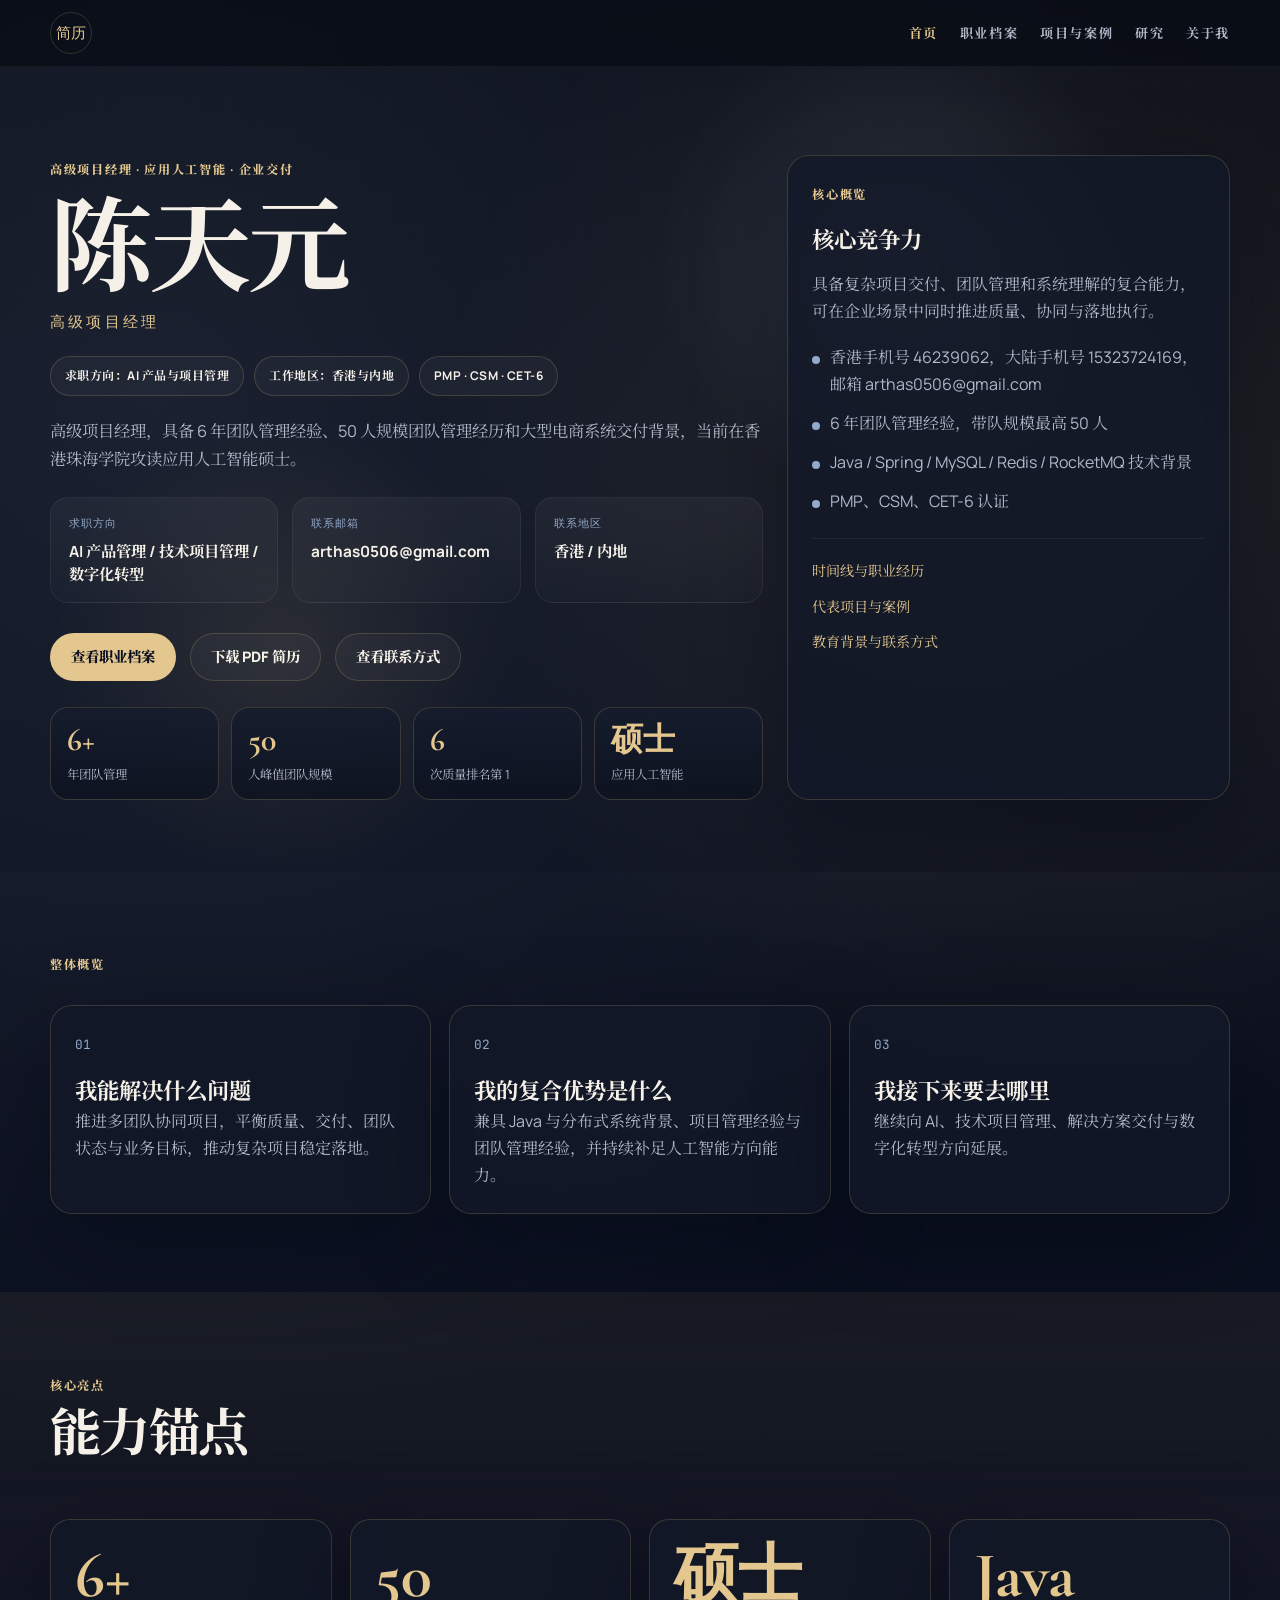
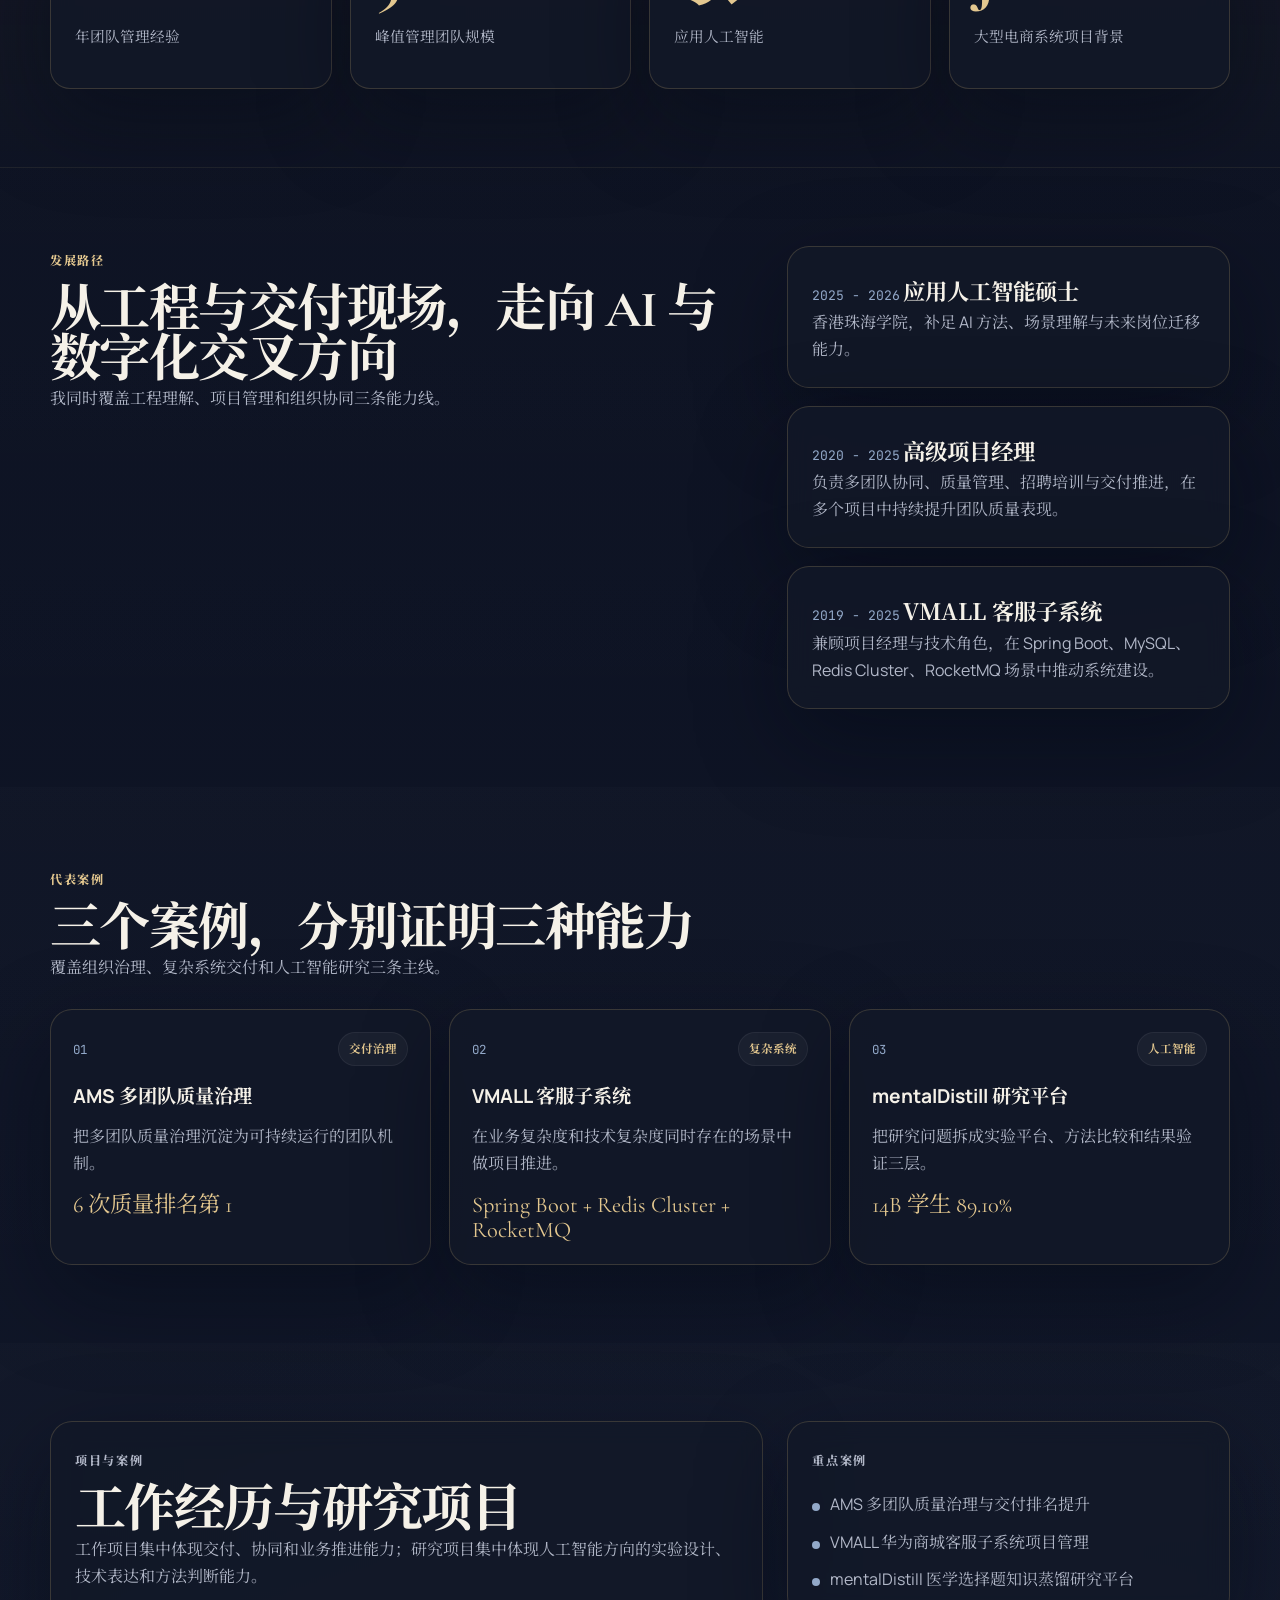
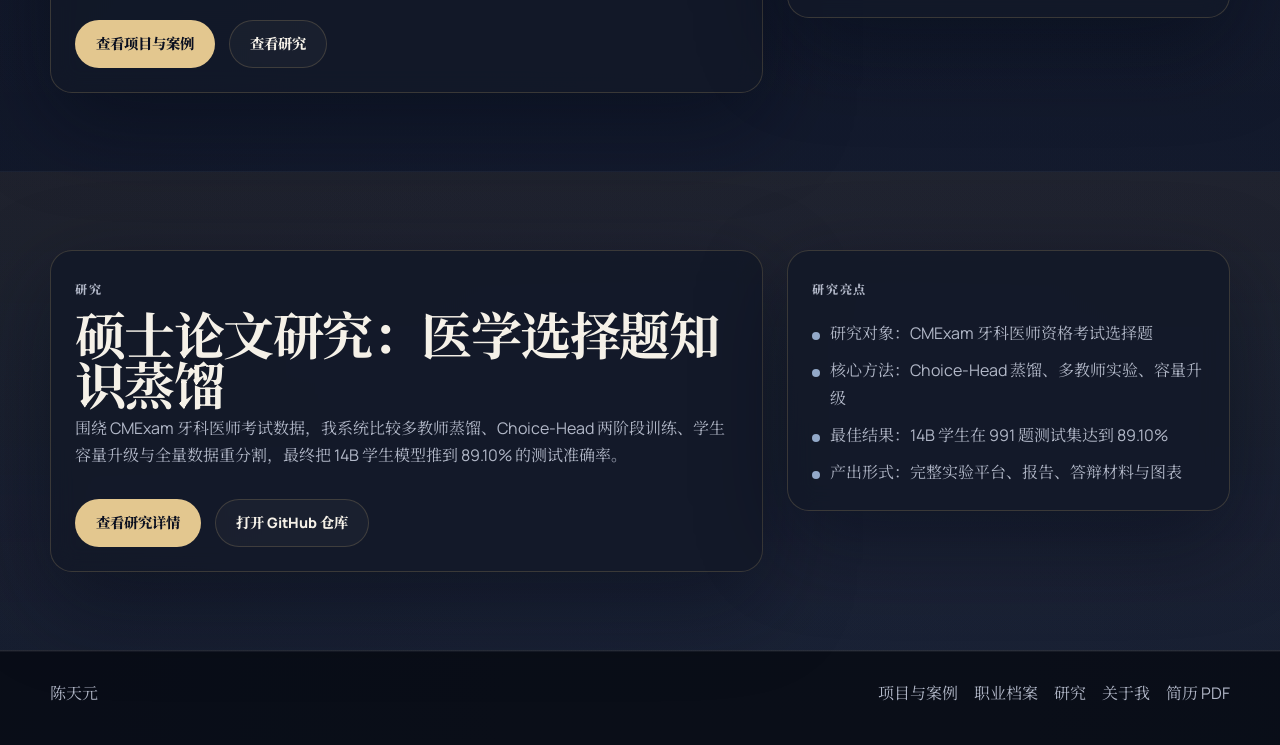
==== index.html @ 34932e67 "Add mobile improvements and website QR code" ====
<!DOCTYPE html>
<html lang="zh-CN">

<head>
  <meta charset="UTF-8">
  <meta name="viewport" content="width=device-width, initial-scale=1.0">
  <title>陈天元 | 高级项目经理</title>
  <meta name="description" content="陈天元个人网站：高级项目经理，6年团队管理经验，Java 与分布式系统背景，应用人工智能硕士。">
  <meta property="og:title" content="陈天元 | 高级项目经理">
  <meta property="og:description" content="6年团队管理经验，50人规模交付管理，Java 与电商系统背景，应用人工智能硕士。">
  <meta property="og:type" content="website">
  <meta name="twitter:title" content="陈天元 | 高级项目经理">
  <meta name="twitter:description" content="高级项目经理，6年团队管理经验，应用人工智能硕士，关注 AI、复杂项目交付与数字化转型。">
  <meta name="twitter:card" content="summary_large_image">
  <link rel="preconnect" href="https://fonts.googleapis.com">
  <link rel="preconnect" href="https://fonts.gstatic.com" crossorigin>
  <link href="https://fonts.googleapis.com/css2?family=Cormorant+Garamond:wght@500;600;700&family=Manrope:wght@400;500;600;700;800&family=Noto+Serif+SC:wght@400;500;600;700&family=JetBrains+Mono:wght@400;600&display=swap" rel="stylesheet">
  <link rel="stylesheet" href="css/site.css">
</head>

<body data-page="home">
  <nav class="site-nav">
    <div class="shell nav-shell">
      <a class="brand" href="index.html">简历</a>
      <div class="nav-links">
        <a href="index.html" data-nav="home">首页</a>
        <a href="career.html" data-nav="career">职业档案</a>
        <a href="projects.html" data-nav="projects">项目与案例</a>
        <a href="research.html" data-nav="research">研究</a>
        <a href="about.html" data-nav="about">关于我</a>
      </div>
    </div>
  </nav>

  <header class="hero-panel hero-home">
    <div class="hero-noise"></div>
    <div class="shell hero-grid">
      <div class="hero-copy reveal">
        <p class="eyebrow">高级项目经理 · 应用人工智能 · 企业交付</p>
        <div class="name-lockup">
          <h1>陈天元</h1>
          <p class="hero-roman">高级项目经理</p>
        </div>
        <div class="signal-row">
          <span class="signal-pill">求职方向：AI 产品与项目管理</span>
          <span class="signal-pill">工作地区：香港与内地</span>
          <span class="signal-pill">PMP · CSM · CET-6</span>
        </div>
        <p class="lead">高级项目经理，具备 6 年团队管理经验、50 人规模团队管理经历和大型电商系统交付背景，当前在香港珠海学院攻读应用人工智能硕士。</p>
        <div class="hero-quickfacts">
          <div class="quickfact">
            <span class="quickfact-label">求职方向</span>
            <strong>AI 产品管理 / 技术项目管理 / 数字化转型</strong>
          </div>
          <div class="quickfact">
            <span class="quickfact-label">联系邮箱</span>
            <strong>arthas0506@gmail.com</strong>
          </div>
          <div class="quickfact">
            <span class="quickfact-label">联系地区</span>
            <strong>香港 / 内地</strong>
          </div>
        </div>
        <div class="cta-row">
          <a class="button button-primary" href="career.html">查看职业档案</a>
          <a class="button button-secondary" href="陈天元pm.pdf" download>下载 PDF 简历</a>
          <a class="button button-secondary" href="about.html">查看联系方式</a>
        </div>
        <div class="hero-statbar">
          <article class="stat-chip">
            <strong>6+</strong>
            <span>年团队管理</span>
          </article>
          <article class="stat-chip">
            <strong>50</strong>
            <span>人峰值团队规模</span>
          </article>
          <article class="stat-chip">
            <strong>6</strong>
            <span>次质量排名第 1</span>
          </article>
          <article class="stat-chip">
            <strong>硕士</strong>
            <span>应用人工智能</span>
          </article>
        </div>
      </div>
      <div class="hero-card reveal">
        <p class="card-kicker">核心概览</p>
        <h2>核心竞争力</h2>
        <p class="hero-card-text">具备复杂项目交付、团队管理和系统理解的复合能力，可在企业场景中同时推进质量、协同与落地执行。</p>
        <ul class="fact-list">
          <li>香港手机号 46239062，大陆手机号 15323724169，邮箱 arthas0506@gmail.com</li>
          <li>6 年团队管理经验，带队规模最高 50 人</li>
          <li>Java / Spring / MySQL / Redis / RocketMQ 技术背景</li>
          <li>PMP、CSM、CET-6 认证</li>
        </ul>
        <div class="hero-mini-links">
          <a href="career.html">时间线与职业经历</a>
          <a href="projects.html">代表项目与案例</a>
          <a href="about.html">教育背景与联系方式</a>
        </div>
      </div>
    </div>
  </header>

  <main>
    <section class="section-block section-plain">
      <div class="shell">
        <div class="section-head reveal">
          <p class="eyebrow">整体概览</p>
        </div>
        <div class="feature-grid">
          <article class="feature-card reveal">
            <span class="index-tag">01</span>
            <h3>我能解决什么问题</h3>
            <p>推进多团队协同项目，平衡质量、交付、团队状态与业务目标，推动复杂项目稳定落地。</p>
          </article>
          <article class="feature-card reveal">
            <span class="index-tag">02</span>
            <h3>我的复合优势是什么</h3>
            <p>兼具 Java 与分布式系统背景、项目管理经验与团队管理经验，并持续补足人工智能方向能力。</p>
          </article>
          <article class="feature-card reveal">
            <span class="index-tag">03</span>
            <h3>我接下来要去哪里</h3>
            <p>继续向 AI、技术项目管理、解决方案交付与数字化转型方向延展。</p>
          </article>
        </div>
      </div>
    </section>

    <section class="section-block section-accent">
      <div class="shell metrics-wrap">
        <div class="section-head reveal">
          <p class="eyebrow">核心亮点</p>
          <h2>能力锚点</h2>
        </div>
        <div class="metric-grid">
          <article class="metric-card reveal">
            <strong>6+</strong>
            <span>年团队管理经验</span>
          </article>
          <article class="metric-card reveal">
            <strong>50</strong>
            <span>峰值管理团队规模</span>
          </article>
          <article class="metric-card reveal">
            <strong>硕士</strong>
            <span>应用人工智能</span>
          </article>
          <article class="metric-card reveal">
            <strong>Java</strong>
            <span>大型电商系统项目背景</span>
          </article>
        </div>
      </div>
    </section>

    <section class="section-block section-plain">
      <div class="shell two-column">
        <div class="timeline-preview reveal">
          <p class="eyebrow">发展路径</p>
          <h2>从工程与交付现场，走向 AI 与数字化交叉方向</h2>
          <p class="section-text">我同时覆盖工程理解、项目管理和组织协同三条能力线。</p>
        </div>
        <div class="stack reveal">
          <div class="stack-item">
            <span>2025 - 2026</span>
            <strong>应用人工智能硕士</strong>
            <p>香港珠海学院，补足 AI 方法、场景理解与未来岗位迁移能力。</p>
          </div>
          <div class="stack-item">
            <span>2020 - 2025</span>
            <strong>高级项目经理</strong>
            <p>负责多团队协同、质量管理、招聘培训与交付推进，在多个项目中持续提升团队质量表现。</p>
          </div>
          <div class="stack-item">
            <span>2019 - 2025</span>
            <strong>VMALL 客服子系统</strong>
            <p>兼顾项目经理与技术角色，在 Spring Boot、MySQL、Redis Cluster、RocketMQ 场景中推动系统建设。</p>
          </div>
        </div>
      </div>
    </section>

    <section class="section-block section-plain">
      <div class="shell">
        <div class="section-head reveal">
          <p class="eyebrow">代表案例</p>
          <h2>三个案例，分别证明三种能力</h2>
          <p class="section-text">覆盖组织治理、复杂系统交付和人工智能研究三条主线。</p>
        </div>
        <div class="case-strip-grid">
          <article class="case-strip reveal">
            <div class="case-strip-head">
              <span class="case-strip-num">01</span>
              <span class="case-strip-tag">交付治理</span>
            </div>
            <h3>AMS 多团队质量治理</h3>
            <p>把多团队质量治理沉淀为可持续运行的团队机制。</p>
            <div class="case-strip-metric">6 次质量排名第 1</div>
          </article>
          <article class="case-strip reveal">
            <div class="case-strip-head">
              <span class="case-strip-num">02</span>
              <span class="case-strip-tag">复杂系统</span>
            </div>
            <h3>VMALL 客服子系统</h3>
            <p>在业务复杂度和技术复杂度同时存在的场景中做项目推进。</p>
            <div class="case-strip-metric">Spring Boot + Redis Cluster + RocketMQ</div>
          </article>
          <article class="case-strip reveal">
            <div class="case-strip-head">
              <span class="case-strip-num">03</span>
              <span class="case-strip-tag">人工智能</span>
            </div>
            <h3>mentalDistill 研究平台</h3>
            <p>把研究问题拆成实验平台、方法比较和结果验证三层。</p>
            <div class="case-strip-metric">14B 学生 89.10%</div>
          </article>
        </div>
      </div>
    </section>

    <section class="section-block section-plain">
      <div class="shell highlight-row projects-teaser">
        <article class="feature-card reveal">
          <p class="card-kicker">项目与案例</p>
          <h2>工作经历与研究项目</h2>
          <p>工作项目集中体现交付、协同和业务推进能力；研究项目集中体现人工智能方向的实验设计、技术表达和方法判断能力。</p>
          <div class="cta-row">
            <a class="button button-primary" href="projects.html">查看项目与案例</a>
            <a class="button button-secondary" href="research.html">查看研究</a>
          </div>
        </article>
        <article class="feature-card reveal compact-card">
          <p class="card-kicker">重点案例</p>
          <ul class="fact-list compact">
            <li>AMS 多团队质量治理与交付排名提升</li>
            <li>VMALL 华为商城客服子系统项目管理</li>
            <li>mentalDistill 医学选择题知识蒸馏研究平台</li>
          </ul>
        </article>
      </div>
    </section>

    <section class="section-block section-accent">
      <div class="shell highlight-row research-teaser">
        <article class="feature-card reveal">
          <p class="card-kicker">研究</p>
          <h2>硕士论文研究：医学选择题知识蒸馏</h2>
          <p>围绕 CMExam 牙科医师考试数据，我系统比较多教师蒸馏、Choice-Head 两阶段训练、学生容量升级与全量数据重分割，最终把 14B 学生模型推到 89.10% 的测试准确率。</p>
          <div class="cta-row">
            <a class="button button-primary" href="research.html">查看研究详情</a>
            <a class="button button-secondary" href="https://github.com/arthaschan/mentalDistill" target="_blank" rel="noopener">打开 GitHub 仓库</a>
          </div>
        </article>
        <article class="feature-card reveal compact-card">
          <p class="card-kicker">研究亮点</p>
          <ul class="fact-list compact">
            <li>研究对象：CMExam 牙科医师资格考试选择题</li>
            <li>核心方法：Choice-Head 蒸馏、多教师实验、容量升级</li>
            <li>最佳结果：14B 学生在 991 题测试集达到 89.10%</li>
            <li>产出形式：完整实验平台、报告、答辩材料与图表</li>
          </ul>
        </article>
      </div>
    </section>
  </main>

  <footer class="site-footer">
    <div class="shell footer-shell">
      <p>陈天元</p>
      <div class="footer-links">
        <a href="projects.html">项目与案例</a>
        <a href="career.html">职业档案</a>
        <a href="research.html">研究</a>
        <a href="about.html">关于我</a>
        <a href="陈天元pm.pdf">简历 PDF</a>
      </div>
    </div>
  </footer>

  <div class="mobile-quickbar" aria-label="移动端快捷操作">
    <a href="index.html">首页</a>
    <a href="projects.html">项目</a>
    <a href="about.html">联系</a>
    <a class="mobile-quickbar-primary" href="陈天元pm.pdf" download>简历</a>
  </div>

  <script src="js/site.js"></script>
</body>

</html>
---- css/site.css ----
:root {
  --bg: #0b1020;
  --bg-soft: #151d31;
  --panel: rgba(18, 24, 40, 0.84);
  --panel-strong: rgba(11, 16, 28, 0.96);
  --line: rgba(214, 186, 123, 0.2);
  --line-strong: rgba(214, 186, 123, 0.34);
  --text: #f5f1e8;
  --muted: #b2b8c8;
  --gold: #c8a96b;
  --gold-soft: #e3c78f;
  --aqua: #93a9c9;
  --shadow: 0 30px 90px rgba(2, 6, 18, 0.42);
  --max: 1180px;
  --radius: 22px;
}

* {
  box-sizing: border-box;
  margin: 0;
  padding: 0;
}

html {
  scroll-behavior: smooth;
}

body {
  min-height: 100vh;
  font-family: "Manrope", "Noto Serif SC", sans-serif;
  color: var(--text);
  background:
    radial-gradient(circle at 12% 10%, rgba(147, 169, 201, 0.12), transparent 28%),
    radial-gradient(circle at 85% 12%, rgba(214, 186, 123, 0.12), transparent 18%),
    radial-gradient(circle at 60% 100%, rgba(35, 47, 78, 0.24), transparent 28%),
    linear-gradient(180deg, #090d18, #0b1020 36%, #131a2c 100%);
  line-height: 1.7;
  -webkit-font-smoothing: antialiased;
  overflow-x: hidden;
}

.mobile-quickbar {
  display: none;
}

a {
  color: inherit;
  text-decoration: none;
}

img {
  display: block;
  max-width: 100%;
}

::selection {
  color: var(--bg);
  background: var(--gold-soft);
}

.shell {
  width: min(var(--max), calc(100% - 40px));
  margin: 0 auto;
}

.site-nav {
  position: sticky;
  top: 0;
  z-index: 20;
  backdrop-filter: blur(18px);
  background: rgba(8, 12, 22, 0.76);
  border-bottom: 1px solid rgba(255, 255, 255, 0.04);
}

.nav-shell {
  display: flex;
  align-items: center;
  justify-content: space-between;
  gap: 20px;
  min-height: 66px;
}

.brand {
  display: inline-flex;
  align-items: center;
  justify-content: center;
  width: 42px;
  height: 42px;
  border-radius: 50%;
  border: 1px solid var(--line);
  font-family: "JetBrains Mono", monospace;
  font-size: 0.92rem;
  color: var(--gold-soft);
}

.nav-links {
  display: flex;
  align-items: center;
  gap: 22px;
  flex-wrap: wrap;
}

.nav-links a {
  color: var(--muted);
  font-size: 0.82rem;
  letter-spacing: 0.12em;
  text-transform: uppercase;
  font-weight: 700;
}

.nav-links a:hover,
.nav-links a.is-active {
  color: var(--gold-soft);
}

.hero-panel,
.page-banner {
  position: relative;
  overflow: hidden;
}

.hero-home {
  padding: 88px 0 72px;
}

.hero-home::before,
.career-banner::before,
.about-banner::before {
  content: "";
  position: absolute;
  inset: 0;
  pointer-events: none;
}

.hero-home::before {
  background:
    radial-gradient(circle at 70% 24%, rgba(147, 169, 201, 0.16), transparent 22%),
    radial-gradient(circle at 22% 72%, rgba(214, 186, 123, 0.1), transparent 20%);
}

.career-banner,
.about-banner {
  padding: 88px 0 48px;
}

.career-banner::before {
  background: linear-gradient(180deg, rgba(214, 186, 123, 0.08), transparent 52%);
}

.projects-banner::before {
  background: linear-gradient(180deg, rgba(214, 186, 123, 0.1), transparent 52%);
}

.research-banner::before {
  background: linear-gradient(180deg, rgba(147, 169, 201, 0.12), transparent 52%);
}

.about-banner::before {
  background: linear-gradient(180deg, rgba(147, 169, 201, 0.1), transparent 52%);
}

.hero-noise {
  position: absolute;
  inset: 0;
  background-image: linear-gradient(rgba(255, 255, 255, 0.02) 1px, transparent 1px), linear-gradient(90deg, rgba(255, 255, 255, 0.02) 1px, transparent 1px);
  background-size: 32px 32px;
  mask-image: linear-gradient(180deg, rgba(0, 0, 0, 0.45), transparent 88%);
  pointer-events: none;
}

.hero-grid,
.two-column,
.highlight-row,
.intro-grid,
.contact-layout {
  display: grid;
  gap: 24px;
}

.hero-grid,
.two-column,
.highlight-row,
.intro-grid {
  grid-template-columns: minmax(0, 1.45fr) minmax(300px, 0.9fr);
}

.hero-copy,
.section-head,
.timeline-preview {
  position: relative;
  z-index: 1;
}

.eyebrow,
.card-kicker,
.time-range,
.contact-label {
  display: inline-block;
  color: var(--gold-soft);
  font-size: 0.76rem;
  letter-spacing: 0.14em;
  text-transform: uppercase;
  font-weight: 800;
}

.hero-copy h1,
.page-banner h1,
.section-head h2,
.timeline-preview h2,
.feature-card h2 {
  font-family: "Cormorant Garamond", "Noto Serif SC", serif;
  line-height: 0.98;
  letter-spacing: -0.03em;
}

.hero-copy h1 {
  margin-top: 18px;
  font-size: clamp(3.5rem, 8vw, 6.8rem);
  max-width: 820px;
}

.name-lockup {
  display: flex;
  flex-direction: column;
  gap: 8px;
}

.hero-roman {
  color: var(--gold-soft);
  font-family: "JetBrains Mono", monospace;
  font-size: 0.92rem;
  letter-spacing: 0.22em;
  text-transform: uppercase;
}

.signal-row {
  display: flex;
  flex-wrap: wrap;
  gap: 10px;
  margin-top: 22px;
}

.signal-pill {
  padding: 9px 14px;
  border-radius: 999px;
  border: 1px solid var(--line);
  background: rgba(255, 255, 255, 0.035);
  color: var(--text);
  font-size: 0.75rem;
  letter-spacing: 0.04em;
  font-weight: 700;
}

.page-banner h1,
.section-head h2,
.timeline-preview h2,
.feature-card h2 {
  margin-top: 12px;
  font-size: clamp(2.5rem, 4vw, 4.2rem);
}

.lead,
.section-text,
.feature-card p,
.stack-item p,
.timeline-card p,
.matrix-card p,
.edu-card p,
.contact-card strong,
.site-footer p {
  color: var(--muted);
}

.lead {
  margin-top: 22px;
  max-width: 760px;
  font-size: 1.02rem;
}

.hero-quickfacts {
  display: grid;
  grid-template-columns: repeat(3, minmax(0, 1fr));
  gap: 14px;
  margin-top: 24px;
}

.quickfact {
  padding: 16px 18px;
  border: 1px solid rgba(255, 255, 255, 0.06);
  border-radius: 18px;
  background: linear-gradient(180deg, rgba(255, 255, 255, 0.045), rgba(255, 255, 255, 0.015));
}

.quickfact-label {
  display: block;
  color: var(--aqua);
  font-family: "JetBrains Mono", monospace;
  font-size: 0.7rem;
  letter-spacing: 0.08em;
  text-transform: uppercase;
}

.quickfact strong {
  display: block;
  margin-top: 8px;
  color: var(--text);
  font-size: 0.96rem;
  line-height: 1.45;
}

.narrow {
  max-width: 720px;
}

.cta-row {
  display: flex;
  flex-wrap: wrap;
  gap: 14px;
  margin-top: 30px;
}

.hero-statbar {
  display: grid;
  grid-template-columns: repeat(4, minmax(0, 1fr));
  gap: 12px;
  margin-top: 26px;
}

.button {
  display: inline-flex;
  align-items: center;
  justify-content: center;
  min-height: 48px;
  padding: 0 20px;
  border-radius: 999px;
  border: 1px solid transparent;
  font-size: 0.9rem;
  font-weight: 800;
  transition: transform 0.2s ease, border-color 0.2s ease, background 0.2s ease;
}

.button:hover {
  transform: translateY(-2px);
}

.button-primary {
  color: var(--bg);
  background: var(--gold-soft);
}

.button-secondary {
  color: var(--text);
  background: rgba(255, 255, 255, 0.03);
  border-color: var(--line);
}

.hero-card,
.feature-card,
.metric-card,
.timeline-card,
.matrix-card,
.edu-card,
.contact-card,
.stack-item {
  border: 1px solid var(--line);
  background: var(--panel);
  box-shadow: var(--shadow);
  backdrop-filter: blur(12px);
}

.hero-card,
.feature-card,
.timeline-card,
.matrix-card,
.edu-card,
.stack-item {
  border-radius: var(--radius);
  padding: 24px;
}

.hero-card h2,
.feature-card h3,
.timeline-card h3,
.matrix-card h3,
.edu-card h3,
.stack-item strong {
  margin-top: 12px;
  font-size: 1.4rem;
  color: var(--text);
  font-family: "Noto Serif SC", serif;
}

.hero-card-text {
  margin-top: 14px;
  color: var(--muted);
}

.stat-chip {
  padding: 16px 16px 14px;
  border-radius: 18px;
  border: 1px solid var(--line);
  background: linear-gradient(180deg, rgba(21, 28, 45, 0.9), rgba(13, 18, 31, 0.8));
}

.stat-chip strong {
  display: block;
  color: var(--gold-soft);
  font-family: "Cormorant Garamond", serif;
  font-size: 2rem;
  line-height: 1;
}

.stat-chip span {
  display: block;
  margin-top: 8px;
  color: var(--muted);
  font-size: 0.78rem;
}

.fact-list {
  list-style: none;
  margin-top: 18px;
}

.fact-list li {
  position: relative;
  padding-left: 18px;
  color: var(--muted);
}

.fact-list li + li {
  margin-top: 12px;
}

.fact-list li::before {
  content: "";
  position: absolute;
  left: 0;
  top: 12px;
  width: 8px;
  height: 8px;
  border-radius: 50%;
  background: var(--aqua);
}

.hero-mini-links {
  display: flex;
  flex-direction: column;
  gap: 12px;
  margin-top: 22px;
  padding-top: 20px;
  border-top: 1px solid rgba(255, 255, 255, 0.06);
}

.hero-mini-links a {
  color: var(--gold-soft);
  font-size: 0.88rem;
}

.hero-mini-links a:hover {
  color: var(--text);
}

.section-block {
  padding: 78px 0;
}

.section-tight-top {
  padding-top: 24px;
}

.section-tight-bottom {
  padding-bottom: 24px;
}

.section-plain {
  background: linear-gradient(180deg, rgba(255, 255, 255, 0.012), rgba(255, 255, 255, 0));
}

.section-accent {
  background:
    linear-gradient(180deg, rgba(214, 186, 123, 0.07), rgba(255, 255, 255, 0.01)),
    linear-gradient(180deg, rgba(0, 0, 0, 0.08), rgba(0, 0, 0, 0));
  border-top: 1px solid rgba(255, 255, 255, 0.03);
  border-bottom: 1px solid rgba(255, 255, 255, 0.03);
}

.section-head {
  margin-bottom: 28px;
}

.feature-grid,
.metric-grid,
.matrix-grid,
.contact-grid,
.edu-list {
  display: grid;
  gap: 18px;
}

.feature-grid,
.metric-grid,
.matrix-grid {
  grid-template-columns: repeat(3, minmax(0, 1fr));
}

.edu-list,
.contact-grid {
  grid-template-columns: repeat(2, minmax(0, 1fr));
}

.metrics-wrap {
  display: grid;
  gap: 30px;
}

.metric-grid {
  grid-template-columns: repeat(4, minmax(0, 1fr));
}

.metric-card {
  min-height: 170px;
  border-radius: 20px;
  padding: 24px;
}

.metric-card strong {
  display: block;
  color: var(--gold-soft);
  font-family: "Cormorant Garamond", serif;
  font-size: clamp(2.4rem, 5vw, 4rem);
  line-height: 1;
}

.metric-card span {
  display: block;
  margin-top: 16px;
  color: var(--muted);
  font-size: 0.92rem;
}

.index-tag,
.time-range,
.timeline-meta,
.stack-item span,
.edu-card span {
  font-family: "JetBrains Mono", monospace;
}

.index-tag {
  color: var(--aqua);
  font-size: 0.8rem;
}

.two-column {
  align-items: start;
}

.stack {
  display: grid;
  gap: 18px;
}

.stack-item span,
.timeline-meta,
.edu-card p,
.contact-label {
  color: var(--aqua);
  font-size: 0.82rem;
}

.highlight-row {
  align-items: stretch;
}

.compact-card {
  align-self: start;
}

.fact-list.compact li + li {
  margin-top: 10px;
}

.timeline-list {
  display: grid;
  gap: 18px;
}

.timeline-card {
  position: relative;
  padding-left: 28px;
}

.timeline-card::before {
  content: "";
  position: absolute;
  left: 12px;
  top: 30px;
  width: 8px;
  height: 8px;
  border-radius: 50%;
  background: var(--gold-soft);
  box-shadow: 0 0 0 6px rgba(214, 186, 123, 0.12);
}

.timeline-card p,
.matrix-card p,
.edu-card p {
  margin-top: 10px;
}

.contact-layout {
  grid-template-columns: minmax(0, 0.95fr) minmax(0, 1.05fr);
  align-items: start;
}

.contact-card {
  border-radius: 18px;
  padding: 20px;
}

.contact-card strong {
  display: block;
  margin-top: 10px;
  font-size: 1rem;
  color: var(--text);
}

.site-footer {
  padding: 28px 0 38px;
  border-top: 1px solid rgba(255, 255, 255, 0.05);
  background: rgba(8, 11, 20, 0.84);
}

.footer-shell {
  display: flex;
  justify-content: space-between;
  gap: 20px;
  flex-wrap: wrap;
  align-items: center;
}

.footer-links {
  display: flex;
  flex-wrap: wrap;
  gap: 16px;
}

.footer-links a {
  color: var(--muted);
}

.footer-links a:hover {
  color: var(--gold-soft);
}

.research-figure-grid {
  display: grid;
  grid-template-columns: repeat(2, minmax(0, 1fr));
  gap: 18px;
}

.project-list {
  display: grid;
  gap: 18px;
}

.project-card {
  border: 1px solid var(--line);
  border-radius: 24px;
  padding: 26px;
  background: var(--panel);
  box-shadow: var(--shadow);
}

.project-head {
  display: flex;
  justify-content: space-between;
  gap: 16px;
  align-items: end;
  margin-bottom: 20px;
}

.project-head h2 {
  margin-top: 10px;
  font-size: clamp(1.8rem, 3vw, 3rem);
  line-height: 1.05;
  font-family: "Cormorant Garamond", "Noto Serif SC", serif;
}

.project-summary {
  margin-top: 12px;
  max-width: 58ch;
  color: var(--muted);
}

.project-meta {
  color: var(--aqua);
  font-family: "JetBrains Mono", monospace;
  font-size: 0.78rem;
  text-align: right;
}

.project-tags {
  display: flex;
  flex-wrap: wrap;
  gap: 10px;
  margin-bottom: 16px;
}

.project-tags span {
  padding: 8px 12px;
  border-radius: 999px;
  border: 1px solid var(--line);
  background: rgba(255, 255, 255, 0.03);
  color: var(--text);
  font-size: 0.74rem;
  font-weight: 700;
}

.project-role-tags {
  display: flex;
  flex-wrap: wrap;
  gap: 10px;
}

.project-role-tags span {
  padding: 8px 12px;
  border-radius: 999px;
  border: 1px solid rgba(147, 169, 201, 0.24);
  background: rgba(147, 169, 201, 0.08);
  color: var(--aqua);
  font-size: 0.76rem;
  font-weight: 700;
}

.project-roleline {
  display: grid;
  grid-template-columns: auto 1fr;
  gap: 12px;
  align-items: center;
  margin-bottom: 16px;
  padding: 12px 14px;
  border-radius: 16px;
  border: 1px solid rgba(255, 255, 255, 0.06);
  background: linear-gradient(180deg, rgba(255, 255, 255, 0.045), rgba(255, 255, 255, 0.02));
}

.project-roleline span {
  color: var(--gold-soft);
  font-family: "JetBrains Mono", monospace;
  font-size: 0.72rem;
  letter-spacing: 0.08em;
  text-transform: uppercase;
}

.project-roleline p {
  color: var(--muted);
}

.case-strip-grid,
.career-proof-grid {
  display: grid;
  grid-template-columns: repeat(3, minmax(0, 1fr));
  gap: 18px;
}

.case-strip,
.proof-card {
  border: 1px solid var(--line);
  border-radius: 22px;
  padding: 22px;
  background: var(--panel);
  box-shadow: var(--shadow);
}

.case-strip-head {
  display: flex;
  align-items: center;
  justify-content: space-between;
  gap: 10px;
  margin-bottom: 14px;
}

.case-strip-num,
.proof-label {
  color: var(--aqua);
  font-family: "JetBrains Mono", monospace;
  font-size: 0.78rem;
}

.case-strip-tag {
  padding: 6px 10px;
  border-radius: 999px;
  border: 1px solid rgba(255, 255, 255, 0.06);
  background: rgba(255, 255, 255, 0.04);
  color: var(--gold-soft);
  font-size: 0.72rem;
  font-weight: 700;
}

.case-strip h3,
.proof-card h3 {
  font-size: 1.2rem;
  color: var(--text);
}

.case-strip p,
.proof-card p {
  margin-top: 10px;
  color: var(--muted);
}

.case-strip-metric,
.proof-metric {
  margin-top: 16px;
  color: var(--gold-soft);
  font-family: "Cormorant Garamond", "Noto Serif SC", serif;
  font-size: 1.4rem;
  line-height: 1.1;
}

.project-grid {
  display: grid;
  grid-template-columns: repeat(2, minmax(0, 1fr));
  gap: 14px;
}

.project-block {
  padding: 16px 18px;
  border-radius: 18px;
  border: 1px solid rgba(255, 255, 255, 0.06);
  background: linear-gradient(180deg, rgba(255, 255, 255, 0.04), rgba(255, 255, 255, 0.018));
}

.project-block span {
  display: block;
  color: var(--gold-soft);
  font-family: "JetBrains Mono", monospace;
  font-size: 0.72rem;
  letter-spacing: 0.08em;
  text-transform: uppercase;
}

.project-block p {
  margin-top: 8px;
  color: var(--muted);
}

.project-actions {
  margin-top: 20px;
}

.figure-frame {
  border: 1px solid var(--line);
  border-radius: 22px;
  overflow: hidden;
  background: var(--panel);
  box-shadow: var(--shadow);
}

.figure-frame img {
  width: 100%;
  height: auto;
}

.figure-frame figcaption {
  padding: 16px 18px 18px;
  color: var(--muted);
  font-size: 0.88rem;
}

.reveal {
  opacity: 0;
  transform: translateY(20px);
  transition: opacity 0.7s ease, transform 0.7s ease;
}

.reveal.is-visible {
  opacity: 1;
  transform: translateY(0);
}

@media (max-width: 980px) {
  .hero-grid,
  .two-column,
  .highlight-row,
  .intro-grid,
  .contact-layout,
  .feature-grid,
  .matrix-grid,
  .metric-grid,
  .edu-list,
  .contact-grid {
    grid-template-columns: 1fr;
  }

  .hero-copy h1 {
    max-width: 100%;
  }

  .hero-quickfacts,
  .hero-statbar,
  .research-figure-grid,
  .project-grid,
  .case-strip-grid,
  .career-proof-grid {
    grid-template-columns: 1fr 1fr;
  }
}

@media (max-width: 720px) {
  body {
    padding-bottom: calc(96px + env(safe-area-inset-bottom, 0px));
  }

  .shell {
    width: min(var(--max), calc(100% - 28px));
  }

  .nav-shell {
    min-height: 58px;
    align-items: flex-start;
    flex-direction: column;
    justify-content: center;
    padding: 12px 0;
  }

  .nav-links {
    gap: 12px;
    flex-wrap: nowrap;
    width: 100%;
    overflow-x: auto;
    padding-bottom: 2px;
    scrollbar-width: none;
  }

  .nav-links::-webkit-scrollbar {
    display: none;
  }

  .nav-links a {
    font-size: 0.74rem;
    white-space: nowrap;
    padding: 6px 0 10px;
  }

  .hero-home,
  .projects-banner,
  .career-banner,
  .research-banner,
  .about-banner {
    padding-top: 52px;
  }

  .hero-home {
    padding-bottom: 40px;
  }

  .hero-grid,
  .highlight-row,
  .two-column,
  .intro-grid,
  .contact-layout {
    gap: 18px;
  }

  .hero-copy h1,
  .page-banner h1,
  .section-head h2,
  .timeline-preview h2,
  .feature-card h2,
  .project-head h2 {
    line-height: 1.04;
  }

  .hero-copy h1 {
    font-size: clamp(2.8rem, 13vw, 4.4rem);
    margin-top: 14px;
  }

  .lead {
    margin-top: 18px;
    font-size: 0.98rem;
  }

  .signal-row {
    margin-top: 18px;
    gap: 8px;
  }

  .section-block {
    padding: 58px 0;
  }

  .hero-card,
  .feature-card,
  .timeline-card,
  .matrix-card,
  .edu-card,
  .stack-item,
  .metric-card,
  .contact-card,
  .project-card {
    padding: 20px;
  }

  .project-head {
    flex-direction: column;
    align-items: start;
  }

  .project-meta {
    text-align: left;
  }

  .signal-row,
  .project-tags,
  .project-role-tags,
  .footer-links {
    gap: 8px;
  }

  .quickfact,
  .project-block,
  .figure-frame figcaption,
  .case-strip,
  .proof-card {
    padding-left: 16px;
    padding-right: 16px;
  }

  .hero-statbar {
    gap: 10px;
  }

  .stat-chip {
    padding: 14px 14px 12px;
  }

  .stat-chip strong,
  .case-strip-metric,
  .proof-metric {
    font-size: 1.25rem;
  }

  .cta-row {
    flex-direction: column;
  }

  .hero-quickfacts,
  .hero-statbar,
  .research-figure-grid,
  .project-grid,
  .case-strip-grid,
  .career-proof-grid {
    grid-template-columns: 1fr;
  }

  .project-roleline {
    grid-template-columns: 1fr;
    gap: 8px;
  }

  .button {
    width: 100%;
    min-height: 52px;
  }

  .mobile-quickbar {
    position: fixed;
    left: 14px;
    right: 14px;
    bottom: calc(12px + env(safe-area-inset-bottom, 0px));
    z-index: 40;
    display: grid;
    grid-template-columns: repeat(4, minmax(0, 1fr));
    gap: 8px;
    padding: 10px;
    border: 1px solid rgba(214, 186, 123, 0.22);
    border-radius: 18px;
    background: rgba(8, 12, 22, 0.92);
    backdrop-filter: blur(18px);
    box-shadow: 0 20px 40px rgba(0, 0, 0, 0.28);
  }

  .mobile-quickbar a {
    display: inline-flex;
    align-items: center;
    justify-content: center;
    min-height: 44px;
    padding: 0 10px;
    border-radius: 12px;
    border: 1px solid rgba(255, 255, 255, 0.06);
    background: rgba(255, 255, 255, 0.035);
    color: var(--text);
    font-size: 0.78rem;
    font-weight: 800;
    letter-spacing: 0.02em;
  }

  .mobile-quickbar a.mobile-quickbar-primary {
    background: var(--gold-soft);
    color: var(--bg);
    border-color: transparent;
  }
}

@media (max-width: 520px) {
  .shell {
    width: min(var(--max), calc(100% - 22px));
  }

  .hero-home,
  .projects-banner,
  .career-banner,
  .research-banner,
  .about-banner {
    padding-top: 58px;
  }

  .eyebrow,
  .card-kicker,
  .time-range,
  .contact-label {
    font-size: 0.68rem;
    letter-spacing: 0.12em;
  }

  .lead {
    font-size: 0.94rem;
  }

  .signal-pill,
  .project-tags span,
  .project-role-tags span,
  .case-strip-tag {
    font-size: 0.68rem;
  }

  .signal-pill {
    width: 100%;
    justify-content: center;
    text-align: center;
  }

  .hero-roman {
    font-size: 0.82rem;
    letter-spacing: 0.16em;
  }

  .hero-quickfacts {
    margin-top: 20px;
  }

  .hero-statbar {
    grid-template-columns: repeat(2, minmax(0, 1fr));
  }

  .metric-card {
    min-height: 150px;
  }

  .metric-card strong {
    font-size: 2rem;
  }

  .metric-card span,
  .project-summary,
  .figure-frame figcaption {
    font-size: 0.82rem;
  }

  .hero-card,
  .feature-card,
  .timeline-card,
  .matrix-card,
  .edu-card,
  .stack-item,
  .metric-card,
  .contact-card,
  .project-card,
  .case-strip,
  .proof-card {
    border-radius: 18px;
  }

  .mobile-quickbar {
    left: 10px;
    right: 10px;
    bottom: calc(10px + env(safe-area-inset-bottom, 0px));
    gap: 6px;
    padding: 8px;
  }

  .mobile-quickbar a {
    min-height: 42px;
    font-size: 0.72rem;
    padding: 0 8px;
  }
}
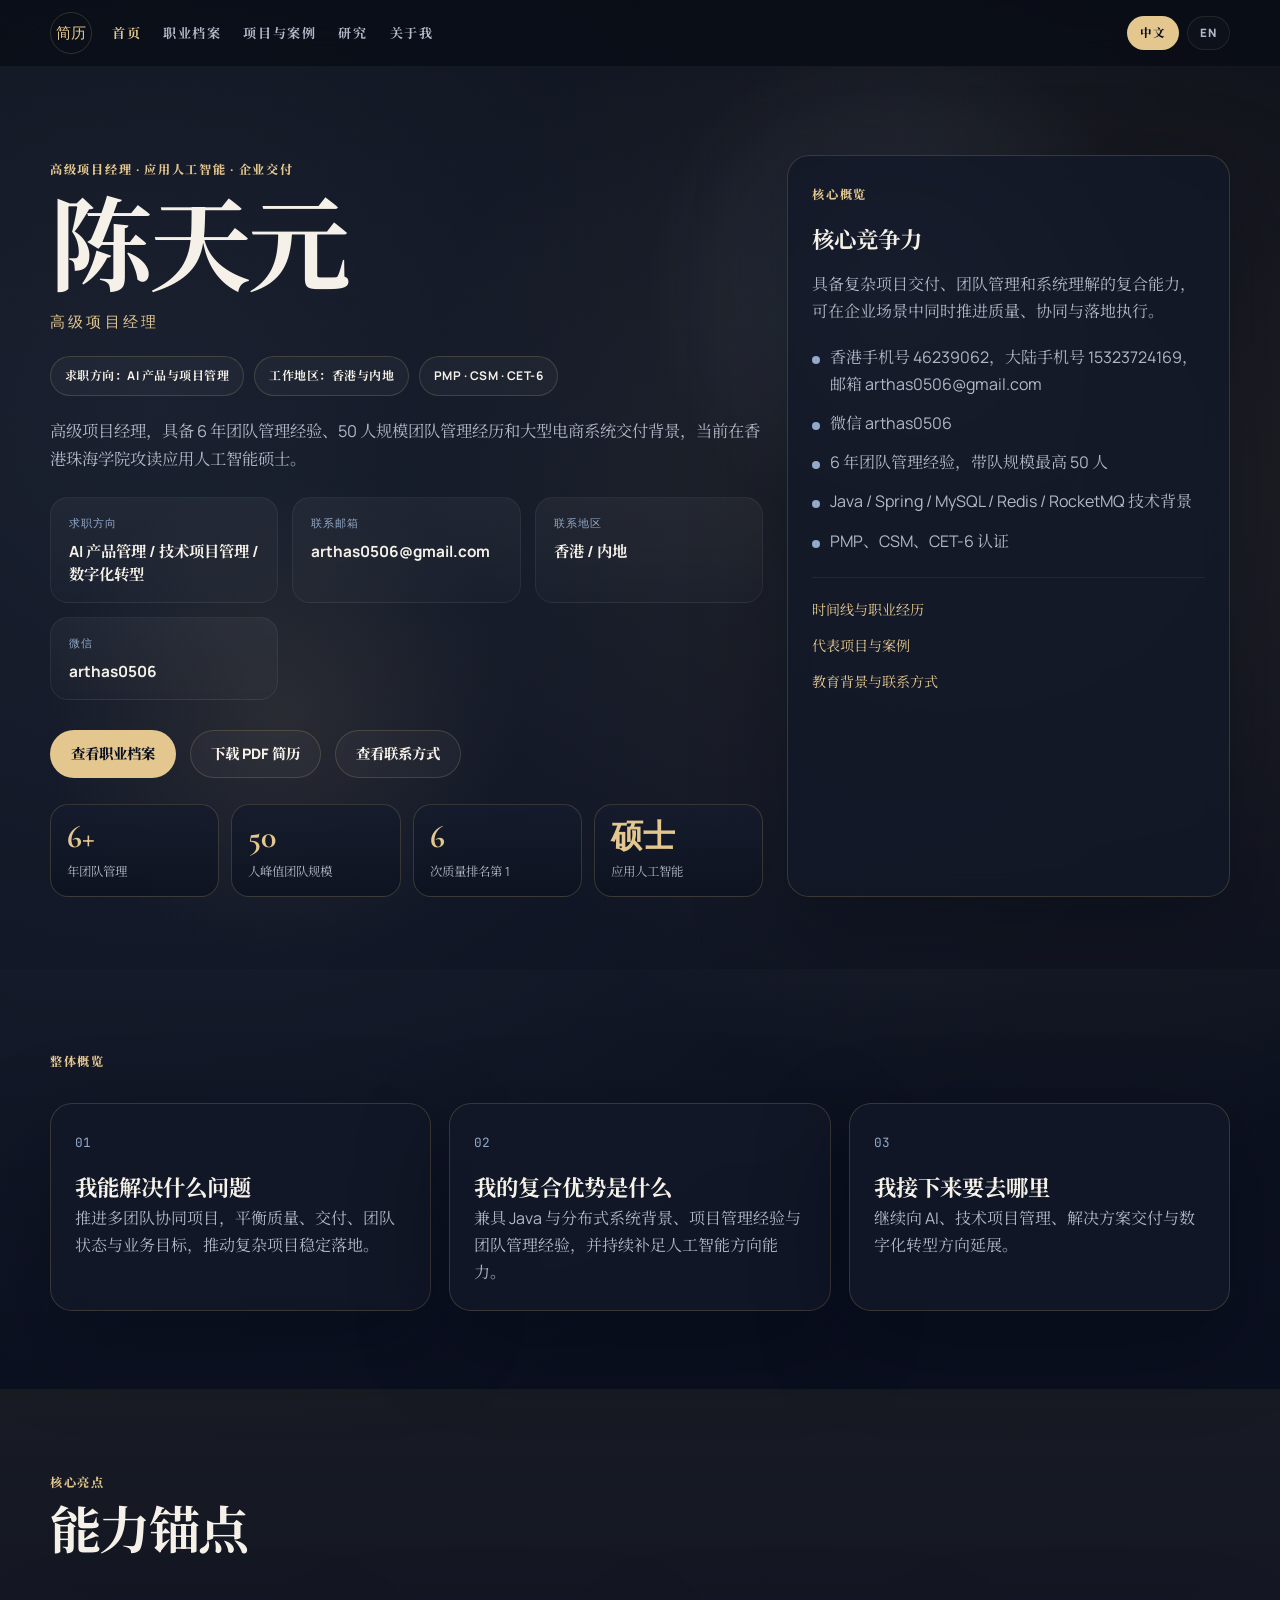
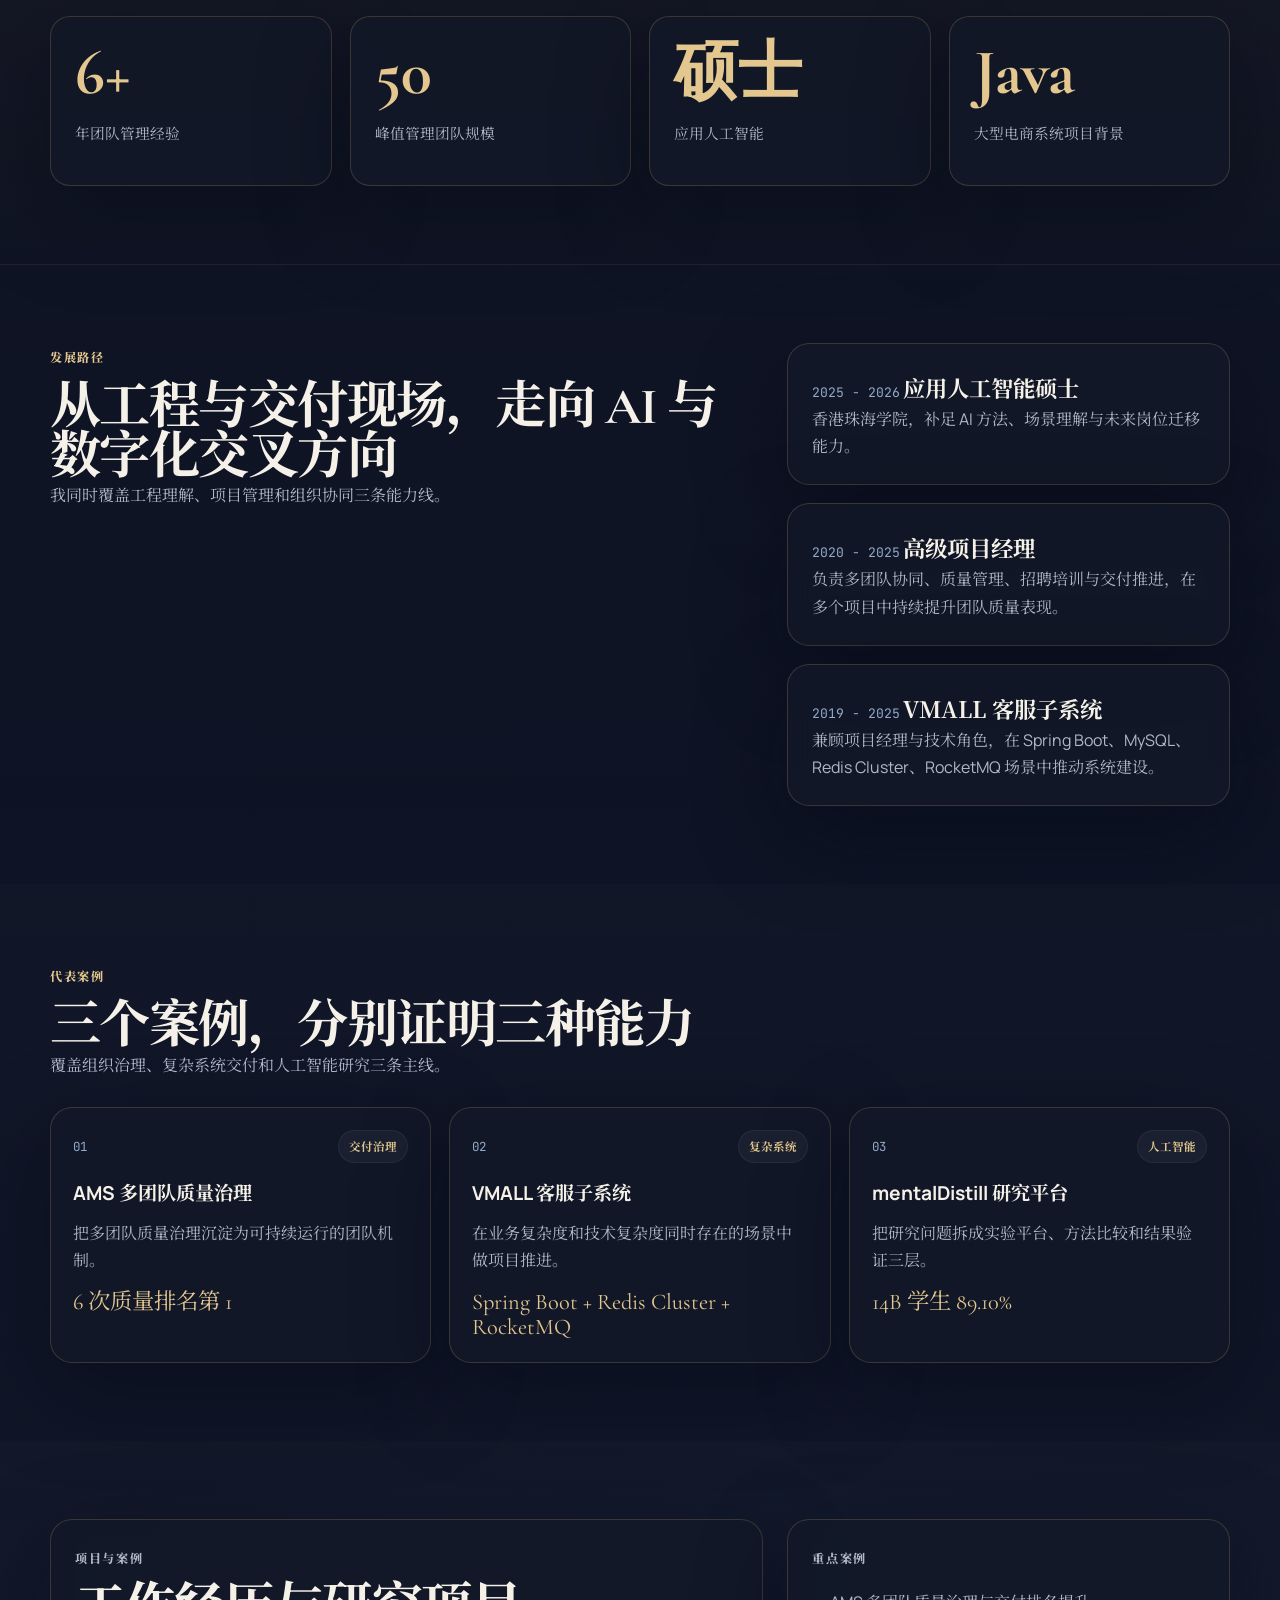
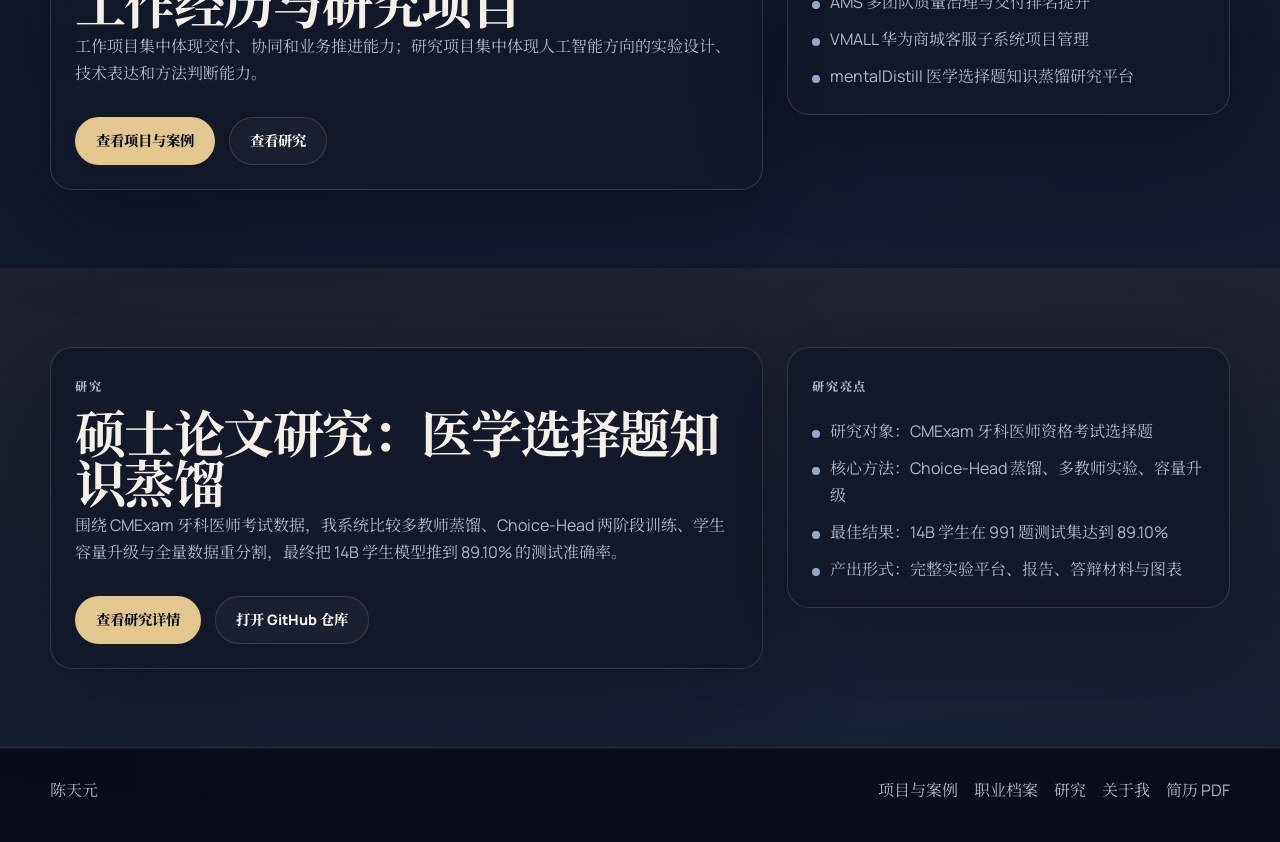
==== commit f14e079b: "Add WeChat contact and English site" ====
--- a/index.html
+++ b/index.html
@@ -29,6 +29,10 @@
         <a href="research.html" data-nav="research">研究</a>
         <a href="about.html" data-nav="about">关于我</a>
       </div>
+      <div class="lang-switch" aria-label="语言切换">
+        <a class="is-current" href="index.html">中文</a>
+        <a href="en/index.html">EN</a>
+      </div>
     </div>
   </nav>
 
@@ -60,6 +64,10 @@
             <span class="quickfact-label">联系地区</span>
             <strong>香港 / 内地</strong>
           </div>
+          <div class="quickfact">
+            <span class="quickfact-label">微信</span>
+            <strong>arthas0506</strong>
+          </div>
         </div>
         <div class="cta-row">
           <a class="button button-primary" href="career.html">查看职业档案</a>
@@ -91,6 +99,7 @@
         <p class="hero-card-text">具备复杂项目交付、团队管理和系统理解的复合能力，可在企业场景中同时推进质量、协同与落地执行。</p>
         <ul class="fact-list">
           <li>香港手机号 46239062，大陆手机号 15323724169，邮箱 arthas0506@gmail.com</li>
+          <li>微信 arthas0506</li>
           <li>6 年团队管理经验，带队规模最高 50 人</li>
           <li>Java / Spring / MySQL / Redis / RocketMQ 技术背景</li>
           <li>PMP、CSM、CET-6 认证</li>
--- a/css/site.css
+++ b/css/site.css
@@ -100,6 +100,34 @@
   flex-wrap: wrap;
 }
 
+.lang-switch {
+  display: inline-flex;
+  align-items: center;
+  gap: 8px;
+  margin-left: auto;
+}
+
+.lang-switch a {
+  display: inline-flex;
+  align-items: center;
+  justify-content: center;
+  min-height: 34px;
+  padding: 0 12px;
+  border-radius: 999px;
+  border: 1px solid rgba(255, 255, 255, 0.08);
+  background: rgba(255, 255, 255, 0.02);
+  color: var(--muted);
+  font-size: 0.72rem;
+  font-weight: 800;
+  letter-spacing: 0.08em;
+}
+
+.lang-switch a.is-current {
+  color: var(--bg);
+  background: var(--gold-soft);
+  border-color: transparent;
+}
+
 .nav-links a {
   color: var(--muted);
   font-size: 0.82rem;
@@ -943,6 +971,18 @@
     font-size: 0.74rem;
     white-space: nowrap;
     padding: 6px 0 10px;
+  }
+
+  .lang-switch {
+    width: 100%;
+    justify-content: flex-end;
+    margin-left: 0;
+  }
+
+  .lang-switch a {
+    min-height: 32px;
+    padding: 0 10px;
+    font-size: 0.68rem;
   }
 
   .hero-home,
@@ -1149,6 +1189,10 @@
     letter-spacing: 0.16em;
   }
 
+  .lang-switch {
+    gap: 6px;
+  }
+
   .hero-quickfacts {
     margin-top: 20px;
   }
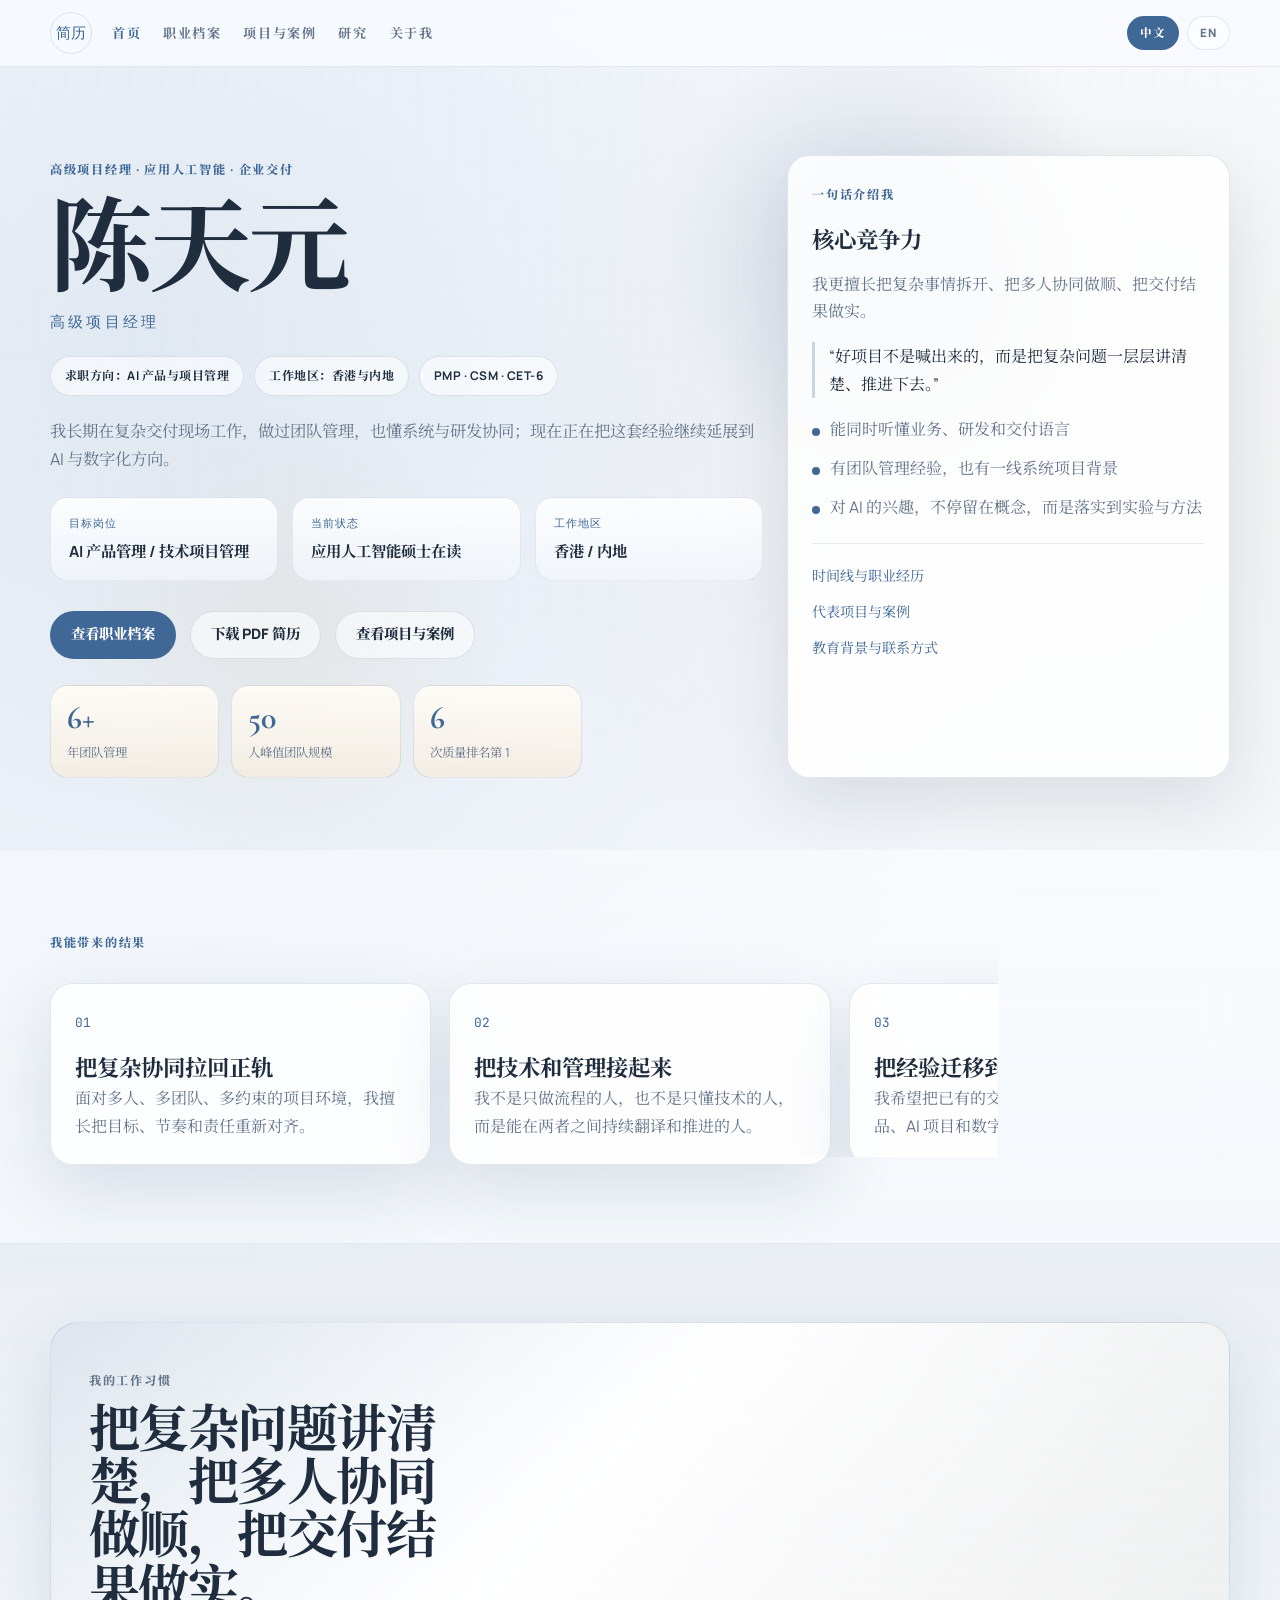
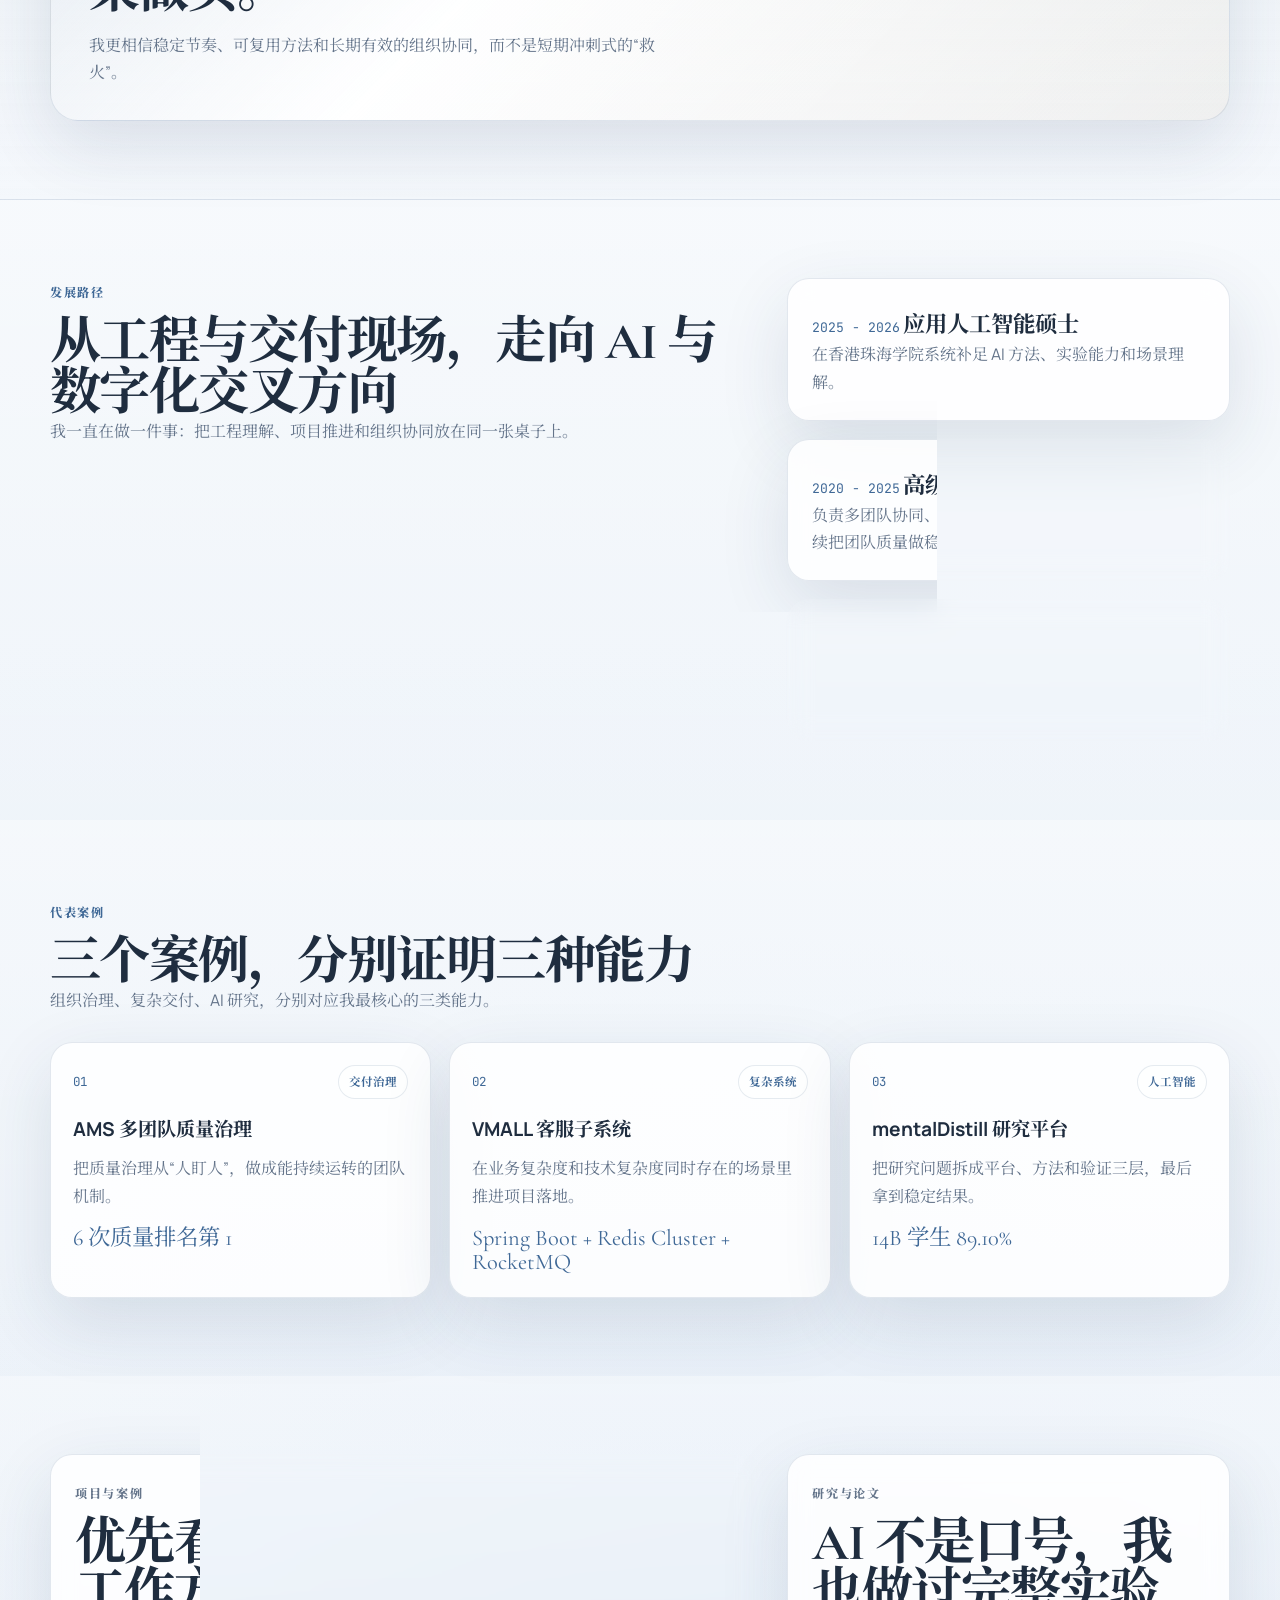
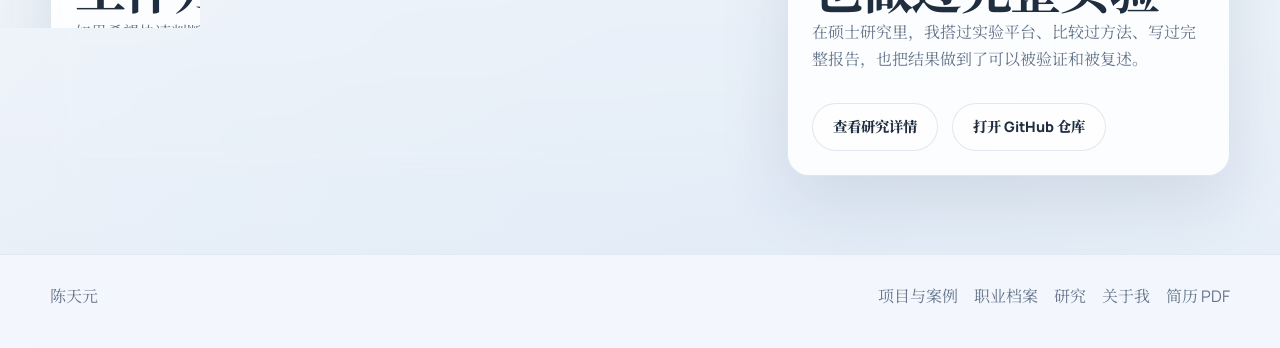
==== commit e1cc0fe5: "Refine homepage layout and switch to blue white theme" ====
--- a/index.html
+++ b/index.html
@@ -50,29 +50,25 @@
           <span class="signal-pill">工作地区：香港与内地</span>
           <span class="signal-pill">PMP · CSM · CET-6</span>
         </div>
-        <p class="lead">高级项目经理，具备 6 年团队管理经验、50 人规模团队管理经历和大型电商系统交付背景，当前在香港珠海学院攻读应用人工智能硕士。</p>
+        <p class="lead">我长期在复杂交付现场工作，做过团队管理，也懂系统与研发协同；现在正在把这套经验继续延展到 AI 与数字化方向。</p>
         <div class="hero-quickfacts">
           <div class="quickfact">
-            <span class="quickfact-label">求职方向</span>
-            <strong>AI 产品管理 / 技术项目管理 / 数字化转型</strong>
+            <span class="quickfact-label">目标岗位</span>
+            <strong>AI 产品管理 / 技术项目管理</strong>
           </div>
           <div class="quickfact">
-            <span class="quickfact-label">联系邮箱</span>
-            <strong>arthas0506@gmail.com</strong>
+            <span class="quickfact-label">当前状态</span>
+            <strong>应用人工智能硕士在读</strong>
           </div>
           <div class="quickfact">
-            <span class="quickfact-label">联系地区</span>
+            <span class="quickfact-label">工作地区</span>
             <strong>香港 / 内地</strong>
-          </div>
-          <div class="quickfact">
-            <span class="quickfact-label">微信</span>
-            <strong>arthas0506</strong>
           </div>
         </div>
         <div class="cta-row">
           <a class="button button-primary" href="career.html">查看职业档案</a>
           <a class="button button-secondary" href="陈天元pm.pdf" download>下载 PDF 简历</a>
-          <a class="button button-secondary" href="about.html">查看联系方式</a>
+          <a class="button button-secondary" href="projects.html">查看项目与案例</a>
         </div>
         <div class="hero-statbar">
           <article class="stat-chip">
@@ -87,22 +83,17 @@
             <strong>6</strong>
             <span>次质量排名第 1</span>
           </article>
-          <article class="stat-chip">
-            <strong>硕士</strong>
-            <span>应用人工智能</span>
-          </article>
         </div>
       </div>
       <div class="hero-card reveal">
-        <p class="card-kicker">核心概览</p>
+        <p class="card-kicker">一句话介绍我</p>
         <h2>核心竞争力</h2>
-        <p class="hero-card-text">具备复杂项目交付、团队管理和系统理解的复合能力，可在企业场景中同时推进质量、协同与落地执行。</p>
+        <p class="hero-card-text">我更擅长把复杂事情拆开、把多人协同做顺、把交付结果做实。</p>
+        <p class="hero-quote">“好项目不是喊出来的，而是把复杂问题一层层讲清楚、推进下去。”</p>
         <ul class="fact-list">
-          <li>香港手机号 46239062，大陆手机号 15323724169，邮箱 arthas0506@gmail.com</li>
-          <li>微信 arthas0506</li>
-          <li>6 年团队管理经验，带队规模最高 50 人</li>
-          <li>Java / Spring / MySQL / Redis / RocketMQ 技术背景</li>
-          <li>PMP、CSM、CET-6 认证</li>
+          <li>能同时听懂业务、研发和交付语言</li>
+          <li>有团队管理经验，也有一线系统项目背景</li>
+          <li>对 AI 的兴趣，不停留在概念，而是落实到实验与方法</li>
         </ul>
         <div class="hero-mini-links">
           <a href="career.html">时间线与职业经历</a>
@@ -117,51 +108,34 @@
     <section class="section-block section-plain">
       <div class="shell">
         <div class="section-head reveal">
-          <p class="eyebrow">整体概览</p>
+          <p class="eyebrow">我能带来的结果</p>
         </div>
         <div class="feature-grid">
           <article class="feature-card reveal">
             <span class="index-tag">01</span>
-            <h3>我能解决什么问题</h3>
-            <p>推进多团队协同项目，平衡质量、交付、团队状态与业务目标，推动复杂项目稳定落地。</p>
+            <h3>把复杂协同拉回正轨</h3>
+            <p>面对多人、多团队、多约束的项目环境，我擅长把目标、节奏和责任重新对齐。</p>
           </article>
           <article class="feature-card reveal">
             <span class="index-tag">02</span>
-            <h3>我的复合优势是什么</h3>
-            <p>兼具 Java 与分布式系统背景、项目管理经验与团队管理经验，并持续补足人工智能方向能力。</p>
+            <h3>把技术和管理接起来</h3>
+            <p>我不是只做流程的人，也不是只懂技术的人，而是能在两者之间持续翻译和推进的人。</p>
           </article>
           <article class="feature-card reveal">
             <span class="index-tag">03</span>
-            <h3>我接下来要去哪里</h3>
-            <p>继续向 AI、技术项目管理、解决方案交付与数字化转型方向延展。</p>
+            <h3>把经验迁移到 AI 场景</h3>
+            <p>我希望把已有的交付与系统经验，延展到 AI 产品、AI 项目和数字化转型场景里。</p>
           </article>
         </div>
       </div>
     </section>
 
     <section class="section-block section-accent">
-      <div class="shell metrics-wrap">
-        <div class="section-head reveal">
-          <p class="eyebrow">核心亮点</p>
-          <h2>能力锚点</h2>
-        </div>
-        <div class="metric-grid">
-          <article class="metric-card reveal">
-            <strong>6+</strong>
-            <span>年团队管理经验</span>
-          </article>
-          <article class="metric-card reveal">
-            <strong>50</strong>
-            <span>峰值管理团队规模</span>
-          </article>
-          <article class="metric-card reveal">
-            <strong>硕士</strong>
-            <span>应用人工智能</span>
-          </article>
-          <article class="metric-card reveal">
-            <strong>Java</strong>
-            <span>大型电商系统项目背景</span>
-          </article>
+      <div class="shell">
+        <div class="quote-band reveal">
+          <p class="eyebrow">我的工作习惯</p>
+          <h2>把复杂问题讲清楚，把多人协同做顺，把交付结果做实。</h2>
+          <p>我更相信稳定节奏、可复用方法和长期有效的组织协同，而不是短期冲刺式的“救火”。</p>
         </div>
       </div>
     </section>
@@ -171,23 +145,23 @@
         <div class="timeline-preview reveal">
           <p class="eyebrow">发展路径</p>
           <h2>从工程与交付现场，走向 AI 与数字化交叉方向</h2>
-          <p class="section-text">我同时覆盖工程理解、项目管理和组织协同三条能力线。</p>
+          <p class="section-text">我一直在做一件事：把工程理解、项目推进和组织协同放在同一张桌子上。</p>
         </div>
         <div class="stack reveal">
           <div class="stack-item">
             <span>2025 - 2026</span>
             <strong>应用人工智能硕士</strong>
-            <p>香港珠海学院，补足 AI 方法、场景理解与未来岗位迁移能力。</p>
+            <p>在香港珠海学院系统补足 AI 方法、实验能力和场景理解。</p>
           </div>
           <div class="stack-item">
             <span>2020 - 2025</span>
             <strong>高级项目经理</strong>
-            <p>负责多团队协同、质量管理、招聘培训与交付推进，在多个项目中持续提升团队质量表现。</p>
+            <p>负责多团队协同、质量管理、招聘培训和交付推进，持续把团队质量做稳。</p>
           </div>
           <div class="stack-item">
             <span>2019 - 2025</span>
             <strong>VMALL 客服子系统</strong>
-            <p>兼顾项目经理与技术角色，在 Spring Boot、MySQL、Redis Cluster、RocketMQ 场景中推动系统建设。</p>
+            <p>兼顾项目经理与技术角色，在复杂业务和技术约束下推动系统建设。</p>
           </div>
         </div>
       </div>
@@ -198,7 +172,7 @@
         <div class="section-head reveal">
           <p class="eyebrow">代表案例</p>
           <h2>三个案例，分别证明三种能力</h2>
-          <p class="section-text">覆盖组织治理、复杂系统交付和人工智能研究三条主线。</p>
+          <p class="section-text">组织治理、复杂交付、AI 研究，分别对应我最核心的三类能力。</p>
         </div>
         <div class="case-strip-grid">
           <article class="case-strip reveal">
@@ -207,7 +181,7 @@
               <span class="case-strip-tag">交付治理</span>
             </div>
             <h3>AMS 多团队质量治理</h3>
-            <p>把多团队质量治理沉淀为可持续运行的团队机制。</p>
+            <p>把质量治理从“人盯人”，做成能持续运转的团队机制。</p>
             <div class="case-strip-metric">6 次质量排名第 1</div>
           </article>
           <article class="case-strip reveal">
@@ -216,7 +190,7 @@
               <span class="case-strip-tag">复杂系统</span>
             </div>
             <h3>VMALL 客服子系统</h3>
-            <p>在业务复杂度和技术复杂度同时存在的场景中做项目推进。</p>
+            <p>在业务复杂度和技术复杂度同时存在的场景里推进项目落地。</p>
             <div class="case-strip-metric">Spring Boot + Redis Cluster + RocketMQ</div>
           </article>
           <article class="case-strip reveal">
@@ -225,7 +199,7 @@
               <span class="case-strip-tag">人工智能</span>
             </div>
             <h3>mentalDistill 研究平台</h3>
-            <p>把研究问题拆成实验平台、方法比较和结果验证三层。</p>
+            <p>把研究问题拆成平台、方法和验证三层，最后拿到稳定结果。</p>
             <div class="case-strip-metric">14B 学生 89.10%</div>
           </article>
         </div>
@@ -233,46 +207,23 @@
     </section>
 
     <section class="section-block section-plain">
-      <div class="shell highlight-row projects-teaser">
+      <div class="shell highlight-row">
         <article class="feature-card reveal">
           <p class="card-kicker">项目与案例</p>
-          <h2>工作经历与研究项目</h2>
-          <p>工作项目集中体现交付、协同和业务推进能力；研究项目集中体现人工智能方向的实验设计、技术表达和方法判断能力。</p>
+          <h2>优先看项目，能最快理解我的工作方式</h2>
+          <p>如果希望快速判断我是否匹配岗位，看项目页就够了：那里最集中地展示了我如何处理复杂协同、技术项目和交付结果。</p>
           <div class="cta-row">
             <a class="button button-primary" href="projects.html">查看项目与案例</a>
-            <a class="button button-secondary" href="research.html">查看研究</a>
           </div>
         </article>
-        <article class="feature-card reveal compact-card">
-          <p class="card-kicker">重点案例</p>
-          <ul class="fact-list compact">
-            <li>AMS 多团队质量治理与交付排名提升</li>
-            <li>VMALL 华为商城客服子系统项目管理</li>
-            <li>mentalDistill 医学选择题知识蒸馏研究平台</li>
-          </ul>
-        </article>
-      </div>
-    </section>
-
-    <section class="section-block section-accent">
-      <div class="shell highlight-row research-teaser">
         <article class="feature-card reveal">
-          <p class="card-kicker">研究</p>
-          <h2>硕士论文研究：医学选择题知识蒸馏</h2>
-          <p>围绕 CMExam 牙科医师考试数据，我系统比较多教师蒸馏、Choice-Head 两阶段训练、学生容量升级与全量数据重分割，最终把 14B 学生模型推到 89.10% 的测试准确率。</p>
+          <p class="card-kicker">研究与论文</p>
+          <h2>AI 不是口号，我也做过完整实验</h2>
+          <p>在硕士研究里，我搭过实验平台、比较过方法、写过完整报告，也把结果做到了可以被验证和被复述。</p>
           <div class="cta-row">
-            <a class="button button-primary" href="research.html">查看研究详情</a>
+            <a class="button button-secondary" href="research.html">查看研究详情</a>
             <a class="button button-secondary" href="https://github.com/arthaschan/mentalDistill" target="_blank" rel="noopener">打开 GitHub 仓库</a>
           </div>
-        </article>
-        <article class="feature-card reveal compact-card">
-          <p class="card-kicker">研究亮点</p>
-          <ul class="fact-list compact">
-            <li>研究对象：CMExam 牙科医师资格考试选择题</li>
-            <li>核心方法：Choice-Head 蒸馏、多教师实验、容量升级</li>
-            <li>最佳结果：14B 学生在 991 题测试集达到 89.10%</li>
-            <li>产出形式：完整实验平台、报告、答辩材料与图表</li>
-          </ul>
         </article>
       </div>
     </section>
--- a/css/site.css
+++ b/css/site.css
@@ -1,16 +1,16 @@
 :root {
-  --bg: #0b1020;
-  --bg-soft: #151d31;
-  --panel: rgba(18, 24, 40, 0.84);
-  --panel-strong: rgba(11, 16, 28, 0.96);
-  --line: rgba(214, 186, 123, 0.2);
-  --line-strong: rgba(214, 186, 123, 0.34);
-  --text: #f5f1e8;
-  --muted: #b2b8c8;
-  --gold: #c8a96b;
-  --gold-soft: #e3c78f;
-  --aqua: #93a9c9;
-  --shadow: 0 30px 90px rgba(2, 6, 18, 0.42);
+  --bg: #f3f7fb;
+  --bg-soft: #e8eff7;
+  --panel: rgba(255, 255, 255, 0.84);
+  --panel-strong: rgba(255, 255, 255, 0.96);
+  --line: rgba(81, 111, 152, 0.16);
+  --line-strong: rgba(81, 111, 152, 0.28);
+  --text: #1f2d3f;
+  --muted: #64748a;
+  --gold: #c4a46f;
+  --gold-soft: #d1b27d;
+  --aqua: #3f6896;
+  --shadow: 0 24px 70px rgba(37, 61, 94, 0.12);
   --max: 1180px;
   --radius: 22px;
 }
@@ -30,10 +30,10 @@
   font-family: "Manrope", "Noto Serif SC", sans-serif;
   color: var(--text);
   background:
-    radial-gradient(circle at 12% 10%, rgba(147, 169, 201, 0.12), transparent 28%),
-    radial-gradient(circle at 85% 12%, rgba(214, 186, 123, 0.12), transparent 18%),
-    radial-gradient(circle at 60% 100%, rgba(35, 47, 78, 0.24), transparent 28%),
-    linear-gradient(180deg, #090d18, #0b1020 36%, #131a2c 100%);
+    radial-gradient(circle at 12% 10%, rgba(63, 104, 150, 0.12), transparent 28%),
+    radial-gradient(circle at 85% 12%, rgba(196, 164, 111, 0.1), transparent 18%),
+    radial-gradient(circle at 60% 100%, rgba(203, 221, 242, 0.34), transparent 28%),
+    linear-gradient(180deg, #f8fbff, #f3f7fb 36%, #e9f0f8 100%);
   line-height: 1.7;
   -webkit-font-smoothing: antialiased;
   overflow-x: hidden;
@@ -54,8 +54,8 @@
 }
 
 ::selection {
-  color: var(--bg);
-  background: var(--gold-soft);
+  color: #fffaf1;
+  background: var(--gold);
 }
 
 .shell {
@@ -68,8 +68,8 @@
   top: 0;
   z-index: 20;
   backdrop-filter: blur(18px);
-  background: rgba(8, 12, 22, 0.76);
-  border-bottom: 1px solid rgba(255, 255, 255, 0.04);
+  background: rgba(248, 251, 255, 0.84);
+  border-bottom: 1px solid rgba(81, 111, 152, 0.12);
 }
 
 .nav-shell {
@@ -90,7 +90,7 @@
   border: 1px solid var(--line);
   font-family: "JetBrains Mono", monospace;
   font-size: 0.92rem;
-  color: var(--gold-soft);
+  color: var(--aqua);
 }
 
 .nav-links {
@@ -114,8 +114,8 @@
   min-height: 34px;
   padding: 0 12px;
   border-radius: 999px;
-  border: 1px solid rgba(255, 255, 255, 0.08);
-  background: rgba(255, 255, 255, 0.02);
+  border: 1px solid rgba(81, 111, 152, 0.14);
+  background: rgba(255, 255, 255, 0.5);
   color: var(--muted);
   font-size: 0.72rem;
   font-weight: 800;
@@ -123,8 +123,8 @@
 }
 
 .lang-switch a.is-current {
-  color: var(--bg);
-  background: var(--gold-soft);
+  color: #ffffff;
+  background: var(--aqua);
   border-color: transparent;
 }
 
@@ -138,7 +138,7 @@
 
 .nav-links a:hover,
 .nav-links a.is-active {
-  color: var(--gold-soft);
+  color: var(--aqua);
 }
 
 .hero-panel,
@@ -162,8 +162,8 @@
 
 .hero-home::before {
   background:
-    radial-gradient(circle at 70% 24%, rgba(147, 169, 201, 0.16), transparent 22%),
-    radial-gradient(circle at 22% 72%, rgba(214, 186, 123, 0.1), transparent 20%);
+    radial-gradient(circle at 70% 24%, rgba(63, 104, 150, 0.16), transparent 22%),
+    radial-gradient(circle at 22% 72%, rgba(196, 164, 111, 0.1), transparent 20%);
 }
 
 .career-banner,
@@ -172,27 +172,27 @@
 }
 
 .career-banner::before {
-  background: linear-gradient(180deg, rgba(214, 186, 123, 0.08), transparent 52%);
+  background: linear-gradient(180deg, rgba(63, 104, 150, 0.1), transparent 52%);
 }
 
 .projects-banner::before {
-  background: linear-gradient(180deg, rgba(214, 186, 123, 0.1), transparent 52%);
+  background: linear-gradient(180deg, rgba(63, 104, 150, 0.1), transparent 52%);
 }
 
 .research-banner::before {
-  background: linear-gradient(180deg, rgba(147, 169, 201, 0.12), transparent 52%);
+  background: linear-gradient(180deg, rgba(63, 104, 150, 0.12), transparent 52%);
 }
 
 .about-banner::before {
-  background: linear-gradient(180deg, rgba(147, 169, 201, 0.1), transparent 52%);
+  background: linear-gradient(180deg, rgba(63, 104, 150, 0.1), transparent 52%);
 }
 
 .hero-noise {
   position: absolute;
   inset: 0;
-  background-image: linear-gradient(rgba(255, 255, 255, 0.02) 1px, transparent 1px), linear-gradient(90deg, rgba(255, 255, 255, 0.02) 1px, transparent 1px);
+  background-image: linear-gradient(rgba(81, 111, 152, 0.05) 1px, transparent 1px), linear-gradient(90deg, rgba(81, 111, 152, 0.05) 1px, transparent 1px);
   background-size: 32px 32px;
-  mask-image: linear-gradient(180deg, rgba(0, 0, 0, 0.45), transparent 88%);
+  mask-image: linear-gradient(180deg, rgba(0, 0, 0, 0.2), transparent 88%);
   pointer-events: none;
 }
 
@@ -224,7 +224,7 @@
 .time-range,
 .contact-label {
   display: inline-block;
-  color: var(--gold-soft);
+  color: var(--aqua);
   font-size: 0.76rem;
   letter-spacing: 0.14em;
   text-transform: uppercase;
@@ -254,7 +254,7 @@
 }
 
 .hero-roman {
-  color: var(--gold-soft);
+  color: var(--aqua);
   font-family: "JetBrains Mono", monospace;
   font-size: 0.92rem;
   letter-spacing: 0.22em;
@@ -272,7 +272,7 @@
   padding: 9px 14px;
   border-radius: 999px;
   border: 1px solid var(--line);
-  background: rgba(255, 255, 255, 0.035);
+  background: rgba(255, 255, 255, 0.58);
   color: var(--text);
   font-size: 0.75rem;
   letter-spacing: 0.04em;
@@ -314,9 +314,9 @@
 
 .quickfact {
   padding: 16px 18px;
-  border: 1px solid rgba(255, 255, 255, 0.06);
+  border: 1px solid rgba(81, 111, 152, 0.12);
   border-radius: 18px;
-  background: linear-gradient(180deg, rgba(255, 255, 255, 0.045), rgba(255, 255, 255, 0.015));
+  background: linear-gradient(180deg, rgba(255, 255, 255, 0.86), rgba(244, 248, 253, 0.66));
 }
 
 .quickfact-label {
@@ -372,13 +372,13 @@
 }
 
 .button-primary {
-  color: var(--bg);
-  background: var(--gold-soft);
+  color: #ffffff;
+  background: var(--aqua);
 }
 
 .button-secondary {
   color: var(--text);
-  background: rgba(255, 255, 255, 0.03);
+  background: rgba(255, 255, 255, 0.56);
   border-color: var(--line);
 }
 
@@ -427,12 +427,12 @@
   padding: 16px 16px 14px;
   border-radius: 18px;
   border: 1px solid var(--line);
-  background: linear-gradient(180deg, rgba(21, 28, 45, 0.9), rgba(13, 18, 31, 0.8));
+  background: linear-gradient(180deg, rgba(255, 252, 246, 0.92), rgba(244, 236, 224, 0.82));
 }
 
 .stat-chip strong {
   display: block;
-  color: var(--gold-soft);
+  color: var(--aqua);
   font-family: "Cormorant Garamond", serif;
   font-size: 2rem;
   line-height: 1;
@@ -477,11 +477,11 @@
   gap: 12px;
   margin-top: 22px;
   padding-top: 20px;
-  border-top: 1px solid rgba(255, 255, 255, 0.06);
+  border-top: 1px solid rgba(81, 111, 152, 0.12);
 }
 
 .hero-mini-links a {
-  color: var(--gold-soft);
+  color: var(--aqua);
   font-size: 0.88rem;
 }
 
@@ -502,15 +502,48 @@
 }
 
 .section-plain {
-  background: linear-gradient(180deg, rgba(255, 255, 255, 0.012), rgba(255, 255, 255, 0));
+  background: linear-gradient(180deg, rgba(255, 255, 255, 0.42), rgba(255, 255, 255, 0.08));
 }
 
 .section-accent {
   background:
-    linear-gradient(180deg, rgba(214, 186, 123, 0.07), rgba(255, 255, 255, 0.01)),
-    linear-gradient(180deg, rgba(0, 0, 0, 0.08), rgba(0, 0, 0, 0));
-  border-top: 1px solid rgba(255, 255, 255, 0.03);
-  border-bottom: 1px solid rgba(255, 255, 255, 0.03);
+    linear-gradient(180deg, rgba(63, 104, 150, 0.08), rgba(255, 255, 255, 0.18)),
+    linear-gradient(180deg, rgba(255, 255, 255, 0.42), rgba(255, 255, 255, 0.1));
+  border-top: 1px solid rgba(81, 111, 152, 0.1);
+  border-bottom: 1px solid rgba(81, 111, 152, 0.1);
+}
+
+.quote-band {
+  padding: 34px 38px;
+  border: 1px solid var(--line);
+  border-radius: 28px;
+  background:
+    linear-gradient(135deg, rgba(63, 104, 150, 0.08), rgba(255, 255, 255, 0.94) 44%, rgba(196, 164, 111, 0.08));
+  box-shadow: var(--shadow);
+}
+
+.quote-band h2 {
+  margin-top: 12px;
+  max-width: 16ch;
+  font-family: "Cormorant Garamond", "Noto Serif SC", serif;
+  font-size: clamp(2.2rem, 4vw, 4rem);
+  line-height: 1.04;
+  letter-spacing: -0.03em;
+}
+
+.quote-band p {
+  margin-top: 14px;
+  max-width: 58ch;
+  color: var(--muted);
+}
+
+.hero-quote {
+  margin-top: 16px;
+  padding-left: 14px;
+  border-left: 3px solid rgba(63, 104, 150, 0.26);
+  color: var(--text);
+  font-size: 1rem;
+  line-height: 1.75;
 }
 
 .section-head {
@@ -554,7 +587,7 @@
 
 .metric-card strong {
   display: block;
-  color: var(--gold-soft);
+  color: var(--aqua);
   font-family: "Cormorant Garamond", serif;
   font-size: clamp(2.4rem, 5vw, 4rem);
   line-height: 1;
@@ -656,8 +689,8 @@
 
 .site-footer {
   padding: 28px 0 38px;
-  border-top: 1px solid rgba(255, 255, 255, 0.05);
-  background: rgba(8, 11, 20, 0.84);
+  border-top: 1px solid rgba(81, 111, 152, 0.1);
+  background: rgba(245, 249, 254, 0.9);
 }
 
 .footer-shell {
@@ -688,6 +721,33 @@
   gap: 18px;
 }
 
+.qr-download-grid {
+  display: grid;
+  grid-template-columns: minmax(0, 1.1fr) minmax(260px, 0.9fr);
+  gap: 18px;
+  align-items: stretch;
+}
+
+.qr-download-card {
+  display: grid;
+  gap: 16px;
+}
+
+.qr-download-card img {
+  width: min(100%, 260px);
+  aspect-ratio: 1 / 1;
+  object-fit: contain;
+  margin: 0 auto;
+  padding: 14px;
+  border-radius: 18px;
+  background: rgba(255, 255, 255, 0.98);
+}
+
+.qr-download-actions {
+  display: grid;
+  gap: 10px;
+}
+
 .project-list {
   display: grid;
   gap: 18px;
@@ -740,7 +800,7 @@
   padding: 8px 12px;
   border-radius: 999px;
   border: 1px solid var(--line);
-  background: rgba(255, 255, 255, 0.03);
+  background: rgba(255, 255, 255, 0.55);
   color: var(--text);
   font-size: 0.74rem;
   font-weight: 700;
@@ -770,8 +830,8 @@
   margin-bottom: 16px;
   padding: 12px 14px;
   border-radius: 16px;
-  border: 1px solid rgba(255, 255, 255, 0.06);
-  background: linear-gradient(180deg, rgba(255, 255, 255, 0.045), rgba(255, 255, 255, 0.02));
+  border: 1px solid rgba(81, 111, 152, 0.12);
+  background: linear-gradient(180deg, rgba(255, 255, 255, 0.78), rgba(242, 247, 252, 0.54));
 }
 
 .project-roleline span {
@@ -820,9 +880,9 @@
 .case-strip-tag {
   padding: 6px 10px;
   border-radius: 999px;
-  border: 1px solid rgba(255, 255, 255, 0.06);
-  background: rgba(255, 255, 255, 0.04);
-  color: var(--gold-soft);
+  border: 1px solid rgba(81, 111, 152, 0.14);
+  background: rgba(255, 255, 255, 0.56);
+  color: var(--aqua);
   font-size: 0.72rem;
   font-weight: 700;
 }
@@ -842,7 +902,7 @@
 .case-strip-metric,
 .proof-metric {
   margin-top: 16px;
-  color: var(--gold-soft);
+  color: var(--aqua);
   font-family: "Cormorant Garamond", "Noto Serif SC", serif;
   font-size: 1.4rem;
   line-height: 1.1;
@@ -857,8 +917,8 @@
 .project-block {
   padding: 16px 18px;
   border-radius: 18px;
-  border: 1px solid rgba(255, 255, 255, 0.06);
-  background: linear-gradient(180deg, rgba(255, 255, 255, 0.04), rgba(255, 255, 255, 0.018));
+  border: 1px solid rgba(81, 111, 152, 0.12);
+  background: linear-gradient(180deg, rgba(255, 255, 255, 0.76), rgba(242, 247, 252, 0.5));
 }
 
 .project-block span {
@@ -915,6 +975,7 @@
   .highlight-row,
   .intro-grid,
   .contact-layout,
+  .qr-download-grid,
   .feature-grid,
   .matrix-grid,
   .metric-grid,
@@ -942,6 +1003,10 @@
     padding-bottom: calc(96px + env(safe-area-inset-bottom, 0px));
   }
 
+  body.lang-en {
+    line-height: 1.62;
+  }
+
   .shell {
     width: min(var(--max), calc(100% - 28px));
   }
@@ -1019,9 +1084,33 @@
     margin-top: 14px;
   }
 
+  .lang-en .hero-copy h1 {
+    font-size: clamp(2.45rem, 11vw, 4rem);
+  }
+
   .lead {
     margin-top: 18px;
     font-size: 0.98rem;
+  }
+
+  .lang-en .lead,
+  .lang-en .feature-card p,
+  .lang-en .project-summary,
+  .lang-en .project-block p,
+  .lang-en .timeline-card p,
+  .lang-en .matrix-card p,
+  .lang-en .contact-card strong,
+  .lang-en .section-text {
+    font-size: 0.92rem;
+    line-height: 1.6;
+  }
+
+  .lang-en .signal-pill {
+    font-size: 0.7rem;
+  }
+
+  .lang-en .button {
+    font-size: 0.84rem;
   }
 
   .signal-row {
@@ -1097,6 +1186,10 @@
     grid-template-columns: 1fr;
   }
 
+  .qr-download-card img {
+    width: min(100%, 220px);
+  }
+
   .project-roleline {
     grid-template-columns: 1fr;
     gap: 8px;
@@ -1117,11 +1210,11 @@
     grid-template-columns: repeat(4, minmax(0, 1fr));
     gap: 8px;
     padding: 10px;
-    border: 1px solid rgba(214, 186, 123, 0.22);
+    border: 1px solid rgba(81, 111, 152, 0.18);
     border-radius: 18px;
-    background: rgba(8, 12, 22, 0.92);
+    background: rgba(246, 250, 255, 0.94);
     backdrop-filter: blur(18px);
-    box-shadow: 0 20px 40px rgba(0, 0, 0, 0.28);
+    box-shadow: 0 18px 32px rgba(37, 61, 94, 0.12);
   }
 
   .mobile-quickbar a {
@@ -1131,8 +1224,8 @@
     min-height: 44px;
     padding: 0 10px;
     border-radius: 12px;
-    border: 1px solid rgba(255, 255, 255, 0.06);
-    background: rgba(255, 255, 255, 0.035);
+    border: 1px solid rgba(81, 111, 152, 0.12);
+    background: rgba(255, 255, 255, 0.62);
     color: var(--text);
     font-size: 0.78rem;
     font-weight: 800;
@@ -1140,8 +1233,8 @@
   }
 
   .mobile-quickbar a.mobile-quickbar-primary {
-    background: var(--gold-soft);
-    color: var(--bg);
+    background: var(--aqua);
+    color: #ffffff;
     border-color: transparent;
   }
 }
@@ -1171,6 +1264,17 @@
     font-size: 0.94rem;
   }
 
+  .lang-en .lead,
+  .lang-en .feature-card p,
+  .lang-en .project-summary,
+  .lang-en .project-block p,
+  .lang-en .timeline-card p,
+  .lang-en .matrix-card p,
+  .lang-en .contact-card strong,
+  .lang-en .section-text {
+    font-size: 0.88rem;
+  }
+
   .signal-pill,
   .project-tags span,
   .project-role-tags span,
@@ -1195,6 +1299,10 @@
 
   .hero-quickfacts {
     margin-top: 20px;
+  }
+
+  .lang-en .hero-quickfacts {
+    grid-template-columns: 1fr;
   }
 
   .hero-statbar {
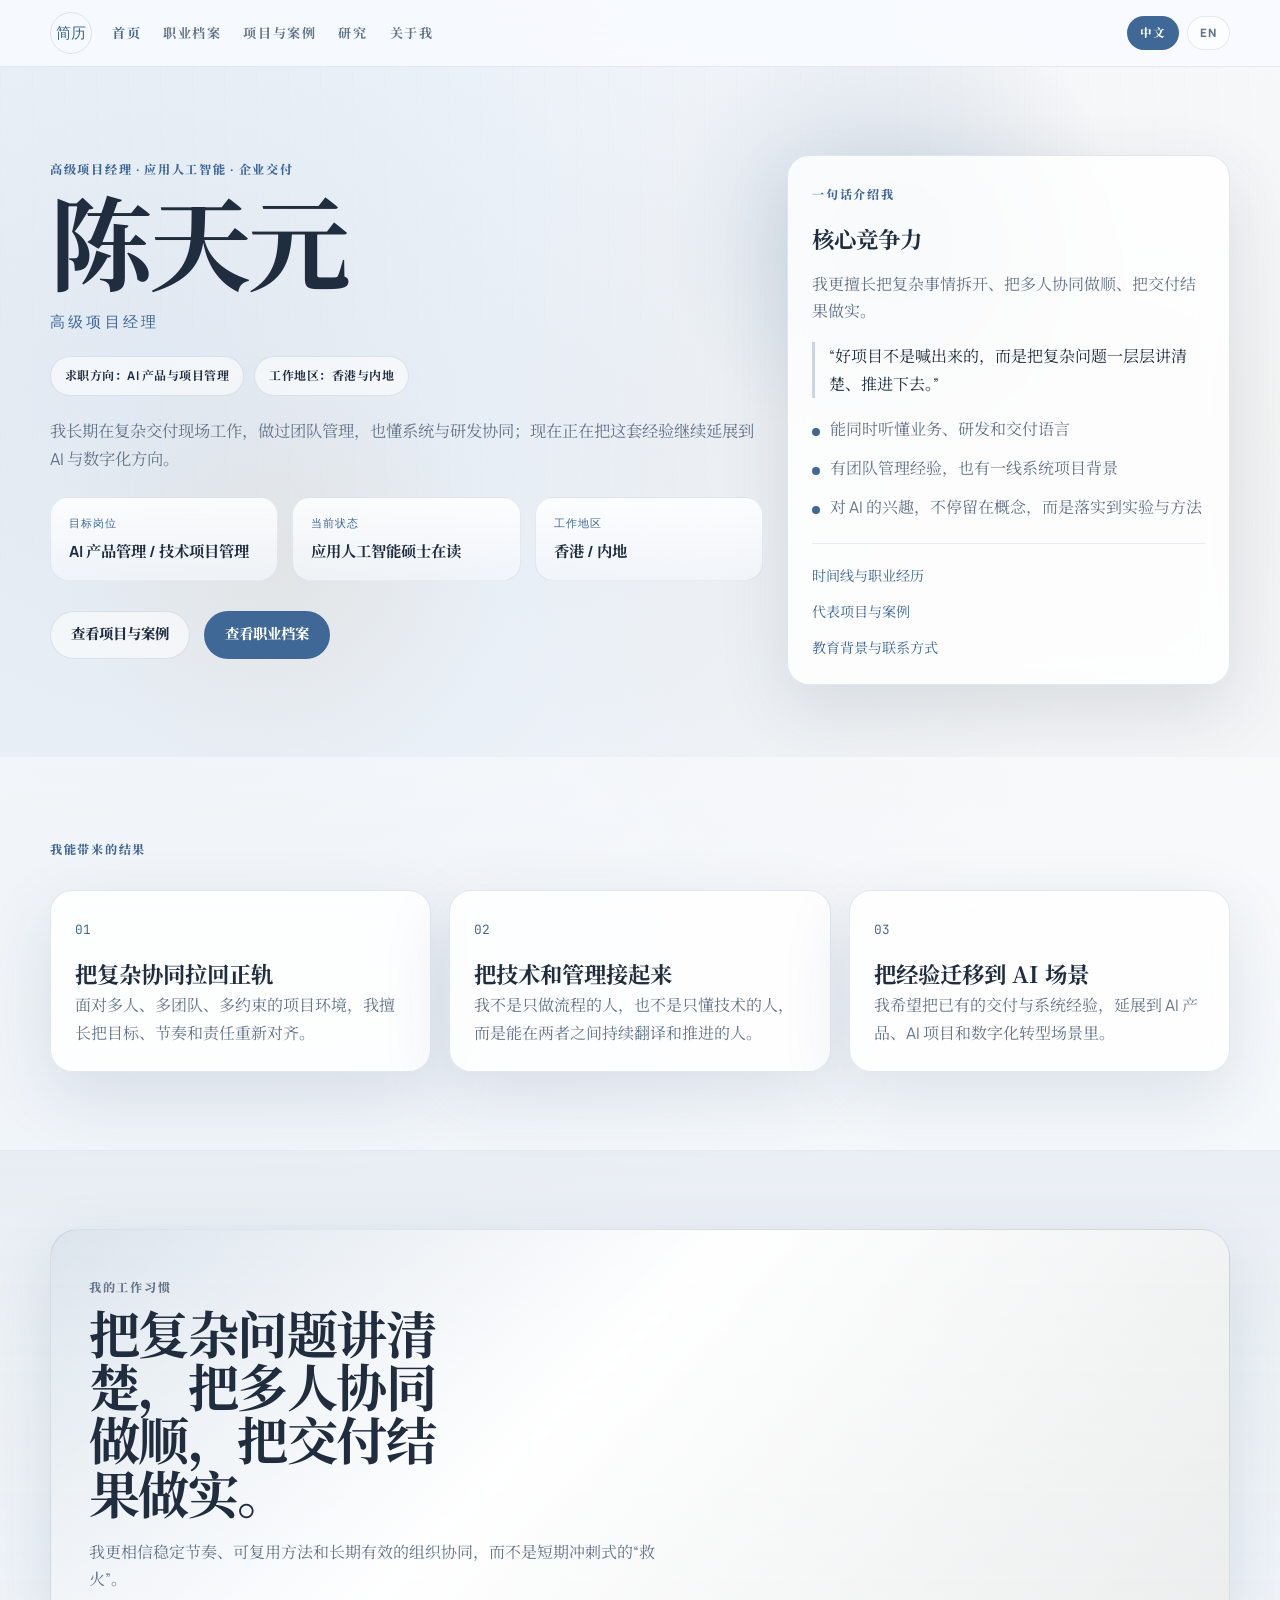
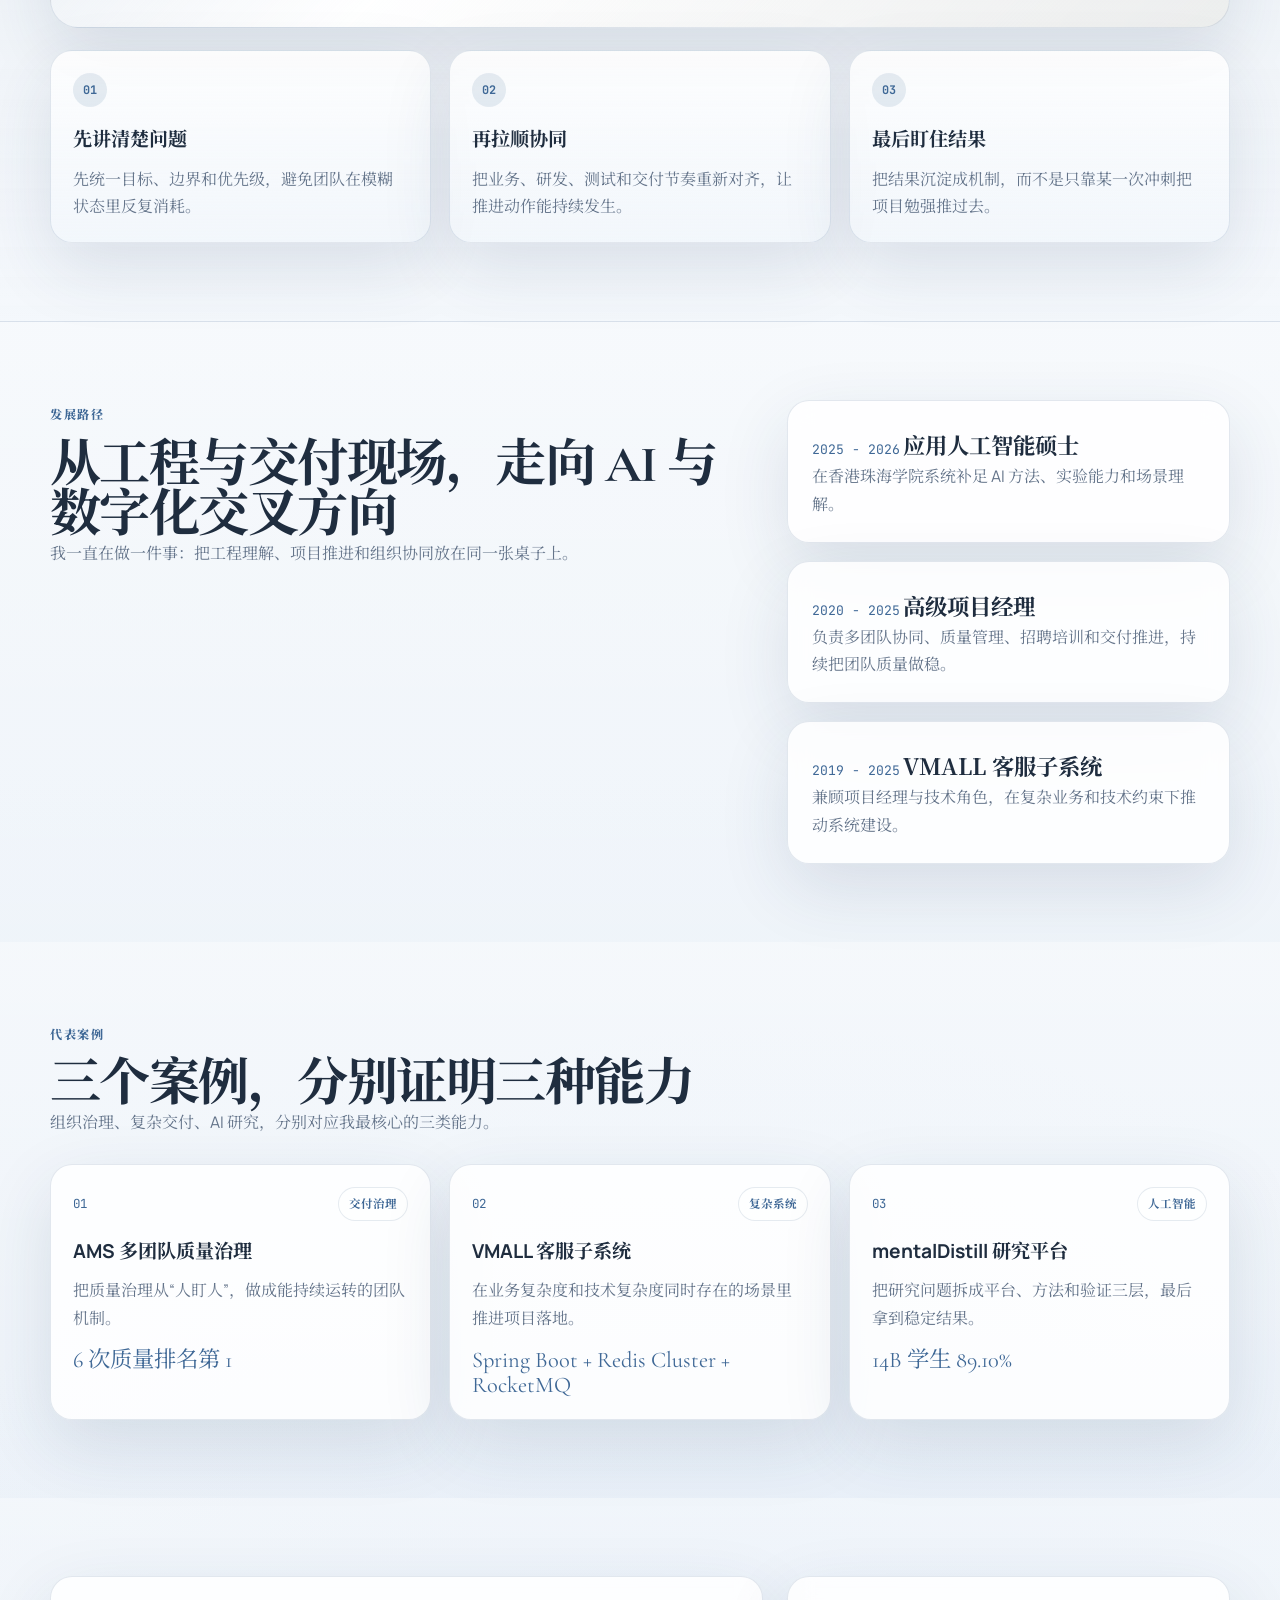
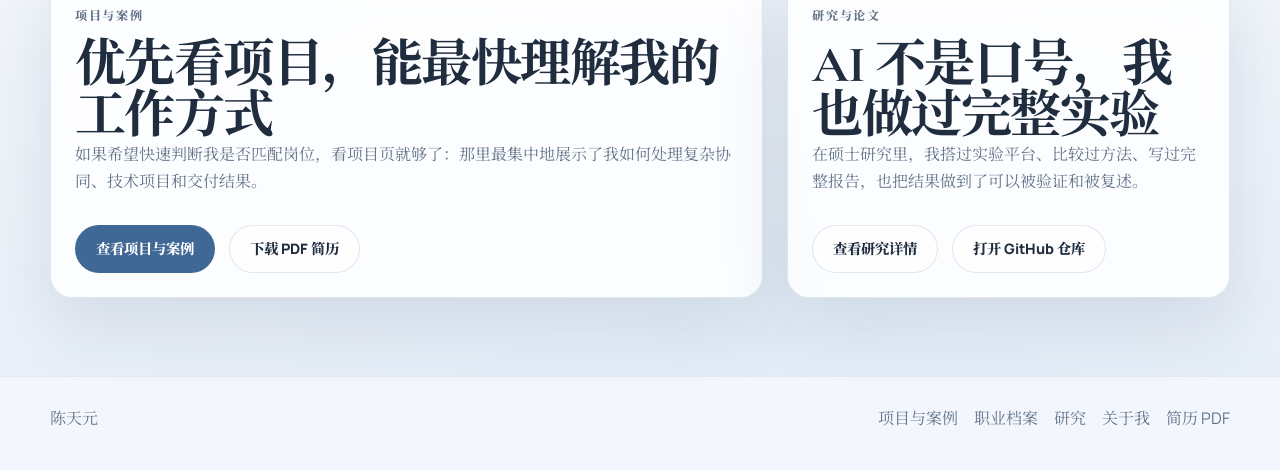
==== commit be34be1a: "Simplify homepage and projects presentation" ====
--- a/index.html
+++ b/index.html
@@ -48,7 +48,6 @@
         <div class="signal-row">
           <span class="signal-pill">求职方向：AI 产品与项目管理</span>
           <span class="signal-pill">工作地区：香港与内地</span>
-          <span class="signal-pill">PMP · CSM · CET-6</span>
         </div>
         <p class="lead">我长期在复杂交付现场工作，做过团队管理，也懂系统与研发协同；现在正在把这套经验继续延展到 AI 与数字化方向。</p>
         <div class="hero-quickfacts">
@@ -66,23 +65,8 @@
           </div>
         </div>
         <div class="cta-row">
+          <a class="button button-secondary" href="projects.html">查看项目与案例</a>
           <a class="button button-primary" href="career.html">查看职业档案</a>
-          <a class="button button-secondary" href="陈天元pm.pdf" download>下载 PDF 简历</a>
-          <a class="button button-secondary" href="projects.html">查看项目与案例</a>
-        </div>
-        <div class="hero-statbar">
-          <article class="stat-chip">
-            <strong>6+</strong>
-            <span>年团队管理</span>
-          </article>
-          <article class="stat-chip">
-            <strong>50</strong>
-            <span>人峰值团队规模</span>
-          </article>
-          <article class="stat-chip">
-            <strong>6</strong>
-            <span>次质量排名第 1</span>
-          </article>
         </div>
       </div>
       <div class="hero-card reveal">
@@ -137,6 +121,23 @@
           <h2>把复杂问题讲清楚，把多人协同做顺，把交付结果做实。</h2>
           <p>我更相信稳定节奏、可复用方法和长期有效的组织协同，而不是短期冲刺式的“救火”。</p>
         </div>
+        <div class="method-roadmap reveal">
+          <article class="method-step">
+            <span>01</span>
+            <h3>先讲清楚问题</h3>
+            <p>先统一目标、边界和优先级，避免团队在模糊状态里反复消耗。</p>
+          </article>
+          <article class="method-step">
+            <span>02</span>
+            <h3>再拉顺协同</h3>
+            <p>把业务、研发、测试和交付节奏重新对齐，让推进动作能持续发生。</p>
+          </article>
+          <article class="method-step">
+            <span>03</span>
+            <h3>最后盯住结果</h3>
+            <p>把结果沉淀成机制，而不是只靠某一次冲刺把项目勉强推过去。</p>
+          </article>
+        </div>
       </div>
     </section>
 
@@ -214,6 +215,7 @@
           <p>如果希望快速判断我是否匹配岗位，看项目页就够了：那里最集中地展示了我如何处理复杂协同、技术项目和交付结果。</p>
           <div class="cta-row">
             <a class="button button-primary" href="projects.html">查看项目与案例</a>
+            <a class="button button-secondary" href="陈天元pm.pdf" download>下载 PDF 简历</a>
           </div>
         </article>
         <article class="feature-card reveal">
--- a/css/site.css
+++ b/css/site.css
@@ -537,6 +537,47 @@
   color: var(--muted);
 }
 
+.method-roadmap {
+  display: grid;
+  grid-template-columns: repeat(3, minmax(0, 1fr));
+  gap: 18px;
+  margin-top: 22px;
+}
+
+.method-step {
+  position: relative;
+  border: 1px solid var(--line);
+  border-radius: 22px;
+  padding: 22px;
+  background: linear-gradient(180deg, rgba(255, 255, 255, 0.82), rgba(242, 247, 252, 0.56));
+  box-shadow: var(--shadow);
+}
+
+.method-step span {
+  display: inline-flex;
+  align-items: center;
+  justify-content: center;
+  width: 34px;
+  height: 34px;
+  border-radius: 50%;
+  background: rgba(63, 104, 150, 0.12);
+  color: var(--aqua);
+  font-family: "JetBrains Mono", monospace;
+  font-size: 0.74rem;
+  font-weight: 700;
+}
+
+.method-step h3 {
+  margin-top: 16px;
+  font-size: 1.2rem;
+  color: var(--text);
+}
+
+.method-step p {
+  margin-top: 10px;
+  color: var(--muted);
+}
+
 .hero-quote {
   margin-top: 16px;
   padding-left: 14px;
@@ -910,7 +951,7 @@
 
 .project-grid {
   display: grid;
-  grid-template-columns: repeat(2, minmax(0, 1fr));
+  grid-template-columns: repeat(3, minmax(0, 1fr));
   gap: 14px;
 }
 
@@ -990,6 +1031,7 @@
 
   .hero-quickfacts,
   .hero-statbar,
+  .method-roadmap,
   .research-figure-grid,
   .project-grid,
   .case-strip-grid,
@@ -1179,6 +1221,7 @@
 
   .hero-quickfacts,
   .hero-statbar,
+  .method-roadmap,
   .research-figure-grid,
   .project-grid,
   .case-strip-grid,
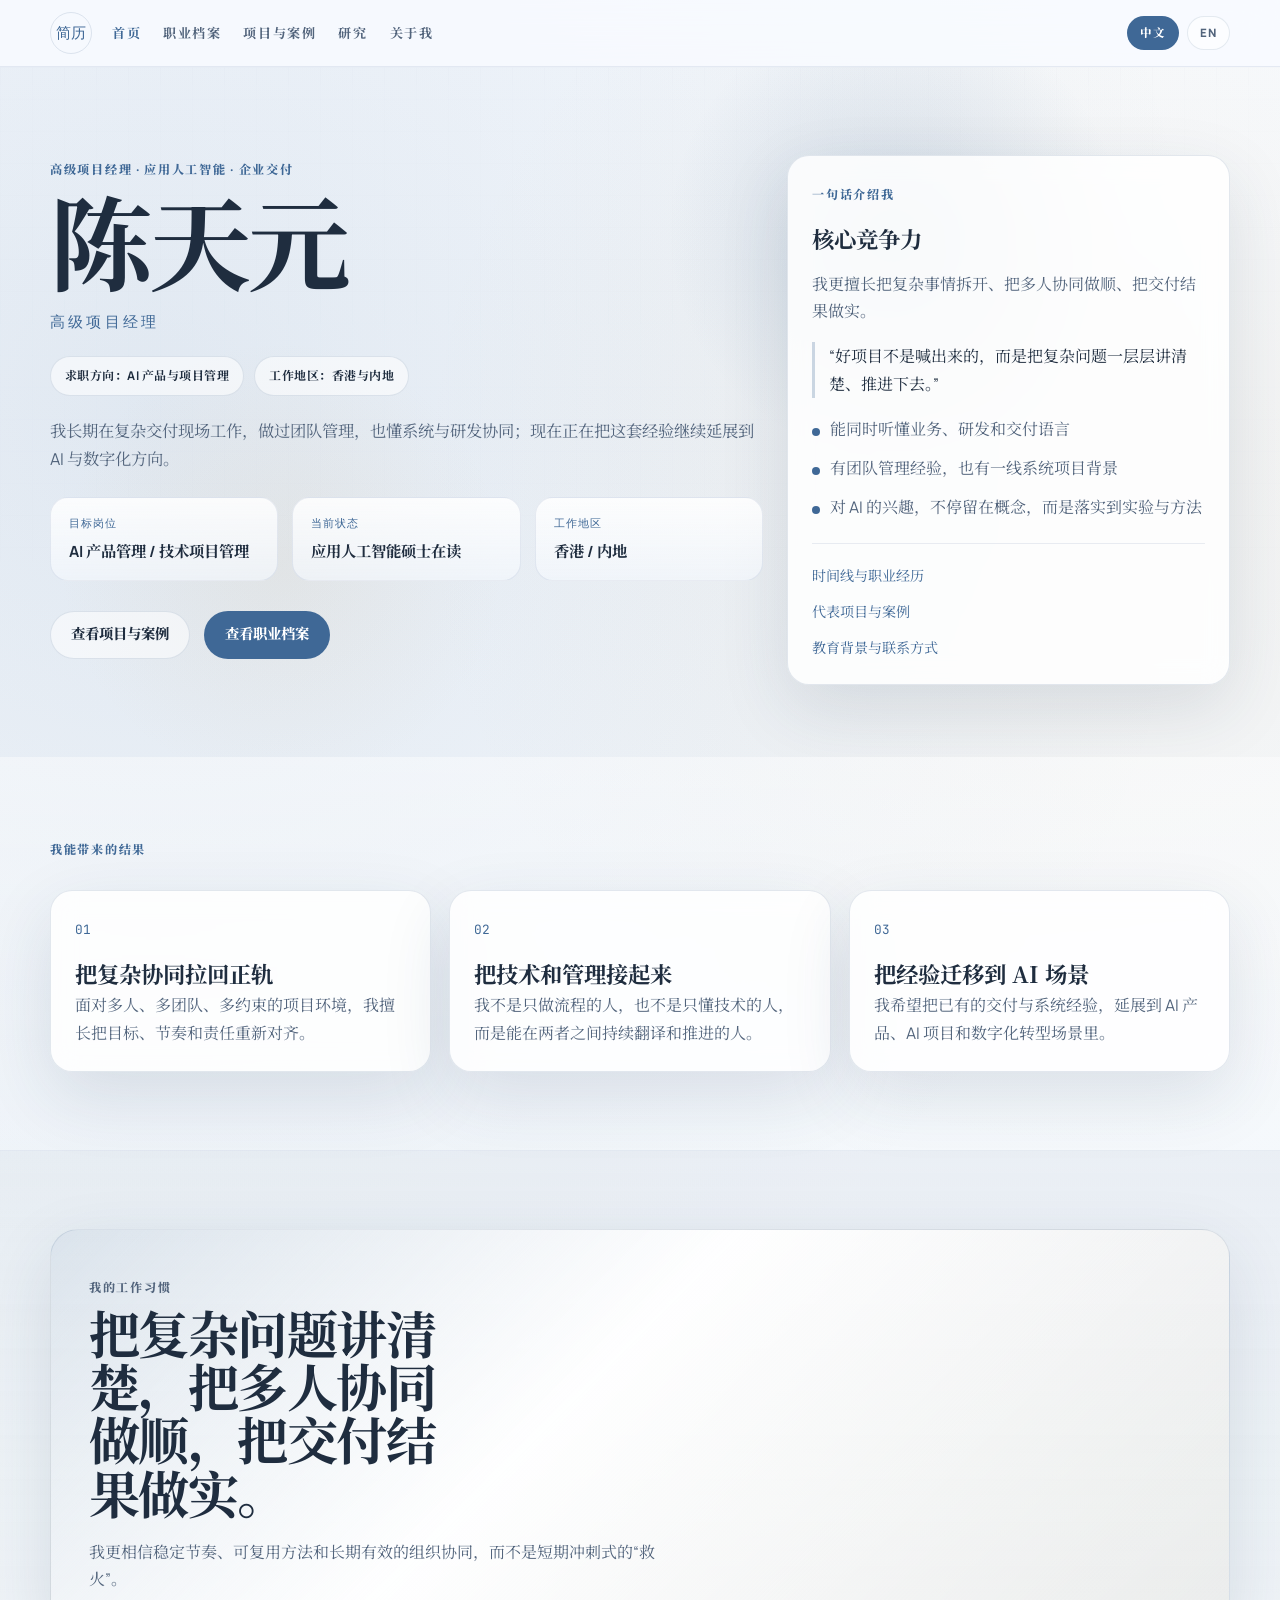
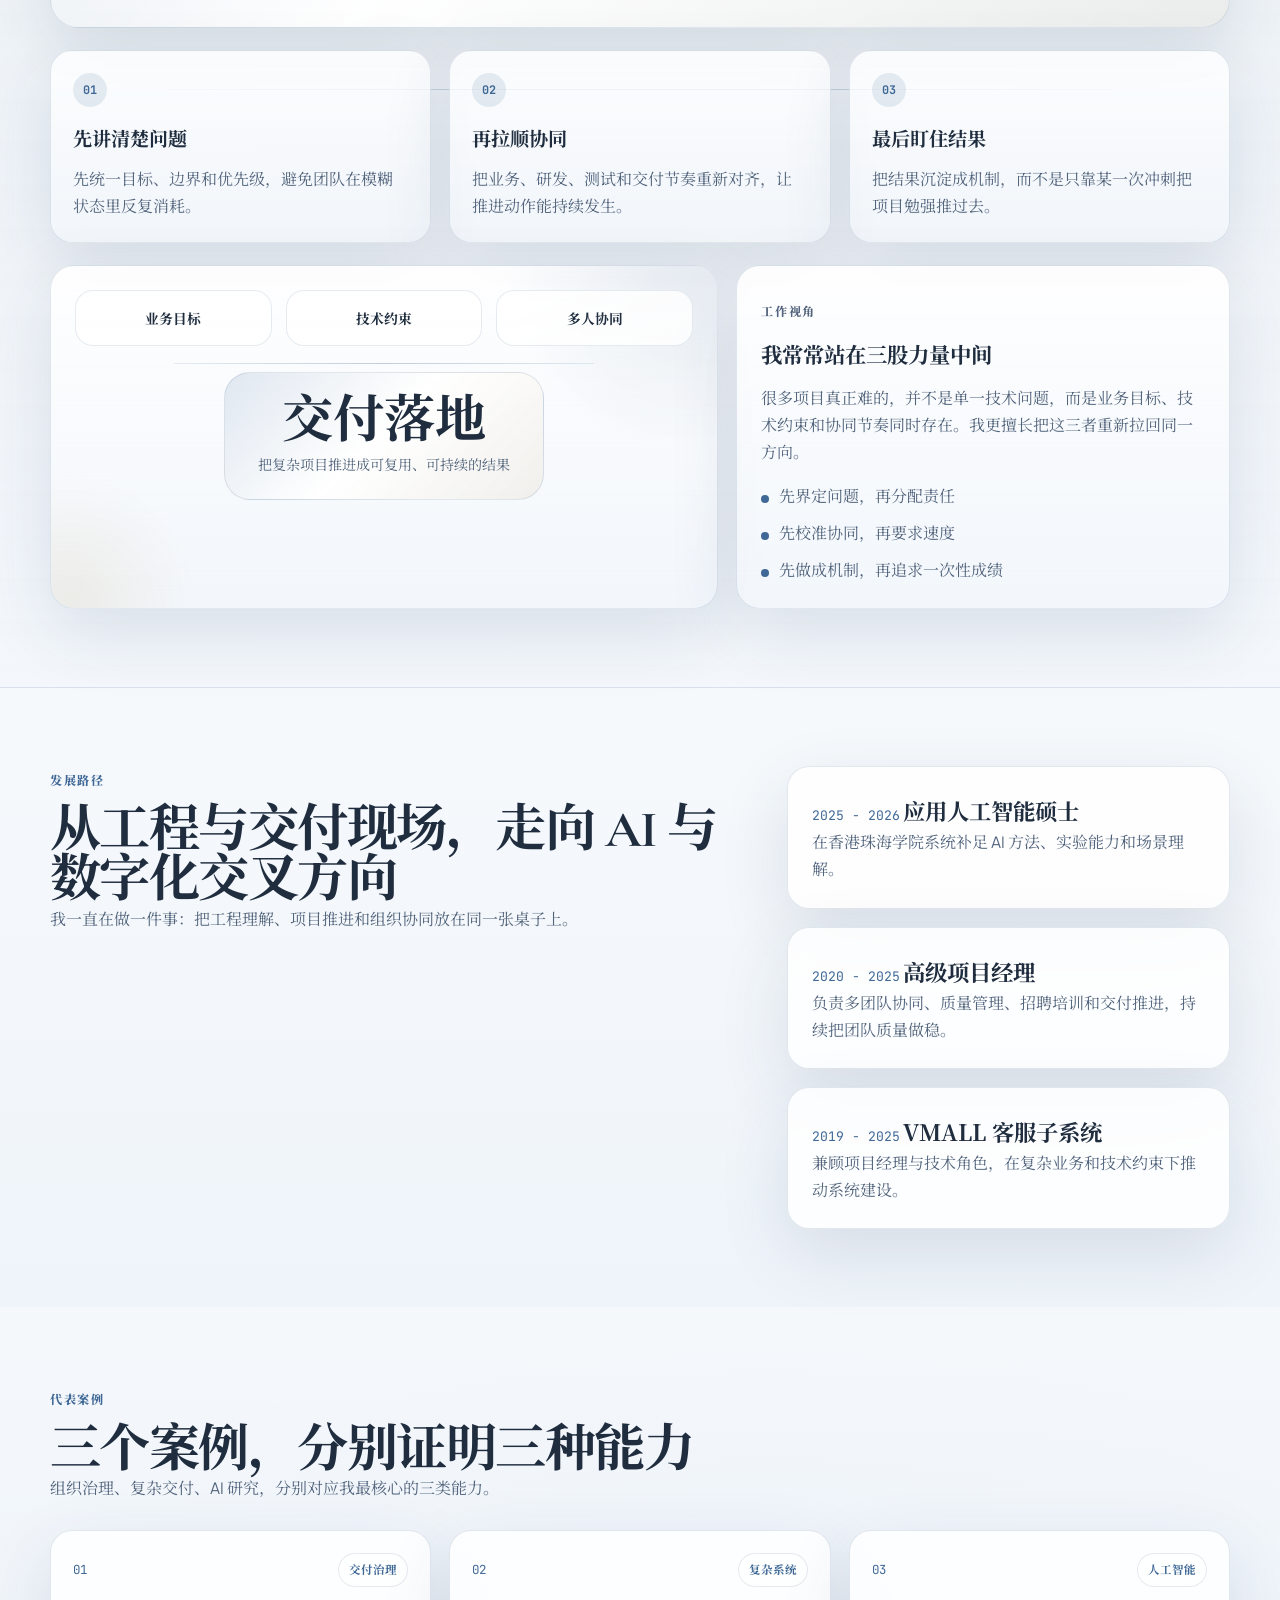
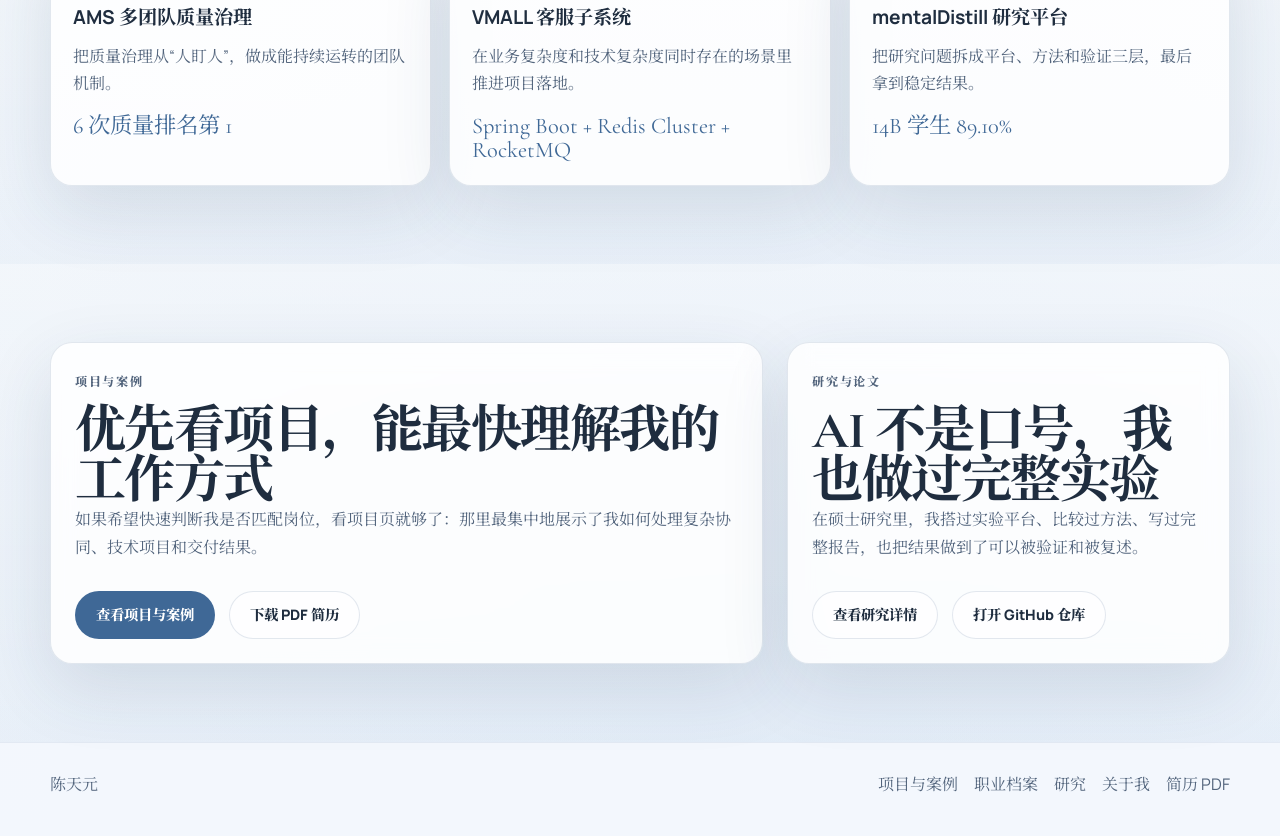
==== commit f8d1e26b: "Add visual boards and improve text contrast" ====
--- a/index.html
+++ b/index.html
@@ -138,6 +138,29 @@
             <p>把结果沉淀成机制，而不是只靠某一次冲刺把项目勉强推过去。</p>
           </article>
         </div>
+        <div class="visual-board reveal">
+          <div class="visual-board-diagram">
+            <div class="visual-node-layer">
+              <span class="visual-node">业务目标</span>
+              <span class="visual-node">技术约束</span>
+              <span class="visual-node">多人协同</span>
+            </div>
+            <div class="visual-core">
+              <strong>交付落地</strong>
+              <span>把复杂项目推进成可复用、可持续的结果</span>
+            </div>
+          </div>
+          <div class="visual-board-copy">
+            <p class="card-kicker">工作视角</p>
+            <h3>我常常站在三股力量中间</h3>
+            <p>很多项目真正难的，并不是单一技术问题，而是业务目标、技术约束和协同节奏同时存在。我更擅长把这三者重新拉回同一方向。</p>
+            <ul class="fact-list compact">
+              <li>先界定问题，再分配责任</li>
+              <li>先校准协同，再要求速度</li>
+              <li>先做成机制，再追求一次性成绩</li>
+            </ul>
+          </div>
+        </div>
       </div>
     </section>
 
--- a/css/site.css
+++ b/css/site.css
@@ -6,7 +6,7 @@
   --line: rgba(81, 111, 152, 0.16);
   --line-strong: rgba(81, 111, 152, 0.28);
   --text: #1f2d3f;
-  --muted: #64748a;
+  --muted: #52647c;
   --gold: #c4a46f;
   --gold-soft: #d1b27d;
   --aqua: #3f6896;
@@ -542,10 +542,24 @@
   grid-template-columns: repeat(3, minmax(0, 1fr));
   gap: 18px;
   margin-top: 22px;
+  position: relative;
+}
+
+.method-roadmap::before,
+.career-lens::before {
+  content: "";
+  position: absolute;
+  left: 10%;
+  right: 10%;
+  top: 39px;
+  height: 1px;
+  background: linear-gradient(90deg, rgba(63, 104, 150, 0.12), rgba(63, 104, 150, 0.32), rgba(63, 104, 150, 0.12));
+  pointer-events: none;
 }
 
 .method-step {
   position: relative;
+  z-index: 1;
   border: 1px solid var(--line);
   border-radius: 22px;
   padding: 22px;
@@ -578,6 +592,144 @@
   color: var(--muted);
 }
 
+.career-lens {
+  display: grid;
+  grid-template-columns: repeat(3, minmax(0, 1fr));
+  gap: 18px;
+  margin-top: 22px;
+  position: relative;
+}
+
+.visual-board {
+  display: grid;
+  grid-template-columns: minmax(0, 1.15fr) minmax(280px, 0.85fr);
+  gap: 18px;
+  margin-top: 22px;
+}
+
+.visual-board-diagram,
+.visual-board-copy {
+  position: relative;
+  border: 1px solid var(--line);
+  border-radius: 24px;
+  background: linear-gradient(180deg, rgba(255, 255, 255, 0.9), rgba(242, 247, 252, 0.62));
+  box-shadow: var(--shadow);
+}
+
+.visual-board-diagram {
+  min-height: 280px;
+  padding: 24px;
+  overflow: hidden;
+}
+
+.visual-board-diagram::before,
+.visual-board-diagram::after {
+  content: "";
+  position: absolute;
+  border-radius: 50%;
+  pointer-events: none;
+}
+
+.visual-board-diagram::before {
+  width: 420px;
+  height: 420px;
+  right: -180px;
+  top: -210px;
+  background: radial-gradient(circle, rgba(63, 104, 150, 0.12), transparent 62%);
+}
+
+.visual-board-diagram::after {
+  width: 280px;
+  height: 280px;
+  left: -120px;
+  bottom: -130px;
+  background: radial-gradient(circle, rgba(196, 164, 111, 0.14), transparent 64%);
+}
+
+.visual-node-layer {
+  position: relative;
+  display: grid;
+  grid-template-columns: repeat(3, minmax(0, 1fr));
+  gap: 14px;
+  align-items: start;
+}
+
+.visual-node {
+  position: relative;
+  z-index: 1;
+  display: inline-flex;
+  align-items: center;
+  justify-content: center;
+  min-height: 56px;
+  padding: 10px 14px;
+  border: 1px solid rgba(81, 111, 152, 0.14);
+  border-radius: 18px;
+  background: rgba(255, 255, 255, 0.82);
+  color: var(--text);
+  font-size: 0.86rem;
+  font-weight: 700;
+  text-align: center;
+}
+
+.visual-node-layer::after {
+  content: "";
+  position: absolute;
+  left: 16%;
+  right: 16%;
+  top: 73px;
+  height: 1px;
+  background: linear-gradient(90deg, rgba(63, 104, 150, 0.12), rgba(63, 104, 150, 0.32), rgba(63, 104, 150, 0.12));
+}
+
+.visual-core {
+  position: relative;
+  z-index: 1;
+  display: grid;
+  gap: 8px;
+  align-content: center;
+  justify-items: center;
+  width: min(100%, 320px);
+  min-height: 128px;
+  margin: 26px auto 0;
+  padding: 22px;
+  border-radius: 26px;
+  background: linear-gradient(135deg, rgba(63, 104, 150, 0.14), rgba(255, 255, 255, 0.98) 48%, rgba(196, 164, 111, 0.12));
+  border: 1px solid rgba(81, 111, 152, 0.16);
+  text-align: center;
+}
+
+.visual-core strong {
+  color: var(--text);
+  font-family: "Cormorant Garamond", "Noto Serif SC", serif;
+  font-size: clamp(2rem, 4vw, 3.4rem);
+  line-height: 0.95;
+}
+
+.visual-core span {
+  color: var(--muted);
+  font-size: 0.88rem;
+  line-height: 1.55;
+}
+
+.visual-board-copy {
+  padding: 24px;
+}
+
+.visual-board-copy h3 {
+  margin-top: 12px;
+  font-size: 1.34rem;
+  color: var(--text);
+}
+
+.visual-board-copy p {
+  margin-top: 12px;
+  color: var(--muted);
+}
+
+.visual-board-copy .fact-list {
+  margin-top: 16px;
+}
+
 .hero-quote {
   margin-top: 16px;
   padding-left: 14px;
@@ -701,8 +853,8 @@
   width: 8px;
   height: 8px;
   border-radius: 50%;
-  background: var(--gold-soft);
-  box-shadow: 0 0 0 6px rgba(214, 186, 123, 0.12);
+  background: var(--aqua);
+  box-shadow: 0 0 0 6px rgba(63, 104, 150, 0.12);
 }
 
 .timeline-card p,
@@ -753,7 +905,7 @@
 }
 
 .footer-links a:hover {
-  color: var(--gold-soft);
+  color: var(--aqua);
 }
 
 .research-figure-grid {
@@ -1032,11 +1184,16 @@
   .hero-quickfacts,
   .hero-statbar,
   .method-roadmap,
+  .career-lens,
   .research-figure-grid,
   .project-grid,
   .case-strip-grid,
   .career-proof-grid {
     grid-template-columns: 1fr 1fr;
+  }
+
+  .visual-board {
+    grid-template-columns: 1fr;
   }
 }
 
@@ -1222,11 +1379,29 @@
   .hero-quickfacts,
   .hero-statbar,
   .method-roadmap,
+  .career-lens,
   .research-figure-grid,
   .project-grid,
   .case-strip-grid,
   .career-proof-grid {
     grid-template-columns: 1fr;
+  }
+
+  .visual-node-layer {
+    grid-template-columns: 1fr;
+  }
+
+  .visual-node-layer::after {
+    display: none;
+  }
+
+  .visual-board-diagram {
+    min-height: auto;
+  }
+
+  .method-roadmap::before,
+  .career-lens::before {
+    display: none;
   }
 
   .qr-download-card img {
@@ -1356,6 +1531,11 @@
     min-height: 150px;
   }
 
+  .visual-board-diagram,
+  .visual-board-copy {
+    border-radius: 18px;
+  }
+
   .metric-card strong {
     font-size: 2rem;
   }
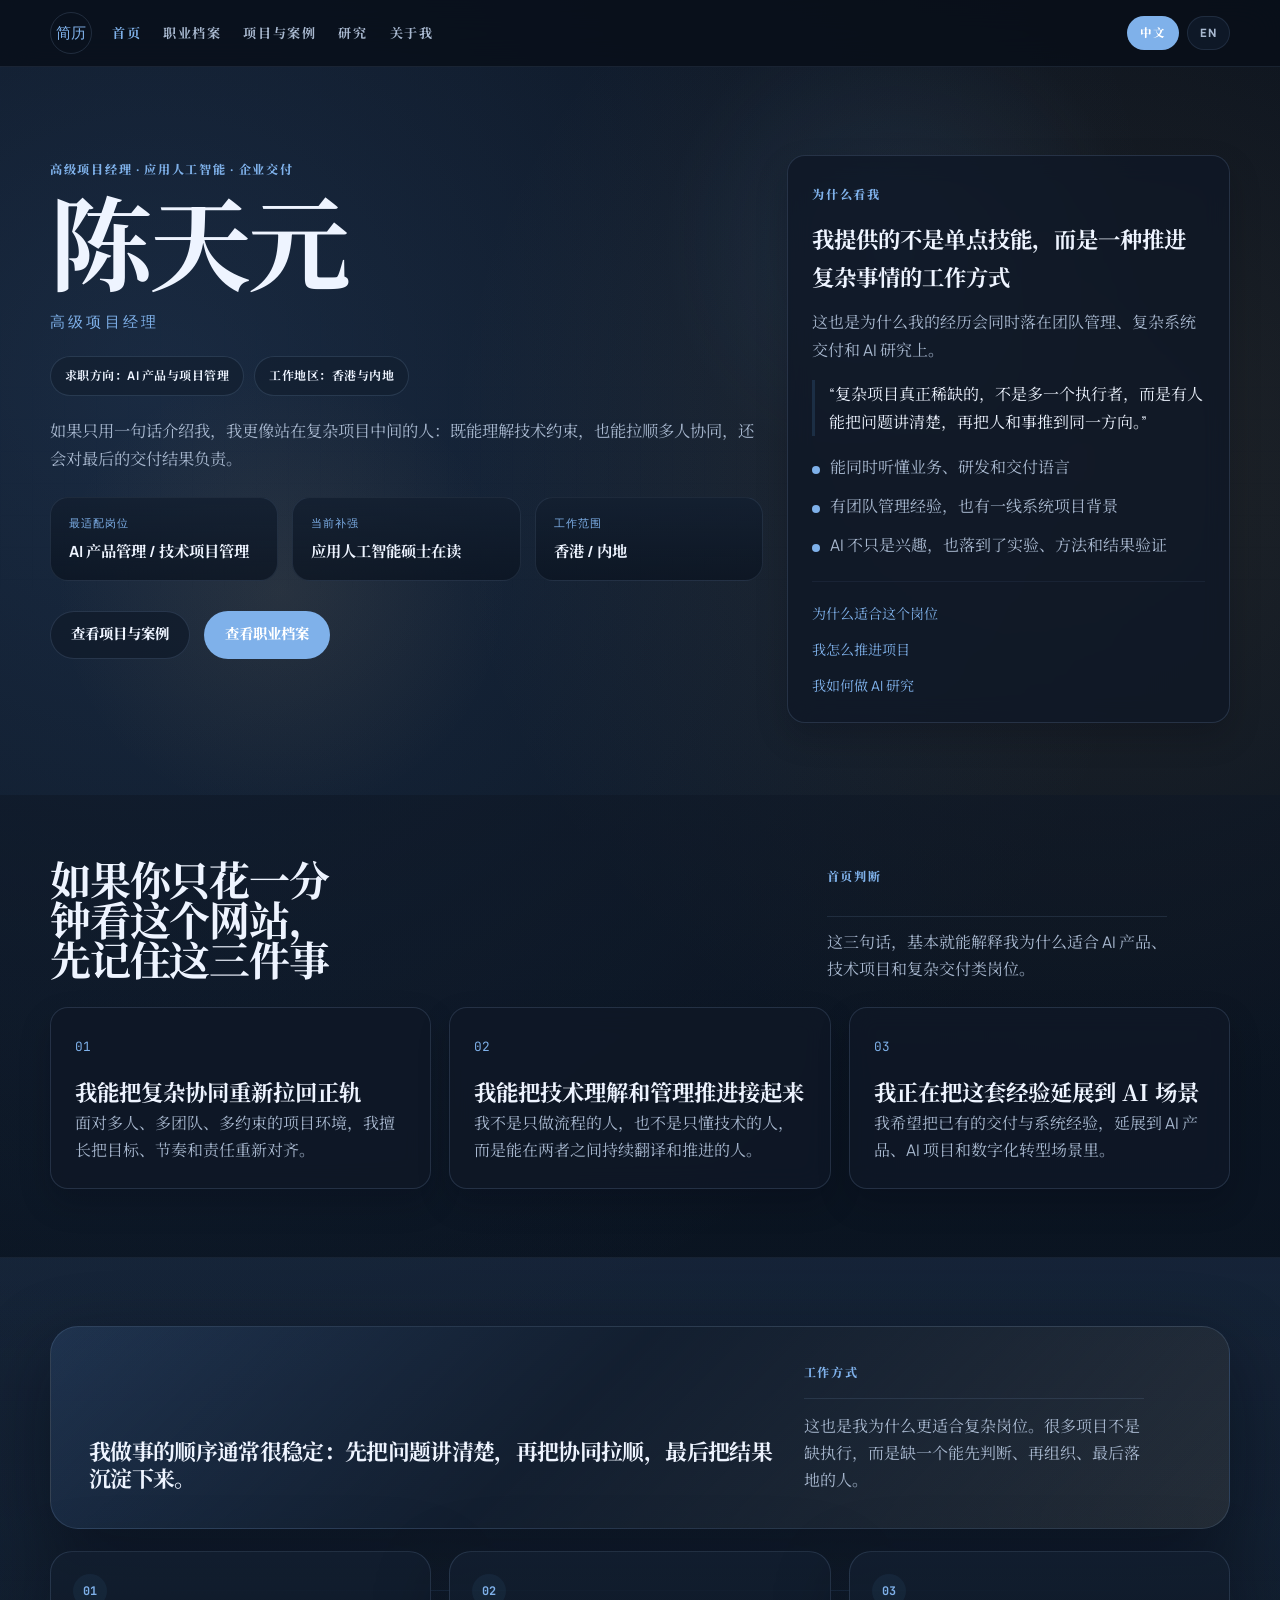
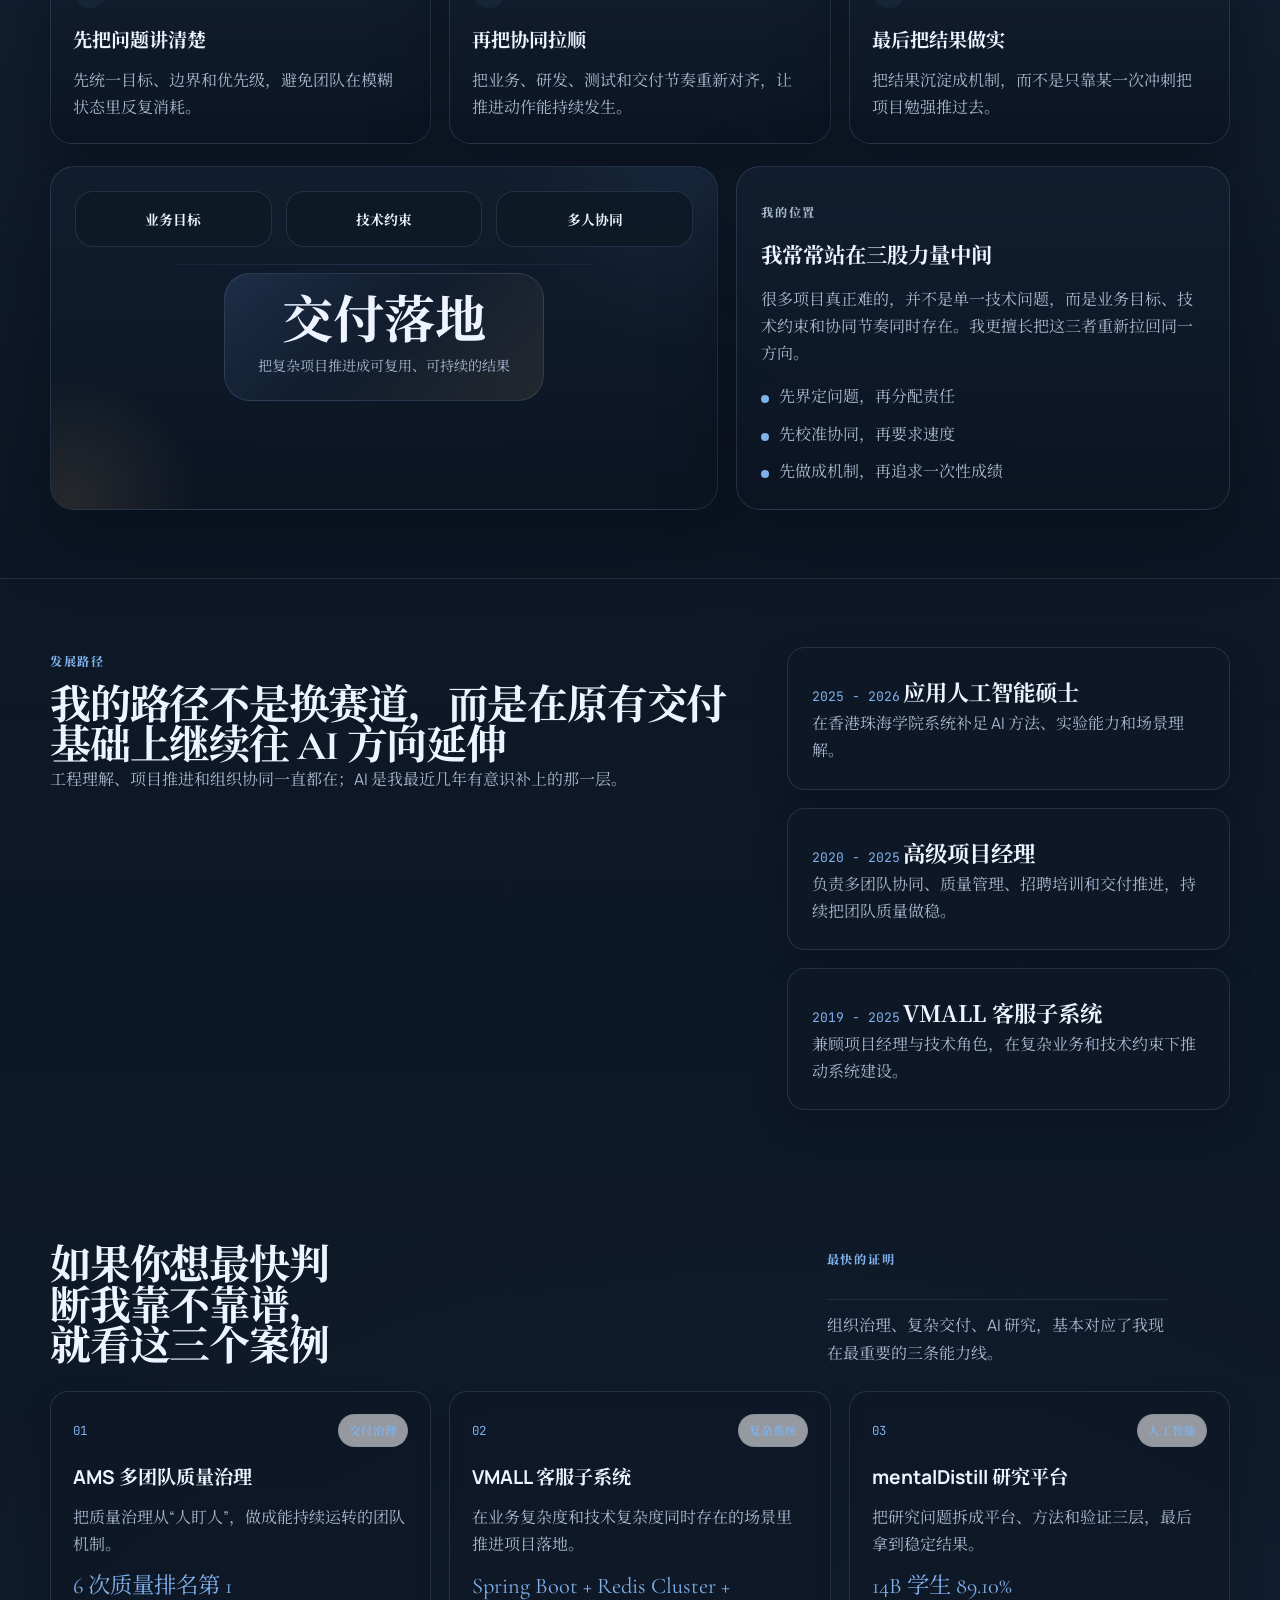
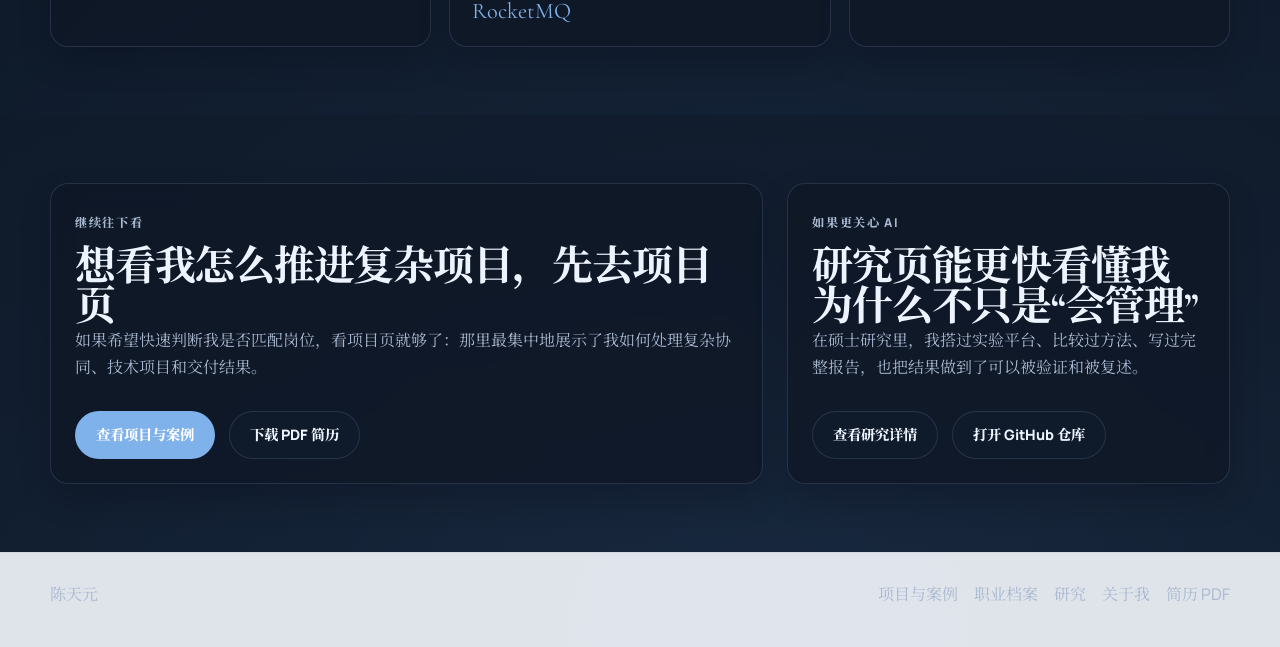
==== commit 89fc8531: "Rewrite home and about narratives" ====
--- a/index.html
+++ b/index.html
@@ -49,18 +49,18 @@
           <span class="signal-pill">求职方向：AI 产品与项目管理</span>
           <span class="signal-pill">工作地区：香港与内地</span>
         </div>
-        <p class="lead">我长期在复杂交付现场工作，做过团队管理，也懂系统与研发协同；现在正在把这套经验继续延展到 AI 与数字化方向。</p>
+        <p class="lead">如果只用一句话介绍我，我更像站在复杂项目中间的人：既能理解技术约束，也能拉顺多人协同，还会对最后的交付结果负责。</p>
         <div class="hero-quickfacts">
           <div class="quickfact">
-            <span class="quickfact-label">目标岗位</span>
+            <span class="quickfact-label">最适配岗位</span>
             <strong>AI 产品管理 / 技术项目管理</strong>
           </div>
           <div class="quickfact">
-            <span class="quickfact-label">当前状态</span>
+            <span class="quickfact-label">当前补强</span>
             <strong>应用人工智能硕士在读</strong>
           </div>
           <div class="quickfact">
-            <span class="quickfact-label">工作地区</span>
+            <span class="quickfact-label">工作范围</span>
             <strong>香港 / 内地</strong>
           </div>
         </div>
@@ -70,19 +70,19 @@
         </div>
       </div>
       <div class="hero-card reveal">
-        <p class="card-kicker">一句话介绍我</p>
-        <h2>核心竞争力</h2>
-        <p class="hero-card-text">我更擅长把复杂事情拆开、把多人协同做顺、把交付结果做实。</p>
-        <p class="hero-quote">“好项目不是喊出来的，而是把复杂问题一层层讲清楚、推进下去。”</p>
+        <p class="card-kicker">为什么看我</p>
+        <h2>我提供的不是单点技能，而是一种推进复杂事情的工作方式</h2>
+        <p class="hero-card-text">这也是为什么我的经历会同时落在团队管理、复杂系统交付和 AI 研究上。</p>
+        <p class="hero-quote">“复杂项目真正稀缺的，不是多一个执行者，而是有人能把问题讲清楚，再把人和事推到同一方向。”</p>
         <ul class="fact-list">
           <li>能同时听懂业务、研发和交付语言</li>
           <li>有团队管理经验，也有一线系统项目背景</li>
-          <li>对 AI 的兴趣，不停留在概念，而是落实到实验与方法</li>
+          <li>AI 不只是兴趣，也落到了实验、方法和结果验证</li>
         </ul>
         <div class="hero-mini-links">
-          <a href="career.html">时间线与职业经历</a>
-          <a href="projects.html">代表项目与案例</a>
-          <a href="about.html">教育背景与联系方式</a>
+          <a href="career.html">为什么适合这个岗位</a>
+          <a href="projects.html">我怎么推进项目</a>
+          <a href="research.html">我如何做 AI 研究</a>
         </div>
       </div>
     </div>
@@ -92,22 +92,24 @@
     <section class="section-block section-plain">
       <div class="shell">
         <div class="section-head reveal">
-          <p class="eyebrow">我能带来的结果</p>
+          <p class="eyebrow">首页判断</p>
+          <h2>如果你只花一分钟看这个网站，先记住这三件事</h2>
+          <p class="section-text">这三句话，基本就能解释我为什么适合 AI 产品、技术项目和复杂交付类岗位。</p>
         </div>
         <div class="feature-grid">
           <article class="feature-card reveal">
             <span class="index-tag">01</span>
-            <h3>把复杂协同拉回正轨</h3>
+            <h3>我能把复杂协同重新拉回正轨</h3>
             <p>面对多人、多团队、多约束的项目环境，我擅长把目标、节奏和责任重新对齐。</p>
           </article>
           <article class="feature-card reveal">
             <span class="index-tag">02</span>
-            <h3>把技术和管理接起来</h3>
+            <h3>我能把技术理解和管理推进接起来</h3>
             <p>我不是只做流程的人，也不是只懂技术的人，而是能在两者之间持续翻译和推进的人。</p>
           </article>
           <article class="feature-card reveal">
             <span class="index-tag">03</span>
-            <h3>把经验迁移到 AI 场景</h3>
+            <h3>我正在把这套经验延展到 AI 场景</h3>
             <p>我希望把已有的交付与系统经验，延展到 AI 产品、AI 项目和数字化转型场景里。</p>
           </article>
         </div>
@@ -117,24 +119,24 @@
     <section class="section-block section-accent">
       <div class="shell">
         <div class="quote-band reveal">
-          <p class="eyebrow">我的工作习惯</p>
-          <h2>把复杂问题讲清楚，把多人协同做顺，把交付结果做实。</h2>
-          <p>我更相信稳定节奏、可复用方法和长期有效的组织协同，而不是短期冲刺式的“救火”。</p>
+          <p class="eyebrow">工作方式</p>
+          <h2>我做事的顺序通常很稳定：先把问题讲清楚，再把协同拉顺，最后把结果沉淀下来。</h2>
+          <p>这也是我为什么更适合复杂岗位。很多项目不是缺执行，而是缺一个能先判断、再组织、最后落地的人。</p>
         </div>
         <div class="method-roadmap reveal">
           <article class="method-step">
             <span>01</span>
-            <h3>先讲清楚问题</h3>
+            <h3>先把问题讲清楚</h3>
             <p>先统一目标、边界和优先级，避免团队在模糊状态里反复消耗。</p>
           </article>
           <article class="method-step">
             <span>02</span>
-            <h3>再拉顺协同</h3>
+            <h3>再把协同拉顺</h3>
             <p>把业务、研发、测试和交付节奏重新对齐，让推进动作能持续发生。</p>
           </article>
           <article class="method-step">
             <span>03</span>
-            <h3>最后盯住结果</h3>
+            <h3>最后把结果做实</h3>
             <p>把结果沉淀成机制，而不是只靠某一次冲刺把项目勉强推过去。</p>
           </article>
         </div>
@@ -151,7 +153,7 @@
             </div>
           </div>
           <div class="visual-board-copy">
-            <p class="card-kicker">工作视角</p>
+            <p class="card-kicker">我的位置</p>
             <h3>我常常站在三股力量中间</h3>
             <p>很多项目真正难的，并不是单一技术问题，而是业务目标、技术约束和协同节奏同时存在。我更擅长把这三者重新拉回同一方向。</p>
             <ul class="fact-list compact">
@@ -168,8 +170,8 @@
       <div class="shell two-column">
         <div class="timeline-preview reveal">
           <p class="eyebrow">发展路径</p>
-          <h2>从工程与交付现场，走向 AI 与数字化交叉方向</h2>
-          <p class="section-text">我一直在做一件事：把工程理解、项目推进和组织协同放在同一张桌子上。</p>
+          <h2>我的路径不是换赛道，而是在原有交付基础上继续往 AI 方向延伸</h2>
+          <p class="section-text">工程理解、项目推进和组织协同一直都在；AI 是我最近几年有意识补上的那一层。</p>
         </div>
         <div class="stack reveal">
           <div class="stack-item">
@@ -194,9 +196,9 @@
     <section class="section-block section-plain">
       <div class="shell">
         <div class="section-head reveal">
-          <p class="eyebrow">代表案例</p>
-          <h2>三个案例，分别证明三种能力</h2>
-          <p class="section-text">组织治理、复杂交付、AI 研究，分别对应我最核心的三类能力。</p>
+          <p class="eyebrow">最快的证明</p>
+          <h2>如果你想最快判断我靠不靠谱，就看这三个案例</h2>
+          <p class="section-text">组织治理、复杂交付、AI 研究，基本对应了我现在最重要的三条能力线。</p>
         </div>
         <div class="case-strip-grid">
           <article class="case-strip reveal">
@@ -233,8 +235,8 @@
     <section class="section-block section-plain">
       <div class="shell highlight-row">
         <article class="feature-card reveal">
-          <p class="card-kicker">项目与案例</p>
-          <h2>优先看项目，能最快理解我的工作方式</h2>
+          <p class="card-kicker">继续往下看</p>
+          <h2>想看我怎么推进复杂项目，先去项目页</h2>
           <p>如果希望快速判断我是否匹配岗位，看项目页就够了：那里最集中地展示了我如何处理复杂协同、技术项目和交付结果。</p>
           <div class="cta-row">
             <a class="button button-primary" href="projects.html">查看项目与案例</a>
@@ -242,8 +244,8 @@
           </div>
         </article>
         <article class="feature-card reveal">
-          <p class="card-kicker">研究与论文</p>
-          <h2>AI 不是口号，我也做过完整实验</h2>
+          <p class="card-kicker">如果更关心 AI</p>
+          <h2>研究页能更快看懂我为什么不只是“会管理”</h2>
           <p>在硕士研究里，我搭过实验平台、比较过方法、写过完整报告，也把结果做到了可以被验证和被复述。</p>
           <div class="cta-row">
             <a class="button button-secondary" href="research.html">查看研究详情</a>
--- a/css/site.css
+++ b/css/site.css
@@ -1,16 +1,16 @@
 :root {
-  --bg: #f3f7fb;
-  --bg-soft: #e8eff7;
-  --panel: rgba(255, 255, 255, 0.84);
-  --panel-strong: rgba(255, 255, 255, 0.96);
-  --line: rgba(81, 111, 152, 0.16);
-  --line-strong: rgba(81, 111, 152, 0.28);
-  --text: #1f2d3f;
-  --muted: #52647c;
+  --bg: #08111d;
+  --bg-soft: #101b2a;
+  --panel: rgba(15, 24, 38, 0.82);
+  --panel-strong: rgba(20, 31, 48, 0.94);
+  --line: rgba(127, 155, 193, 0.2);
+  --line-strong: rgba(127, 155, 193, 0.34);
+  --text: #eef4ff;
+  --muted: #a8b8cf;
   --gold: #c4a46f;
-  --gold-soft: #d1b27d;
-  --aqua: #3f6896;
-  --shadow: 0 24px 70px rgba(37, 61, 94, 0.12);
+  --gold-soft: #dcc18d;
+  --aqua: #7fb1ea;
+  --shadow: 0 24px 72px rgba(2, 7, 15, 0.42);
   --max: 1180px;
   --radius: 22px;
 }
@@ -30,10 +30,10 @@
   font-family: "Manrope", "Noto Serif SC", sans-serif;
   color: var(--text);
   background:
-    radial-gradient(circle at 12% 10%, rgba(63, 104, 150, 0.12), transparent 28%),
-    radial-gradient(circle at 85% 12%, rgba(196, 164, 111, 0.1), transparent 18%),
-    radial-gradient(circle at 60% 100%, rgba(203, 221, 242, 0.34), transparent 28%),
-    linear-gradient(180deg, #f8fbff, #f3f7fb 36%, #e9f0f8 100%);
+    radial-gradient(circle at 12% 10%, rgba(83, 128, 189, 0.22), transparent 28%),
+    radial-gradient(circle at 85% 12%, rgba(196, 164, 111, 0.12), transparent 18%),
+    radial-gradient(circle at 60% 100%, rgba(43, 69, 104, 0.4), transparent 28%),
+    linear-gradient(180deg, #09111d, #0b1624 36%, #111e30 100%);
   line-height: 1.7;
   -webkit-font-smoothing: antialiased;
   overflow-x: hidden;
@@ -68,8 +68,8 @@
   top: 0;
   z-index: 20;
   backdrop-filter: blur(18px);
-  background: rgba(248, 251, 255, 0.84);
-  border-bottom: 1px solid rgba(81, 111, 152, 0.12);
+  background: rgba(8, 14, 24, 0.8);
+  border-bottom: 1px solid rgba(127, 155, 193, 0.14);
 }
 
 .nav-shell {
@@ -114,8 +114,8 @@
   min-height: 34px;
   padding: 0 12px;
   border-radius: 999px;
-  border: 1px solid rgba(81, 111, 152, 0.14);
-  background: rgba(255, 255, 255, 0.5);
+  border: 1px solid rgba(127, 155, 193, 0.16);
+  background: rgba(17, 28, 43, 0.82);
   color: var(--muted);
   font-size: 0.72rem;
   font-weight: 800;
@@ -272,7 +272,7 @@
   padding: 9px 14px;
   border-radius: 999px;
   border: 1px solid var(--line);
-  background: rgba(255, 255, 255, 0.58);
+  background: rgba(19, 31, 48, 0.72);
   color: var(--text);
   font-size: 0.75rem;
   letter-spacing: 0.04em;
@@ -284,7 +284,7 @@
 .timeline-preview h2,
 .feature-card h2 {
   margin-top: 12px;
-  font-size: clamp(2.5rem, 4vw, 4.2rem);
+  font-size: clamp(1.9rem, 3.2vw, 3.1rem);
 }
 
 .lead,
@@ -314,9 +314,9 @@
 
 .quickfact {
   padding: 16px 18px;
-  border: 1px solid rgba(81, 111, 152, 0.12);
+  border: 1px solid rgba(127, 155, 193, 0.14);
   border-radius: 18px;
-  background: linear-gradient(180deg, rgba(255, 255, 255, 0.86), rgba(244, 248, 253, 0.66));
+  background: linear-gradient(180deg, rgba(19, 31, 48, 0.86), rgba(11, 20, 33, 0.78));
 }
 
 .quickfact-label {
@@ -378,7 +378,7 @@
 
 .button-secondary {
   color: var(--text);
-  background: rgba(255, 255, 255, 0.56);
+  background: rgba(17, 28, 43, 0.84);
   border-color: var(--line);
 }
 
@@ -392,7 +392,7 @@
 .stack-item {
   border: 1px solid var(--line);
   background: var(--panel);
-  box-shadow: var(--shadow);
+  box-shadow: 0 14px 32px rgba(2, 7, 15, 0.2);
   backdrop-filter: blur(12px);
 }
 
@@ -402,7 +402,7 @@
 .matrix-card,
 .edu-card,
 .stack-item {
-  border-radius: var(--radius);
+  border-radius: 18px;
   padding: 24px;
 }
 
@@ -490,7 +490,7 @@
 }
 
 .section-block {
-  padding: 78px 0;
+  padding: 68px 0;
 }
 
 .section-tight-top {
@@ -502,38 +502,54 @@
 }
 
 .section-plain {
-  background: linear-gradient(180deg, rgba(255, 255, 255, 0.42), rgba(255, 255, 255, 0.08));
+  background: linear-gradient(180deg, rgba(14, 23, 37, 0.58), rgba(8, 14, 24, 0.18));
 }
 
 .section-accent {
   background:
-    linear-gradient(180deg, rgba(63, 104, 150, 0.08), rgba(255, 255, 255, 0.18)),
-    linear-gradient(180deg, rgba(255, 255, 255, 0.42), rgba(255, 255, 255, 0.1));
-  border-top: 1px solid rgba(81, 111, 152, 0.1);
-  border-bottom: 1px solid rgba(81, 111, 152, 0.1);
+    linear-gradient(180deg, rgba(83, 128, 189, 0.12), rgba(12, 21, 34, 0.2)),
+    linear-gradient(180deg, rgba(14, 23, 37, 0.62), rgba(9, 16, 27, 0.28));
+  border-top: 1px solid rgba(127, 155, 193, 0.1);
+  border-bottom: 1px solid rgba(127, 155, 193, 0.1);
 }
 
 .quote-band {
+  display: grid;
+  grid-template-columns: minmax(0, 1.45fr) minmax(260px, 0.82fr);
+  gap: 14px 30px;
+  align-items: end;
   padding: 34px 38px;
   border: 1px solid var(--line);
   border-radius: 28px;
   background:
-    linear-gradient(135deg, rgba(63, 104, 150, 0.08), rgba(255, 255, 255, 0.94) 44%, rgba(196, 164, 111, 0.08));
+    linear-gradient(135deg, rgba(68, 109, 166, 0.22), rgba(19, 31, 48, 0.96) 44%, rgba(196, 164, 111, 0.1));
   box-shadow: var(--shadow);
 }
 
+.quote-band .eyebrow {
+  grid-column: 2;
+  align-self: start;
+  margin-top: 2px;
+}
+
 .quote-band h2 {
-  margin-top: 12px;
-  max-width: 16ch;
+  grid-column: 1;
+  grid-row: 1 / span 2;
+  margin-top: 0;
+  max-width: none;
   font-family: "Cormorant Garamond", "Noto Serif SC", serif;
-  font-size: clamp(2.2rem, 4vw, 4rem);
-  line-height: 1.04;
+  font-size: clamp(1.24rem, 1.72vw, 1.88rem);
+  line-height: 1.24;
   letter-spacing: -0.03em;
-}
-
-.quote-band p {
-  margin-top: 14px;
-  max-width: 58ch;
+  color: var(--text);
+}
+
+.quote-band > p:not(.eyebrow) {
+  grid-column: 2;
+  margin-top: 0;
+  max-width: 34ch;
+  padding-top: 14px;
+  border-top: 1px solid rgba(127, 155, 193, 0.16);
   color: var(--muted);
 }
 
@@ -563,7 +579,7 @@
   border: 1px solid var(--line);
   border-radius: 22px;
   padding: 22px;
-  background: linear-gradient(180deg, rgba(255, 255, 255, 0.82), rgba(242, 247, 252, 0.56));
+  background: linear-gradient(180deg, rgba(18, 30, 47, 0.9), rgba(11, 20, 33, 0.82));
   box-shadow: var(--shadow);
 }
 
@@ -612,7 +628,7 @@
   position: relative;
   border: 1px solid var(--line);
   border-radius: 24px;
-  background: linear-gradient(180deg, rgba(255, 255, 255, 0.9), rgba(242, 247, 252, 0.62));
+  background: linear-gradient(180deg, rgba(18, 30, 47, 0.92), rgba(11, 20, 33, 0.82));
   box-shadow: var(--shadow);
 }
 
@@ -662,9 +678,9 @@
   justify-content: center;
   min-height: 56px;
   padding: 10px 14px;
-  border: 1px solid rgba(81, 111, 152, 0.14);
+  border: 1px solid rgba(127, 155, 193, 0.18);
   border-radius: 18px;
-  background: rgba(255, 255, 255, 0.82);
+  background: rgba(15, 25, 39, 0.92);
   color: var(--text);
   font-size: 0.86rem;
   font-weight: 700;
@@ -693,8 +709,8 @@
   margin: 26px auto 0;
   padding: 22px;
   border-radius: 26px;
-  background: linear-gradient(135deg, rgba(63, 104, 150, 0.14), rgba(255, 255, 255, 0.98) 48%, rgba(196, 164, 111, 0.12));
-  border: 1px solid rgba(81, 111, 152, 0.16);
+  background: linear-gradient(135deg, rgba(83, 128, 189, 0.2), rgba(18, 30, 47, 0.98) 48%, rgba(196, 164, 111, 0.12));
+  border: 1px solid rgba(127, 155, 193, 0.2);
   text-align: center;
 }
 
@@ -740,7 +756,32 @@
 }
 
 .section-head {
-  margin-bottom: 28px;
+  display: grid;
+  grid-template-columns: minmax(0, 1.3fr) minmax(240px, 0.7fr);
+  gap: 10px 28px;
+  align-items: end;
+  margin-bottom: 24px;
+}
+
+.section-head .eyebrow {
+  grid-column: 2;
+  align-self: start;
+  margin-top: 4px;
+}
+
+.section-head h2 {
+  grid-column: 1;
+  grid-row: 1 / span 2;
+  margin-top: 0;
+  max-width: 15ch;
+}
+
+.section-head .section-text {
+  grid-column: 2;
+  margin-top: 0;
+  max-width: 34ch;
+  padding-top: 12px;
+  border-top: 1px solid rgba(127, 155, 193, 0.16);
 }
 
 .feature-grid,
@@ -1023,8 +1064,8 @@
   margin-bottom: 16px;
   padding: 12px 14px;
   border-radius: 16px;
-  border: 1px solid rgba(81, 111, 152, 0.12);
-  background: linear-gradient(180deg, rgba(255, 255, 255, 0.78), rgba(242, 247, 252, 0.54));
+  border: 1px solid rgba(127, 155, 193, 0.14);
+  background: linear-gradient(180deg, rgba(18, 30, 47, 0.88), rgba(11, 20, 33, 0.78));
 }
 
 .project-roleline span {
@@ -1049,10 +1090,10 @@
 .case-strip,
 .proof-card {
   border: 1px solid var(--line);
-  border-radius: 22px;
+  border-radius: 18px;
   padding: 22px;
   background: var(--panel);
-  box-shadow: var(--shadow);
+  box-shadow: 0 14px 32px rgba(2, 7, 15, 0.2);
 }
 
 .case-strip-head {
@@ -1110,8 +1151,8 @@
 .project-block {
   padding: 16px 18px;
   border-radius: 18px;
-  border: 1px solid rgba(81, 111, 152, 0.12);
-  background: linear-gradient(180deg, rgba(255, 255, 255, 0.76), rgba(242, 247, 252, 0.5));
+  border: 1px solid rgba(127, 155, 193, 0.14);
+  background: linear-gradient(180deg, rgba(18, 30, 47, 0.86), rgba(11, 20, 33, 0.76));
 }
 
 .project-block span {
@@ -1428,11 +1469,11 @@
     grid-template-columns: repeat(4, minmax(0, 1fr));
     gap: 8px;
     padding: 10px;
-    border: 1px solid rgba(81, 111, 152, 0.18);
+    border: 1px solid rgba(127, 155, 193, 0.16);
     border-radius: 18px;
-    background: rgba(246, 250, 255, 0.94);
+    background: rgba(9, 16, 27, 0.94);
     backdrop-filter: blur(18px);
-    box-shadow: 0 18px 32px rgba(37, 61, 94, 0.12);
+    box-shadow: 0 18px 32px rgba(2, 7, 15, 0.32);
   }
 
   .mobile-quickbar a {
@@ -1442,8 +1483,8 @@
     min-height: 44px;
     padding: 0 10px;
     border-radius: 12px;
-    border: 1px solid rgba(81, 111, 152, 0.12);
-    background: rgba(255, 255, 255, 0.62);
+    border: 1px solid rgba(127, 155, 193, 0.14);
+    background: rgba(19, 31, 48, 0.8);
     color: var(--text);
     font-size: 0.78rem;
     font-weight: 800;
@@ -1452,8 +1493,56 @@
 
   .mobile-quickbar a.mobile-quickbar-primary {
     background: var(--aqua);
-    color: #ffffff;
+    color: #08111d;
     border-color: transparent;
+  }
+
+  .quote-band {
+    grid-template-columns: 1fr;
+    gap: 12px;
+    padding: 28px 24px;
+  }
+
+  .section-head {
+    grid-template-columns: 1fr;
+    gap: 10px;
+    margin-bottom: 20px;
+  }
+
+  .section-head .eyebrow,
+  .section-head h2,
+  .section-head .section-text {
+    grid-column: 1;
+    grid-row: auto;
+  }
+
+  .section-head h2,
+  .section-head .section-text {
+    max-width: 100%;
+  }
+
+  .section-head .section-text {
+    padding-top: 0;
+    border-top: 0;
+  }
+
+  .quote-band .eyebrow,
+  .quote-band h2,
+  .quote-band > p:not(.eyebrow) {
+    grid-column: 1;
+    grid-row: auto;
+  }
+
+  .quote-band > p:not(.eyebrow) {
+    max-width: 100%;
+    padding-top: 0;
+    border-top: 0;
+  }
+
+  .quote-band h2 {
+    max-width: 100%;
+    font-size: clamp(1.18rem, 4.1vw, 1.56rem);
+    line-height: 1.2;
   }
 }
 
@@ -1513,6 +1602,20 @@
 
   .lang-switch {
     gap: 6px;
+  }
+
+  .quote-band {
+    padding: 24px 20px;
+  }
+
+  .quote-band h2 {
+    font-size: 1.08rem;
+    line-height: 1.24;
+  }
+
+  .section-head h2 {
+    font-size: 1.5rem;
+    line-height: 1.16;
   }
 
   .hero-quickfacts {
@@ -1556,10 +1659,10 @@
   .contact-card,
   .project-card,
   .case-strip,
-  .proof-card {
     border-radius: 18px;
-  }
-
+    border-radius: 18px;
+  }
+    box-shadow: 0 14px 32px rgba(2, 7, 15, 0.2);
   .mobile-quickbar {
     left: 10px;
     right: 10px;
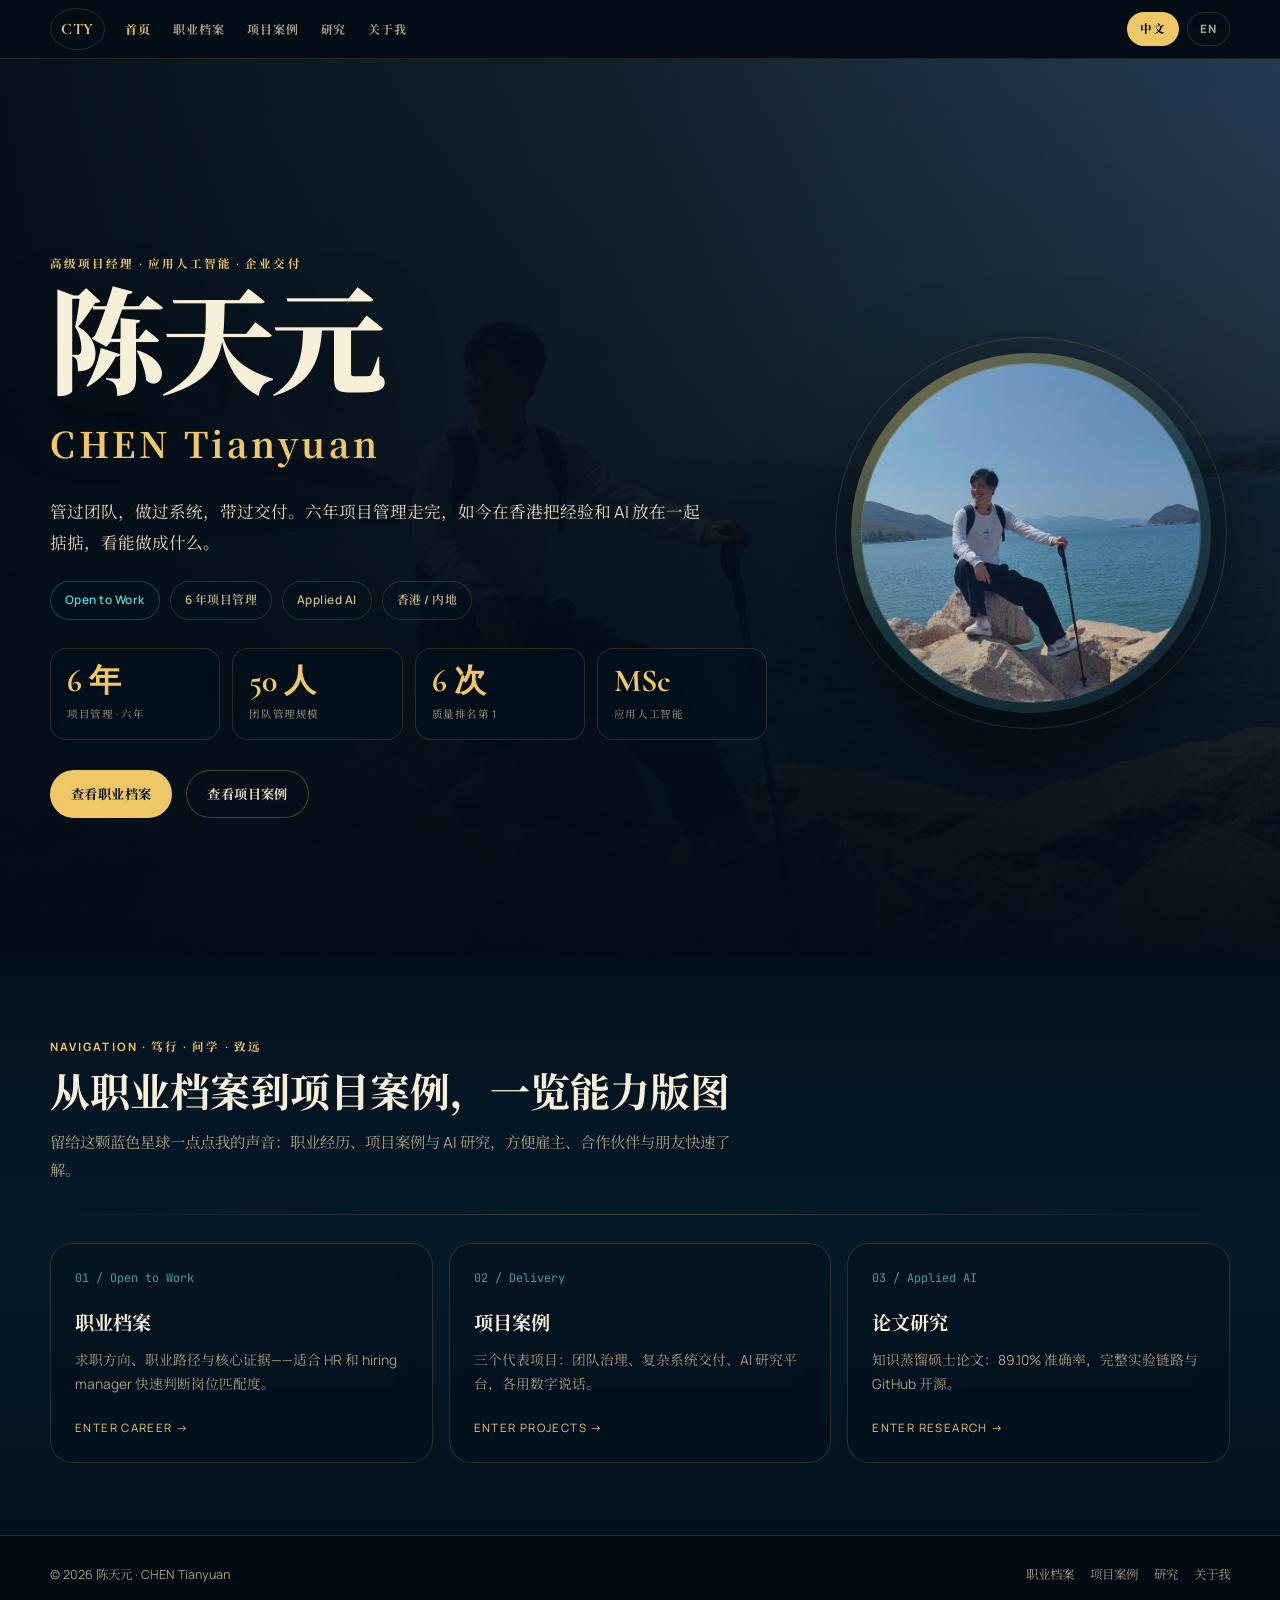
==== commit 8ee2bbb7: "cursor修改" ====
--- a/index.html
+++ b/index.html
@@ -9,6 +9,7 @@
   <meta property="og:title" content="陈天元 | 高级项目经理">
   <meta property="og:description" content="6年团队管理经验，50人规模交付管理，Java 与电商系统背景，应用人工智能硕士。">
   <meta property="og:type" content="website">
+  <meta property="og:image" content="assets/img/portrait.png">
   <meta name="twitter:title" content="陈天元 | 高级项目经理">
   <meta name="twitter:description" content="高级项目经理，6年团队管理经验，应用人工智能硕士，关注 AI、复杂项目交付与数字化转型。">
   <meta name="twitter:card" content="summary_large_image">
@@ -21,11 +22,11 @@
 <body data-page="home">
   <nav class="site-nav">
     <div class="shell nav-shell">
-      <a class="brand" href="index.html">简历</a>
+      <a class="brand" href="index.html">CTY</a>
       <div class="nav-links">
         <a href="index.html" data-nav="home">首页</a>
         <a href="career.html" data-nav="career">职业档案</a>
-        <a href="projects.html" data-nav="projects">项目与案例</a>
+        <a href="projects.html" data-nav="projects">项目案例</a>
         <a href="research.html" data-nav="research">研究</a>
         <a href="about.html" data-nav="about">关于我</a>
       </div>
@@ -37,246 +38,104 @@
   </nav>
 
   <header class="hero-panel hero-home">
+    <div class="hero-bg" aria-hidden="true"></div>
     <div class="hero-noise"></div>
     <div class="shell hero-grid">
       <div class="hero-copy reveal">
         <p class="eyebrow">高级项目经理 · 应用人工智能 · 企业交付</p>
         <div class="name-lockup">
           <h1>陈天元</h1>
-          <p class="hero-roman">高级项目经理</p>
+          <p class="hero-roman">CHEN Tianyuan</p>
         </div>
+        <p class="lead">管过团队，做过系统，带过交付。六年项目管理走完，如今在香港把经验和 AI 放在一起掂掂，看能做成什么。</p>
         <div class="signal-row">
-          <span class="signal-pill">求职方向：AI 产品与项目管理</span>
-          <span class="signal-pill">工作地区：香港与内地</span>
+          <span class="signal-pill cyan">Open to Work</span>
+          <span class="signal-pill">6 年项目管理</span>
+          <span class="signal-pill">Applied AI</span>
+          <span class="signal-pill">香港 / 内地</span>
         </div>
-        <p class="lead">如果只用一句话介绍我，我更像站在复杂项目中间的人：既能理解技术约束，也能拉顺多人协同，还会对最后的交付结果负责。</p>
-        <div class="hero-quickfacts">
-          <div class="quickfact">
-            <span class="quickfact-label">最适配岗位</span>
-            <strong>AI 产品管理 / 技术项目管理</strong>
+        <div class="hero-statbar">
+          <div class="stat-chip">
+            <strong>6 年</strong>
+            <span>项目管理 · 六年</span>
           </div>
-          <div class="quickfact">
-            <span class="quickfact-label">当前补强</span>
-            <strong>应用人工智能硕士在读</strong>
+          <div class="stat-chip">
+            <strong>50 人</strong>
+            <span>团队管理规模</span>
           </div>
-          <div class="quickfact">
-            <span class="quickfact-label">工作范围</span>
-            <strong>香港 / 内地</strong>
+          <div class="stat-chip">
+            <strong>6 次</strong>
+            <span>质量排名第 1</span>
+          </div>
+          <div class="stat-chip">
+            <strong>MSc</strong>
+            <span>应用人工智能</span>
           </div>
         </div>
         <div class="cta-row">
-          <a class="button button-secondary" href="projects.html">查看项目与案例</a>
           <a class="button button-primary" href="career.html">查看职业档案</a>
+          <a class="button button-secondary" href="projects.html">查看项目案例</a>
         </div>
       </div>
-      <div class="hero-card reveal">
-        <p class="card-kicker">为什么看我</p>
-        <h2>我提供的不是单点技能，而是一种推进复杂事情的工作方式</h2>
-        <p class="hero-card-text">这也是为什么我的经历会同时落在团队管理、复杂系统交付和 AI 研究上。</p>
-        <p class="hero-quote">“复杂项目真正稀缺的，不是多一个执行者，而是有人能把问题讲清楚，再把人和事推到同一方向。”</p>
-        <ul class="fact-list">
-          <li>能同时听懂业务、研发和交付语言</li>
-          <li>有团队管理经验，也有一线系统项目背景</li>
-          <li>AI 不只是兴趣，也落到了实验、方法和结果验证</li>
-        </ul>
-        <div class="hero-mini-links">
-          <a href="career.html">为什么适合这个岗位</a>
-          <a href="projects.html">我怎么推进项目</a>
-          <a href="research.html">我如何做 AI 研究</a>
-        </div>
+      <div class="hero-photo reveal">
+        <img src="assets/img/portrait.png" alt="陈天元">
       </div>
     </div>
   </header>
 
   <main>
-    <section class="section-block section-plain">
+    <section class="section-block">
       <div class="shell">
         <div class="section-head reveal">
-          <p class="eyebrow">首页判断</p>
-          <h2>如果你只花一分钟看这个网站，先记住这三件事</h2>
-          <p class="section-text">这三句话，基本就能解释我为什么适合 AI 产品、技术项目和复杂交付类岗位。</p>
+          <p class="eyebrow">Navigation · 笃行 · 问学 · 致远</p>
+          <h2>从职业档案到项目案例，一览能力版图</h2>
+          <p class="section-text">留给这颗蓝色星球一点点我的声音：职业经历、项目案例与 AI 研究，方便雇主、合作伙伴与朋友快速了解。</p>
         </div>
-        <div class="feature-grid">
-          <article class="feature-card reveal">
-            <span class="index-tag">01</span>
-            <h3>我能把复杂协同重新拉回正轨</h3>
-            <p>面对多人、多团队、多约束的项目环境，我擅长把目标、节奏和责任重新对齐。</p>
-          </article>
-          <article class="feature-card reveal">
-            <span class="index-tag">02</span>
-            <h3>我能把技术理解和管理推进接起来</h3>
-            <p>我不是只做流程的人，也不是只懂技术的人，而是能在两者之间持续翻译和推进的人。</p>
-          </article>
-          <article class="feature-card reveal">
-            <span class="index-tag">03</span>
-            <h3>我正在把这套经验延展到 AI 场景</h3>
-            <p>我希望把已有的交付与系统经验，延展到 AI 产品、AI 项目和数字化转型场景里。</p>
-          </article>
+        <div class="wave-divider"></div>
+        <div class="portal-grid">
+          <a class="portal-card reveal" href="career.html">
+            <span class="portal-num">01 / Open to Work</span>
+            <h3>职业档案</h3>
+            <p>求职方向、职业路径与核心证据——适合 HR 和 hiring manager 快速判断岗位匹配度。</p>
+            <span class="portal-arrow">Enter Career →</span>
+          </a>
+          <a class="portal-card reveal" href="projects.html">
+            <span class="portal-num">02 / Delivery</span>
+            <h3>项目案例</h3>
+            <p>三个代表项目：团队治理、复杂系统交付、AI 研究平台，各用数字说话。</p>
+            <span class="portal-arrow">Enter Projects →</span>
+          </a>
+          <a class="portal-card reveal" href="research.html">
+            <span class="portal-num">03 / Applied AI</span>
+            <h3>论文研究</h3>
+            <p>知识蒸馏硕士论文：89.10% 准确率，完整实验链路与 GitHub 开源。</p>
+            <span class="portal-arrow">Enter Research →</span>
+          </a>
         </div>
-      </div>
-    </section>
-
-    <section class="section-block section-accent">
-      <div class="shell">
-        <div class="quote-band reveal">
-          <p class="eyebrow">工作方式</p>
-          <h2>我做事的顺序通常很稳定：先把问题讲清楚，再把协同拉顺，最后把结果沉淀下来。</h2>
-          <p>这也是我为什么更适合复杂岗位。很多项目不是缺执行，而是缺一个能先判断、再组织、最后落地的人。</p>
-        </div>
-        <div class="method-roadmap reveal">
-          <article class="method-step">
-            <span>01</span>
-            <h3>先把问题讲清楚</h3>
-            <p>先统一目标、边界和优先级，避免团队在模糊状态里反复消耗。</p>
-          </article>
-          <article class="method-step">
-            <span>02</span>
-            <h3>再把协同拉顺</h3>
-            <p>把业务、研发、测试和交付节奏重新对齐，让推进动作能持续发生。</p>
-          </article>
-          <article class="method-step">
-            <span>03</span>
-            <h3>最后把结果做实</h3>
-            <p>把结果沉淀成机制，而不是只靠某一次冲刺把项目勉强推过去。</p>
-          </article>
-        </div>
-        <div class="visual-board reveal">
-          <div class="visual-board-diagram">
-            <div class="visual-node-layer">
-              <span class="visual-node">业务目标</span>
-              <span class="visual-node">技术约束</span>
-              <span class="visual-node">多人协同</span>
-            </div>
-            <div class="visual-core">
-              <strong>交付落地</strong>
-              <span>把复杂项目推进成可复用、可持续的结果</span>
-            </div>
-          </div>
-          <div class="visual-board-copy">
-            <p class="card-kicker">我的位置</p>
-            <h3>我常常站在三股力量中间</h3>
-            <p>很多项目真正难的，并不是单一技术问题，而是业务目标、技术约束和协同节奏同时存在。我更擅长把这三者重新拉回同一方向。</p>
-            <ul class="fact-list compact">
-              <li>先界定问题，再分配责任</li>
-              <li>先校准协同，再要求速度</li>
-              <li>先做成机制，再追求一次性成绩</li>
-            </ul>
-          </div>
-        </div>
-      </div>
-    </section>
-
-    <section class="section-block section-plain">
-      <div class="shell two-column">
-        <div class="timeline-preview reveal">
-          <p class="eyebrow">发展路径</p>
-          <h2>我的路径不是换赛道，而是在原有交付基础上继续往 AI 方向延伸</h2>
-          <p class="section-text">工程理解、项目推进和组织协同一直都在；AI 是我最近几年有意识补上的那一层。</p>
-        </div>
-        <div class="stack reveal">
-          <div class="stack-item">
-            <span>2025 - 2026</span>
-            <strong>应用人工智能硕士</strong>
-            <p>在香港珠海学院系统补足 AI 方法、实验能力和场景理解。</p>
-          </div>
-          <div class="stack-item">
-            <span>2020 - 2025</span>
-            <strong>高级项目经理</strong>
-            <p>负责多团队协同、质量管理、招聘培训和交付推进，持续把团队质量做稳。</p>
-          </div>
-          <div class="stack-item">
-            <span>2019 - 2025</span>
-            <strong>VMALL 客服子系统</strong>
-            <p>兼顾项目经理与技术角色，在复杂业务和技术约束下推动系统建设。</p>
-          </div>
-        </div>
-      </div>
-    </section>
-
-    <section class="section-block section-plain">
-      <div class="shell">
-        <div class="section-head reveal">
-          <p class="eyebrow">最快的证明</p>
-          <h2>如果你想最快判断我靠不靠谱，就看这三个案例</h2>
-          <p class="section-text">组织治理、复杂交付、AI 研究，基本对应了我现在最重要的三条能力线。</p>
-        </div>
-        <div class="case-strip-grid">
-          <article class="case-strip reveal">
-            <div class="case-strip-head">
-              <span class="case-strip-num">01</span>
-              <span class="case-strip-tag">交付治理</span>
-            </div>
-            <h3>AMS 多团队质量治理</h3>
-            <p>把质量治理从“人盯人”，做成能持续运转的团队机制。</p>
-            <div class="case-strip-metric">6 次质量排名第 1</div>
-          </article>
-          <article class="case-strip reveal">
-            <div class="case-strip-head">
-              <span class="case-strip-num">02</span>
-              <span class="case-strip-tag">复杂系统</span>
-            </div>
-            <h3>VMALL 客服子系统</h3>
-            <p>在业务复杂度和技术复杂度同时存在的场景里推进项目落地。</p>
-            <div class="case-strip-metric">Spring Boot + Redis Cluster + RocketMQ</div>
-          </article>
-          <article class="case-strip reveal">
-            <div class="case-strip-head">
-              <span class="case-strip-num">03</span>
-              <span class="case-strip-tag">人工智能</span>
-            </div>
-            <h3>mentalDistill 研究平台</h3>
-            <p>把研究问题拆成平台、方法和验证三层，最后拿到稳定结果。</p>
-            <div class="case-strip-metric">14B 学生 89.10%</div>
-          </article>
-        </div>
-      </div>
-    </section>
-
-    <section class="section-block section-plain">
-      <div class="shell highlight-row">
-        <article class="feature-card reveal">
-          <p class="card-kicker">继续往下看</p>
-          <h2>想看我怎么推进复杂项目，先去项目页</h2>
-          <p>如果希望快速判断我是否匹配岗位，看项目页就够了：那里最集中地展示了我如何处理复杂协同、技术项目和交付结果。</p>
-          <div class="cta-row">
-            <a class="button button-primary" href="projects.html">查看项目与案例</a>
-            <a class="button button-secondary" href="陈天元pm.pdf" download>下载 PDF 简历</a>
-          </div>
-        </article>
-        <article class="feature-card reveal">
-          <p class="card-kicker">如果更关心 AI</p>
-          <h2>研究页能更快看懂我为什么不只是“会管理”</h2>
-          <p>在硕士研究里，我搭过实验平台、比较过方法、写过完整报告，也把结果做到了可以被验证和被复述。</p>
-          <div class="cta-row">
-            <a class="button button-secondary" href="research.html">查看研究详情</a>
-            <a class="button button-secondary" href="https://github.com/arthaschan/mentalDistill" target="_blank" rel="noopener">打开 GitHub 仓库</a>
-          </div>
-        </article>
       </div>
     </section>
   </main>
 
   <footer class="site-footer">
     <div class="shell footer-shell">
-      <p>陈天元</p>
+      <p>© 2026 陈天元 · CHEN Tianyuan</p>
       <div class="footer-links">
-        <a href="projects.html">项目与案例</a>
         <a href="career.html">职业档案</a>
+        <a href="projects.html">项目案例</a>
         <a href="research.html">研究</a>
         <a href="about.html">关于我</a>
-        <a href="陈天元pm.pdf">简历 PDF</a>
       </div>
     </div>
   </footer>
 
   <div class="mobile-quickbar" aria-label="移动端快捷操作">
-    <a href="index.html">首页</a>
-    <a href="projects.html">项目</a>
-    <a href="about.html">联系</a>
+    <a href="index.html" data-nav="home">首页</a>
+    <a href="projects.html" data-nav="projects">项目</a>
+    <a href="about.html" data-nav="about">联系</a>
     <a class="mobile-quickbar-primary" href="陈天元pm.pdf" download>简历</a>
   </div>
 
   <script src="js/site.js"></script>
 </body>
 
-</html>+</html>
--- a/css/site.css
+++ b/css/site.css
@@ -1,18 +1,19 @@
 :root {
-  --bg: #08111d;
-  --bg-soft: #101b2a;
-  --panel: rgba(15, 24, 38, 0.82);
-  --panel-strong: rgba(20, 31, 48, 0.94);
-  --line: rgba(127, 155, 193, 0.2);
-  --line-strong: rgba(127, 155, 193, 0.34);
-  --text: #eef4ff;
-  --muted: #a8b8cf;
-  --gold: #c4a46f;
-  --gold-soft: #dcc18d;
-  --aqua: #7fb1ea;
-  --shadow: 0 24px 72px rgba(2, 7, 15, 0.42);
+  --deep: #03111d;
+  --deep2: #061a2a;
+  --sand: #f7efd8;
+  --sand2: #e6d9bb;
+  --sand3: #cbb98b;
+  --gold: #d4a574;
+  --gold2: #f0c766;
+  --cyan: #57d7d1;
+  --text: #f2ead6;
+  --muted: #aa9d82;
+  --glass: rgba(3, 17, 29, 0.68);
+  --border: rgba(240, 199, 102, 0.16);
+  --shadow: 0 24px 72px rgba(0, 0, 0, 0.42);
   --max: 1180px;
-  --radius: 22px;
+  --radius: 18px;
 }
 
 * {
@@ -27,14 +28,10 @@
 
 body {
   min-height: 100vh;
-  font-family: "Manrope", "Noto Serif SC", sans-serif;
+  font-family: "Manrope", "Noto Serif SC", -apple-system, BlinkMacSystemFont, sans-serif;
   color: var(--text);
-  background:
-    radial-gradient(circle at 12% 10%, rgba(83, 128, 189, 0.22), transparent 28%),
-    radial-gradient(circle at 85% 12%, rgba(196, 164, 111, 0.12), transparent 18%),
-    radial-gradient(circle at 60% 100%, rgba(43, 69, 104, 0.4), transparent 28%),
-    linear-gradient(180deg, #09111d, #0b1624 36%, #111e30 100%);
-  line-height: 1.7;
+  background: var(--deep);
+  line-height: 1.75;
   -webkit-font-smoothing: antialiased;
   overflow-x: hidden;
 }
@@ -44,8 +41,13 @@
 }
 
 a {
-  color: inherit;
+  color: var(--gold2);
   text-decoration: none;
+  transition: color 0.2s, transform 0.25s, border-color 0.2s;
+}
+
+a:hover {
+  color: var(--gold);
 }
 
 img {
@@ -54,7 +56,7 @@
 }
 
 ::selection {
-  color: #fffaf1;
+  color: var(--deep);
   background: var(--gold);
 }
 
@@ -63,13 +65,15 @@
   margin: 0 auto;
 }
 
+/* ── Nav ── */
 .site-nav {
   position: sticky;
   top: 0;
-  z-index: 20;
+  z-index: 50;
   backdrop-filter: blur(18px);
-  background: rgba(8, 14, 24, 0.8);
-  border-bottom: 1px solid rgba(127, 155, 193, 0.14);
+  background: linear-gradient(180deg, rgba(3, 12, 21, 0.94), rgba(3, 12, 21, 0.62));
+  border-bottom: 1px solid rgba(240, 199, 102, 0.12);
+  padding-top: env(safe-area-inset-top, 0px);
 }
 
 .nav-shell {
@@ -77,20 +81,23 @@
   align-items: center;
   justify-content: space-between;
   gap: 20px;
-  min-height: 66px;
+  min-height: 58px;
 }
 
 .brand {
   display: inline-flex;
   align-items: center;
   justify-content: center;
-  width: 42px;
+  min-width: 42px;
   height: 42px;
+  padding: 0 10px;
   border-radius: 50%;
-  border: 1px solid var(--line);
-  font-family: "JetBrains Mono", monospace;
-  font-size: 0.92rem;
-  color: var(--aqua);
+  border: 1px solid var(--border);
+  font-family: "Cormorant Garamond", "Noto Serif SC", serif;
+  font-size: 1rem;
+  font-weight: 700;
+  color: var(--gold2);
+  letter-spacing: 0.04em;
 }
 
 .nav-links {
@@ -114,8 +121,8 @@
   min-height: 34px;
   padding: 0 12px;
   border-radius: 999px;
-  border: 1px solid rgba(127, 155, 193, 0.16);
-  background: rgba(17, 28, 43, 0.82);
+  border: 1px solid var(--border);
+  background: rgba(3, 17, 29, 0.42);
   color: var(--muted);
   font-size: 0.72rem;
   font-weight: 800;
@@ -123,24 +130,25 @@
 }
 
 .lang-switch a.is-current {
-  color: #ffffff;
-  background: var(--aqua);
+  color: var(--deep);
+  background: var(--gold2);
   border-color: transparent;
 }
 
 .nav-links a {
   color: var(--muted);
-  font-size: 0.82rem;
-  letter-spacing: 0.12em;
+  font-size: 0.75rem;
+  letter-spacing: 0.08em;
   text-transform: uppercase;
   font-weight: 700;
 }
 
 .nav-links a:hover,
 .nav-links a.is-active {
-  color: var(--aqua);
-}
-
+  color: var(--gold2);
+}
+
+/* ── Hero ── */
 .hero-panel,
 .page-banner {
   position: relative;
@@ -148,103 +156,174 @@
 }
 
 .hero-home {
-  padding: 88px 0 72px;
-}
-
-.hero-home::before,
-.career-banner::before,
-.about-banner::before {
+  min-height: 100vh;
+  display: flex;
+  align-items: center;
+  padding: 7rem 0 4rem;
+}
+
+.hero-bg,
+.page-hero-bg {
+  position: absolute;
+  inset: 0;
+  background: var(--hero-img, url("../assets/img/portrait.png")) center/cover no-repeat;
+  transform: scale(1.03);
+}
+
+.hero-bg::after,
+.page-hero-bg::after {
   content: "";
   position: absolute;
   inset: 0;
-  pointer-events: none;
-}
-
-.hero-home::before {
   background:
-    radial-gradient(circle at 70% 24%, rgba(63, 104, 150, 0.16), transparent 22%),
-    radial-gradient(circle at 22% 72%, rgba(196, 164, 111, 0.1), transparent 20%);
-}
-
-.career-banner,
-.about-banner {
-  padding: 88px 0 48px;
-}
-
-.career-banner::before {
-  background: linear-gradient(180deg, rgba(63, 104, 150, 0.1), transparent 52%);
-}
-
-.projects-banner::before {
-  background: linear-gradient(180deg, rgba(63, 104, 150, 0.1), transparent 52%);
-}
-
-.research-banner::before {
-  background: linear-gradient(180deg, rgba(63, 104, 150, 0.12), transparent 52%);
-}
-
-.about-banner::before {
-  background: linear-gradient(180deg, rgba(63, 104, 150, 0.1), transparent 52%);
+    linear-gradient(90deg, rgba(3, 13, 23, 0.98), rgba(3, 13, 23, 0.84) 48%, rgba(3, 13, 23, 0.55)),
+    linear-gradient(180deg, rgba(3, 13, 23, 0.12), rgba(3, 13, 23, 0.96)),
+    radial-gradient(circle at 72% 36%, rgba(87, 215, 209, 0.18), transparent 25%);
+}
+
+.page-hero {
+  min-height: 52vh;
+  display: flex;
+  align-items: flex-end;
+  padding: 5rem 0 4rem;
+}
+
+.page-bg-career {
+  --hero-img: url("../assets/img/portrait.png");
+}
+
+.page-bg-projects {
+  --hero-img: url("../assets/img/portrait.png");
+}
+
+.page-bg-research {
+  --hero-img: url("../assets/img/portrait.png");
+}
+
+.page-bg-about {
+  --hero-img: url("../assets/img/portrait.png");
+}
+
+.page-hero-bg::after {
+  background:
+    radial-gradient(circle at 80% 32%, rgba(87, 215, 209, 0.18), transparent 24%),
+    linear-gradient(180deg, rgba(3, 13, 23, 0.5), rgba(3, 13, 23, 0.96) 82%);
 }
 
 .hero-noise {
   position: absolute;
   inset: 0;
-  background-image: linear-gradient(rgba(81, 111, 152, 0.05) 1px, transparent 1px), linear-gradient(90deg, rgba(81, 111, 152, 0.05) 1px, transparent 1px);
+  z-index: 1;
+  background-image:
+    linear-gradient(rgba(240, 199, 102, 0.03) 1px, transparent 1px),
+    linear-gradient(90deg, rgba(240, 199, 102, 0.03) 1px, transparent 1px);
   background-size: 32px 32px;
-  mask-image: linear-gradient(180deg, rgba(0, 0, 0, 0.2), transparent 88%);
+  mask-image: linear-gradient(180deg, rgba(0, 0, 0, 0.15), transparent 88%);
   pointer-events: none;
 }
 
-.hero-grid,
-.two-column,
-.highlight-row,
-.intro-grid,
-.contact-layout {
+.page-banner {
+  margin-top: 0;
+}
+
+.hero-grid {
   display: grid;
-  gap: 24px;
-}
-
-.hero-grid,
-.two-column,
-.highlight-row,
-.intro-grid {
-  grid-template-columns: minmax(0, 1.45fr) minmax(300px, 0.9fr);
+  grid-template-columns: minmax(0, 1.618fr) minmax(280px, 0.9fr);
+  gap: clamp(2rem, 5vw, 4.8rem);
+  align-items: center;
+  position: relative;
+  z-index: 2;
+}
+
+.hero-photo {
+  position: relative;
+  justify-self: center;
+  width: min(360px, 100%);
+  aspect-ratio: 1;
+  border-radius: 50%;
+  padding: 10px;
+  background: linear-gradient(145deg, rgba(240, 199, 102, 0.5), rgba(87, 215, 209, 0.16), rgba(255, 255, 255, 0.05));
+  box-shadow: 0 35px 100px rgba(0, 0, 0, 0.52);
+}
+
+.hero-photo::after {
+  content: "";
+  position: absolute;
+  inset: -16px;
+  border-radius: 50%;
+  border: 1px solid rgba(240, 199, 102, 0.14);
+  pointer-events: none;
+}
+
+.hero-photo img {
+  width: 100%;
+  height: 100%;
+  object-fit: cover;
+  object-position: 50% 28%;
+  border-radius: 50%;
+  border: 1px solid rgba(247, 239, 216, 0.22);
+}
+
+.split {
+  display: grid;
+  grid-template-columns: minmax(220px, 0.72fr) minmax(0, 1.28fr);
+  gap: 3rem;
+  align-items: center;
+}
+
+.portrait {
+  width: min(300px, 100%);
+  aspect-ratio: 1;
+  border-radius: 50%;
+  object-fit: cover;
+  object-position: 50% 28%;
+  border: 1px solid rgba(247, 239, 216, 0.22);
+  box-shadow: 0 24px 70px rgba(0, 0, 0, 0.5);
+  background: rgba(255, 255, 255, 0.04);
+  justify-self: center;
 }
 
 .hero-copy,
-.section-head,
-.timeline-preview {
+.page-banner .shell {
   position: relative;
-  z-index: 1;
+  z-index: 2;
 }
 
 .eyebrow,
 .card-kicker,
-.time-range,
 .contact-label {
   display: inline-block;
-  color: var(--aqua);
-  font-size: 0.76rem;
-  letter-spacing: 0.14em;
+  color: var(--gold2);
+  font-size: 0.72rem;
+  letter-spacing: 0.18em;
   text-transform: uppercase;
-  font-weight: 800;
+  font-weight: 700;
 }
 
 .hero-copy h1,
-.page-banner h1,
-.section-head h2,
-.timeline-preview h2,
-.feature-card h2 {
+.page-banner h1 {
   font-family: "Cormorant Garamond", "Noto Serif SC", serif;
-  line-height: 0.98;
-  letter-spacing: -0.03em;
+  line-height: 0.96;
+  letter-spacing: -0.04em;
+  color: var(--sand);
 }
 
 .hero-copy h1 {
   margin-top: 18px;
-  font-size: clamp(3.5rem, 8vw, 6.8rem);
-  max-width: 820px;
+  font-size: clamp(3.8rem, 9vw, 7.2rem);
+  font-weight: 900;
+  text-shadow: 0 22px 70px rgba(0, 0, 0, 0.45);
+}
+
+.lang-en .hero-copy h1 {
+  font-size: clamp(3.4rem, 8vw, 6.8rem);
+}
+
+.page-banner h1 {
+  margin-top: 12px;
+  font-size: clamp(2.2rem, 5vw, 4rem);
+  font-weight: 900;
+  max-width: 880px;
 }
 
 .name-lockup {
@@ -254,11 +333,11 @@
 }
 
 .hero-roman {
-  color: var(--aqua);
-  font-family: "JetBrains Mono", monospace;
-  font-size: 0.92rem;
-  letter-spacing: 0.22em;
-  text-transform: uppercase;
+  color: var(--gold2);
+  font-family: "Noto Serif SC", serif;
+  font-size: clamp(1.4rem, 3vw, 2.2rem);
+  font-weight: 700;
+  letter-spacing: 0.1em;
 }
 
 .signal-row {
@@ -269,75 +348,64 @@
 }
 
 .signal-pill {
-  padding: 9px 14px;
+  padding: 8px 14px;
   border-radius: 999px;
-  border: 1px solid var(--line);
-  background: rgba(19, 31, 48, 0.72);
-  color: var(--text);
-  font-size: 0.75rem;
+  border: 1px solid var(--border);
+  background: rgba(3, 17, 29, 0.42);
+  color: var(--sand3);
+  font-size: 0.74rem;
   letter-spacing: 0.04em;
-  font-weight: 700;
-}
-
-.page-banner h1,
-.section-head h2,
-.timeline-preview h2,
-.feature-card h2 {
-  margin-top: 12px;
-  font-size: clamp(1.9rem, 3.2vw, 3.1rem);
-}
-
-.lead,
-.section-text,
-.feature-card p,
-.stack-item p,
-.timeline-card p,
-.matrix-card p,
-.edu-card p,
-.contact-card strong,
-.site-footer p {
-  color: var(--muted);
+  font-weight: 600;
+}
+
+.signal-pill.cyan {
+  border-color: rgba(87, 215, 209, 0.25);
+  color: var(--cyan);
 }
 
 .lead {
   margin-top: 22px;
+  max-width: 660px;
+  font-size: 1.04rem;
+  color: var(--sand2);
+  line-height: 1.9;
+}
+
+.narrow {
+  max-width: 720px;
+}
+
+.hero-statbar {
+  display: grid;
+  grid-template-columns: repeat(4, minmax(0, 1fr));
+  gap: 12px;
+  margin-top: 28px;
   max-width: 760px;
-  font-size: 1.02rem;
-}
-
-.hero-quickfacts {
-  display: grid;
-  grid-template-columns: repeat(3, minmax(0, 1fr));
-  gap: 14px;
-  margin-top: 24px;
-}
-
-.quickfact {
-  padding: 16px 18px;
-  border: 1px solid rgba(127, 155, 193, 0.14);
-  border-radius: 18px;
-  background: linear-gradient(180deg, rgba(19, 31, 48, 0.86), rgba(11, 20, 33, 0.78));
-}
-
-.quickfact-label {
+}
+
+.stat-chip {
+  padding: 16px;
+  border-radius: 16px;
+  border: 1px solid var(--border);
+  background: rgba(3, 17, 29, 0.54);
+  backdrop-filter: blur(12px);
+}
+
+.stat-chip strong {
   display: block;
-  color: var(--aqua);
-  font-family: "JetBrains Mono", monospace;
-  font-size: 0.7rem;
-  letter-spacing: 0.08em;
-  text-transform: uppercase;
-}
-
-.quickfact strong {
+  color: var(--gold2);
+  font-family: "Cormorant Garamond", serif;
+  font-size: clamp(1.6rem, 3vw, 2rem);
+  line-height: 1;
+}
+
+.stat-chip span {
   display: block;
   margin-top: 8px;
-  color: var(--text);
-  font-size: 0.96rem;
-  line-height: 1.45;
-}
-
-.narrow {
-  max-width: 720px;
+  color: var(--muted);
+  font-size: 0.66rem;
+  letter-spacing: 0.06em;
+  text-transform: uppercase;
 }
 
 .cta-row {
@@ -345,13 +413,6 @@
   flex-wrap: wrap;
   gap: 14px;
   margin-top: 30px;
-}
-
-.hero-statbar {
-  display: grid;
-  grid-template-columns: repeat(4, minmax(0, 1fr));
-  gap: 12px;
-  margin-top: 26px;
 }
 
 .button {
@@ -362,9 +423,10 @@
   padding: 0 20px;
   border-radius: 999px;
   border: 1px solid transparent;
-  font-size: 0.9rem;
-  font-weight: 800;
-  transition: transform 0.2s ease, border-color 0.2s ease, background 0.2s ease;
+  font-size: 0.82rem;
+  font-weight: 700;
+  letter-spacing: 0.03em;
+  transition: transform 0.2s ease, background 0.2s ease, border-color 0.2s ease;
 }
 
 .button:hover {
@@ -372,559 +434,376 @@
 }
 
 .button-primary {
-  color: #ffffff;
-  background: var(--aqua);
+  color: var(--deep);
+  background: var(--gold2);
+}
+
+.button-primary:hover {
+  background: var(--gold);
+  color: var(--deep);
 }
 
 .button-secondary {
-  color: var(--text);
-  background: rgba(17, 28, 43, 0.84);
-  border-color: var(--line);
-}
-
-.hero-card,
-.feature-card,
-.metric-card,
-.timeline-card,
-.matrix-card,
-.edu-card,
-.contact-card,
-.stack-item {
-  border: 1px solid var(--line);
-  background: var(--panel);
-  box-shadow: 0 14px 32px rgba(2, 7, 15, 0.2);
+  color: var(--sand2);
+  background: rgba(3, 17, 29, 0.38);
+  border-color: rgba(240, 199, 102, 0.28);
+}
+
+.button-secondary:hover {
+  border-color: var(--gold2);
+  color: var(--gold2);
+}
+
+/* ── Sections ── */
+.section-block {
+  padding: 72px 0;
+  background: linear-gradient(180deg, rgba(3, 17, 29, 0.98), rgba(6, 26, 42, 0.94), rgba(3, 17, 29, 0.98));
+}
+
+.section-block + .section-block {
+  border-top: 1px solid rgba(240, 199, 102, 0.08);
+}
+
+.section-head {
+  margin-bottom: 28px;
+}
+
+.section-head h2 {
+  margin-top: 10px;
+  font-family: "Cormorant Garamond", "Noto Serif SC", serif;
+  font-size: clamp(1.8rem, 3.3vw, 2.5rem);
+  line-height: 1.25;
+  color: var(--sand);
+  max-width: 800px;
+}
+
+.section-text {
+  margin-top: 10px;
+  color: var(--muted);
+  font-size: 0.96rem;
+  max-width: 680px;
+  line-height: 1.85;
+}
+
+.wave-divider {
+  height: 1px;
+  background: linear-gradient(90deg, transparent, rgba(240, 199, 102, 0.24), transparent);
+  margin-bottom: 28px;
+}
+
+/* ── Portal grid (home nav) ── */
+.portal-grid {
+  display: grid;
+  grid-template-columns: repeat(3, minmax(0, 1fr));
+  gap: 16px;
+}
+
+.portal-card {
+  position: relative;
+  display: flex;
+  flex-direction: column;
+  min-height: 220px;
+  padding: 24px;
+  border: 1px solid var(--border);
+  border-radius: 22px;
+  background: var(--glass);
+  backdrop-filter: blur(14px);
+  transition: transform 0.25s, border-color 0.25s;
+}
+
+.portal-card:hover {
+  transform: translateY(-4px);
+  border-color: rgba(240, 199, 102, 0.34);
+}
+
+.portal-num {
+  font-family: "JetBrains Mono", monospace;
+  color: rgba(87, 215, 209, 0.72);
+  font-size: 0.74rem;
+  margin-bottom: 16px;
+}
+
+.portal-card h3 {
+  font-family: "Noto Serif SC", serif;
+  font-size: 1.2rem;
+  color: var(--sand);
+  margin-bottom: 10px;
+}
+
+.portal-card p {
+  color: var(--muted);
+  font-size: 0.86rem;
+  line-height: 1.72;
+}
+
+.portal-arrow {
+  margin-top: auto;
+  padding-top: 16px;
+  color: var(--gold2);
+  font-size: 0.72rem;
+  text-transform: uppercase;
+  letter-spacing: 0.12em;
+}
+
+.open-dot {
+  display: inline-block;
+  width: 8px;
+  height: 8px;
+  border-radius: 50%;
+  background: #55d98b;
+  box-shadow: 0 0 0 6px rgba(85, 217, 139, 0.12);
+  margin-right: 6px;
+}
+
+/* ── Card grid (projects / proof) ── */
+.card-grid {
+  display: grid;
+  grid-template-columns: repeat(2, minmax(0, 1fr));
+  gap: 16px;
+  align-items: stretch;
+}
+
+.card-grid.cols-3 {
+  grid-template-columns: repeat(3, minmax(0, 1fr));
+}
+
+.feature-card {
+  border: 1px solid var(--border);
+  border-radius: 20px;
+  padding: 28px;
+  background: var(--glass);
   backdrop-filter: blur(12px);
-}
-
-.hero-card,
-.feature-card,
-.timeline-card,
-.matrix-card,
-.edu-card,
-.stack-item {
-  border-radius: 18px;
-  padding: 24px;
-}
-
-.hero-card h2,
-.feature-card h3,
-.timeline-card h3,
-.matrix-card h3,
-.edu-card h3,
-.stack-item strong {
+  transition: transform 0.25s, border-color 0.25s;
+}
+
+.feature-card:hover {
+  border-color: rgba(240, 199, 102, 0.3);
+}
+
+.feature-card.wide {
+  grid-column: span 2;
+}
+
+.metric {
+  font-family: "Cormorant Garamond", serif;
+  font-size: clamp(2rem, 3.6vw, 3rem);
+  line-height: 1;
+  color: var(--gold2);
+  margin-bottom: 12px;
+  overflow-wrap: anywhere;
+}
+
+.tag {
+  font-size: 0.68rem;
+  text-transform: uppercase;
+  letter-spacing: 0.12em;
+  color: var(--cyan);
+  font-family: "JetBrains Mono", monospace;
+  margin-bottom: 8px;
+  display: block;
+}
+
+.feature-card h3 {
+  font-family: "Noto Serif SC", serif;
+  font-size: 1.18rem;
+  color: var(--sand);
+  margin-bottom: 10px;
+  line-height: 1.35;
+}
+
+.feature-card p,
+.feature-card li {
+  color: var(--muted);
+  font-size: 0.88rem;
+  line-height: 1.75;
+}
+
+.feature-card ul {
+  list-style: none;
   margin-top: 12px;
-  font-size: 1.4rem;
-  color: var(--text);
-  font-family: "Noto Serif SC", serif;
-}
-
-.hero-card-text {
-  margin-top: 14px;
-  color: var(--muted);
-}
-
-.stat-chip {
-  padding: 16px 16px 14px;
-  border-radius: 18px;
-  border: 1px solid var(--line);
-  background: linear-gradient(180deg, rgba(255, 252, 246, 0.92), rgba(244, 236, 224, 0.82));
-}
-
-.stat-chip strong {
-  display: block;
-  color: var(--aqua);
-  font-family: "Cormorant Garamond", serif;
-  font-size: 2rem;
-  line-height: 1;
-}
-
-.stat-chip span {
-  display: block;
+}
+
+.feature-card li {
+  position: relative;
+  padding-left: 16px;
+}
+
+.feature-card li + li {
   margin-top: 8px;
-  color: var(--muted);
-  font-size: 0.78rem;
-}
-
-.fact-list {
-  list-style: none;
-  margin-top: 18px;
-}
-
-.fact-list li {
-  position: relative;
-  padding-left: 18px;
-  color: var(--muted);
-}
-
-.fact-list li + li {
-  margin-top: 12px;
-}
-
-.fact-list li::before {
+}
+
+.feature-card li::before {
   content: "";
   position: absolute;
   left: 0;
-  top: 12px;
-  width: 8px;
-  height: 8px;
+  top: 11px;
+  width: 6px;
+  height: 6px;
   border-radius: 50%;
-  background: var(--aqua);
-}
-
-.hero-mini-links {
+  background: var(--cyan);
+}
+
+.tags {
   display: flex;
-  flex-direction: column;
-  gap: 12px;
-  margin-top: 22px;
-  padding-top: 20px;
-  border-top: 1px solid rgba(81, 111, 152, 0.12);
-}
-
-.hero-mini-links a {
-  color: var(--aqua);
-  font-size: 0.88rem;
-}
-
-.hero-mini-links a:hover {
-  color: var(--text);
-}
-
-.section-block {
-  padding: 68px 0;
-}
-
-.section-tight-top {
-  padding-top: 24px;
-}
-
-.section-tight-bottom {
-  padding-bottom: 24px;
-}
-
-.section-plain {
-  background: linear-gradient(180deg, rgba(14, 23, 37, 0.58), rgba(8, 14, 24, 0.18));
-}
-
-.section-accent {
-  background:
-    linear-gradient(180deg, rgba(83, 128, 189, 0.12), rgba(12, 21, 34, 0.2)),
-    linear-gradient(180deg, rgba(14, 23, 37, 0.62), rgba(9, 16, 27, 0.28));
-  border-top: 1px solid rgba(127, 155, 193, 0.1);
-  border-bottom: 1px solid rgba(127, 155, 193, 0.1);
-}
-
-.quote-band {
-  display: grid;
-  grid-template-columns: minmax(0, 1.45fr) minmax(260px, 0.82fr);
-  gap: 14px 30px;
-  align-items: end;
-  padding: 34px 38px;
-  border: 1px solid var(--line);
-  border-radius: 28px;
-  background:
-    linear-gradient(135deg, rgba(68, 109, 166, 0.22), rgba(19, 31, 48, 0.96) 44%, rgba(196, 164, 111, 0.1));
-  box-shadow: var(--shadow);
-}
-
-.quote-band .eyebrow {
-  grid-column: 2;
-  align-self: start;
-  margin-top: 2px;
-}
-
-.quote-band h2 {
-  grid-column: 1;
-  grid-row: 1 / span 2;
-  margin-top: 0;
-  max-width: none;
-  font-family: "Cormorant Garamond", "Noto Serif SC", serif;
-  font-size: clamp(1.24rem, 1.72vw, 1.88rem);
-  line-height: 1.24;
-  letter-spacing: -0.03em;
-  color: var(--text);
-}
-
-.quote-band > p:not(.eyebrow) {
-  grid-column: 2;
-  margin-top: 0;
-  max-width: 34ch;
-  padding-top: 14px;
-  border-top: 1px solid rgba(127, 155, 193, 0.16);
-  color: var(--muted);
-}
-
-.method-roadmap {
-  display: grid;
-  grid-template-columns: repeat(3, minmax(0, 1fr));
-  gap: 18px;
-  margin-top: 22px;
+  flex-wrap: wrap;
+  gap: 8px;
+  margin-top: 14px;
+}
+
+.tags span {
+  font-size: 0.72rem;
+  color: var(--sand3);
+  border: 1px solid rgba(240, 199, 102, 0.14);
+  border-radius: 999px;
+  padding: 4px 10px;
+  background: rgba(255, 255, 255, 0.03);
+}
+
+/* ── Timeline ── */
+.timeline {
   position: relative;
-}
-
-.method-roadmap::before,
-.career-lens::before {
+  padding-left: 36px;
+}
+
+.timeline::before {
   content: "";
   position: absolute;
-  left: 10%;
-  right: 10%;
-  top: 39px;
-  height: 1px;
-  background: linear-gradient(90deg, rgba(63, 104, 150, 0.12), rgba(63, 104, 150, 0.32), rgba(63, 104, 150, 0.12));
-  pointer-events: none;
-}
-
-.method-step {
+  left: 5px;
+  top: 0;
+  bottom: 0;
+  width: 1px;
+  background: linear-gradient(var(--gold2), rgba(240, 199, 102, 0.05));
+}
+
+.tl-item {
   position: relative;
-  z-index: 1;
-  border: 1px solid var(--line);
-  border-radius: 22px;
-  padding: 22px;
-  background: linear-gradient(180deg, rgba(18, 30, 47, 0.9), rgba(11, 20, 33, 0.82));
-  box-shadow: var(--shadow);
-}
-
-.method-step span {
-  display: inline-flex;
+  margin-bottom: 28px;
+}
+
+.tl-item::before {
+  content: "";
+  position: absolute;
+  left: -36px;
+  top: 8px;
+  width: 11px;
+  height: 11px;
+  border-radius: 50%;
+  background: var(--gold2);
+  box-shadow: 0 0 18px rgba(240, 199, 102, 0.35);
+}
+
+.tl-period {
+  font-family: "JetBrains Mono", monospace;
+  font-size: 0.72rem;
+  color: var(--cyan);
+  margin-bottom: 4px;
+}
+
+.tl-item h3 {
+  font-family: "Noto Serif SC", serif;
+  font-size: 1.1rem;
+  color: var(--sand);
+  margin-bottom: 4px;
+}
+
+.tl-org,
+.tl-desc {
+  color: var(--muted);
+  font-size: 0.88rem;
+  max-width: 760px;
+}
+
+/* ── Contact ── */
+.contact-grid {
+  display: grid;
+  grid-template-columns: repeat(2, minmax(0, 1fr));
+  gap: 14px;
+}
+
+.contact-card {
+  display: flex;
+  gap: 14px;
+  align-items: center;
+  padding: 18px;
+  border: 1px solid var(--border);
+  border-radius: 18px;
+  background: var(--glass);
+}
+
+.contact-icon {
+  width: 38px;
+  height: 38px;
+  flex: 0 0 38px;
+  border-radius: 50%;
+  display: flex;
   align-items: center;
   justify-content: center;
-  width: 34px;
-  height: 34px;
-  border-radius: 50%;
-  background: rgba(63, 104, 150, 0.12);
-  color: var(--aqua);
-  font-family: "JetBrains Mono", monospace;
-  font-size: 0.74rem;
-  font-weight: 700;
-}
-
-.method-step h3 {
-  margin-top: 16px;
-  font-size: 1.2rem;
-  color: var(--text);
-}
-
-.method-step p {
-  margin-top: 10px;
+  background: rgba(240, 199, 102, 0.1);
+  color: var(--gold2);
+  font-weight: 800;
+  font-size: 0.9rem;
+}
+
+.contact-val {
+  color: var(--sand);
+  font-size: 0.9rem;
+  overflow-wrap: anywhere;
+}
+
+.contact-val a {
+  color: var(--sand);
+}
+
+.note {
+  border-left: 2px solid var(--gold2);
+  padding: 16px 20px;
+  background: rgba(255, 255, 255, 0.035);
+  border-radius: 0 16px 16px 0;
+  color: var(--sand2);
+  line-height: 1.85;
+  font-size: 0.92rem;
+}
+
+/* ── Research figures ── */
+.research-figure-grid {
+  display: grid;
+  grid-template-columns: repeat(2, minmax(0, 1fr));
+  gap: 16px;
+  margin-top: 20px;
+}
+
+.figure-frame {
+  border: 1px solid var(--border);
+  border-radius: 20px;
+  overflow: hidden;
+  background: var(--glass);
+}
+
+.figure-frame img {
+  width: 100%;
+  height: auto;
+}
+
+.figure-frame figcaption {
+  padding: 14px 16px;
   color: var(--muted);
-}
-
-.career-lens {
-  display: grid;
-  grid-template-columns: repeat(3, minmax(0, 1fr));
-  gap: 18px;
-  margin-top: 22px;
-  position: relative;
-}
-
-.visual-board {
-  display: grid;
-  grid-template-columns: minmax(0, 1.15fr) minmax(280px, 0.85fr);
-  gap: 18px;
-  margin-top: 22px;
-}
-
-.visual-board-diagram,
-.visual-board-copy {
-  position: relative;
-  border: 1px solid var(--line);
-  border-radius: 24px;
-  background: linear-gradient(180deg, rgba(18, 30, 47, 0.92), rgba(11, 20, 33, 0.82));
-  box-shadow: var(--shadow);
-}
-
-.visual-board-diagram {
-  min-height: 280px;
-  padding: 24px;
-  overflow: hidden;
-}
-
-.visual-board-diagram::before,
-.visual-board-diagram::after {
-  content: "";
-  position: absolute;
-  border-radius: 50%;
-  pointer-events: none;
-}
-
-.visual-board-diagram::before {
-  width: 420px;
-  height: 420px;
-  right: -180px;
-  top: -210px;
-  background: radial-gradient(circle, rgba(63, 104, 150, 0.12), transparent 62%);
-}
-
-.visual-board-diagram::after {
-  width: 280px;
-  height: 280px;
-  left: -120px;
-  bottom: -130px;
-  background: radial-gradient(circle, rgba(196, 164, 111, 0.14), transparent 64%);
-}
-
-.visual-node-layer {
-  position: relative;
-  display: grid;
-  grid-template-columns: repeat(3, minmax(0, 1fr));
-  gap: 14px;
-  align-items: start;
-}
-
-.visual-node {
-  position: relative;
-  z-index: 1;
-  display: inline-flex;
-  align-items: center;
-  justify-content: center;
-  min-height: 56px;
-  padding: 10px 14px;
-  border: 1px solid rgba(127, 155, 193, 0.18);
+  font-size: 0.82rem;
+}
+
+.qr-preview {
+  width: min(100%, 220px);
+  margin: 0 auto;
+  padding: 14px;
   border-radius: 18px;
-  background: rgba(15, 25, 39, 0.92);
-  color: var(--text);
-  font-size: 0.86rem;
-  font-weight: 700;
-  text-align: center;
-}
-
-.visual-node-layer::after {
-  content: "";
-  position: absolute;
-  left: 16%;
-  right: 16%;
-  top: 73px;
-  height: 1px;
-  background: linear-gradient(90deg, rgba(63, 104, 150, 0.12), rgba(63, 104, 150, 0.32), rgba(63, 104, 150, 0.12));
-}
-
-.visual-core {
-  position: relative;
-  z-index: 1;
-  display: grid;
-  gap: 8px;
-  align-content: center;
-  justify-items: center;
-  width: min(100%, 320px);
-  min-height: 128px;
-  margin: 26px auto 0;
-  padding: 22px;
-  border-radius: 26px;
-  background: linear-gradient(135deg, rgba(83, 128, 189, 0.2), rgba(18, 30, 47, 0.98) 48%, rgba(196, 164, 111, 0.12));
-  border: 1px solid rgba(127, 155, 193, 0.2);
-  text-align: center;
-}
-
-.visual-core strong {
-  color: var(--text);
-  font-family: "Cormorant Garamond", "Noto Serif SC", serif;
-  font-size: clamp(2rem, 4vw, 3.4rem);
-  line-height: 0.95;
-}
-
-.visual-core span {
-  color: var(--muted);
-  font-size: 0.88rem;
-  line-height: 1.55;
-}
-
-.visual-board-copy {
-  padding: 24px;
-}
-
-.visual-board-copy h3 {
-  margin-top: 12px;
-  font-size: 1.34rem;
-  color: var(--text);
-}
-
-.visual-board-copy p {
-  margin-top: 12px;
-  color: var(--muted);
-}
-
-.visual-board-copy .fact-list {
-  margin-top: 16px;
-}
-
-.hero-quote {
-  margin-top: 16px;
-  padding-left: 14px;
-  border-left: 3px solid rgba(63, 104, 150, 0.26);
-  color: var(--text);
-  font-size: 1rem;
-  line-height: 1.75;
-}
-
-.section-head {
-  display: grid;
-  grid-template-columns: minmax(0, 1.3fr) minmax(240px, 0.7fr);
-  gap: 10px 28px;
-  align-items: end;
-  margin-bottom: 24px;
-}
-
-.section-head .eyebrow {
-  grid-column: 2;
-  align-self: start;
-  margin-top: 4px;
-}
-
-.section-head h2 {
-  grid-column: 1;
-  grid-row: 1 / span 2;
-  margin-top: 0;
-  max-width: 15ch;
-}
-
-.section-head .section-text {
-  grid-column: 2;
-  margin-top: 0;
-  max-width: 34ch;
-  padding-top: 12px;
-  border-top: 1px solid rgba(127, 155, 193, 0.16);
-}
-
-.feature-grid,
-.metric-grid,
-.matrix-grid,
-.contact-grid,
-.edu-list {
-  display: grid;
-  gap: 18px;
-}
-
-.feature-grid,
-.metric-grid,
-.matrix-grid {
-  grid-template-columns: repeat(3, minmax(0, 1fr));
-}
-
-.edu-list,
-.contact-grid {
-  grid-template-columns: repeat(2, minmax(0, 1fr));
-}
-
-.metrics-wrap {
-  display: grid;
-  gap: 30px;
-}
-
-.metric-grid {
-  grid-template-columns: repeat(4, minmax(0, 1fr));
-}
-
-.metric-card {
-  min-height: 170px;
-  border-radius: 20px;
-  padding: 24px;
-}
-
-.metric-card strong {
-  display: block;
-  color: var(--aqua);
-  font-family: "Cormorant Garamond", serif;
-  font-size: clamp(2.4rem, 5vw, 4rem);
-  line-height: 1;
-}
-
-.metric-card span {
-  display: block;
-  margin-top: 16px;
-  color: var(--muted);
-  font-size: 0.92rem;
-}
-
-.index-tag,
-.time-range,
-.timeline-meta,
-.stack-item span,
-.edu-card span {
-  font-family: "JetBrains Mono", monospace;
-}
-
-.index-tag {
-  color: var(--aqua);
-  font-size: 0.8rem;
-}
-
-.two-column {
-  align-items: start;
-}
-
-.stack {
-  display: grid;
-  gap: 18px;
-}
-
-.stack-item span,
-.timeline-meta,
-.edu-card p,
-.contact-label {
-  color: var(--aqua);
-  font-size: 0.82rem;
-}
-
-.highlight-row {
-  align-items: stretch;
-}
-
-.compact-card {
-  align-self: start;
-}
-
-.fact-list.compact li + li {
-  margin-top: 10px;
-}
-
-.timeline-list {
-  display: grid;
-  gap: 18px;
-}
-
-.timeline-card {
-  position: relative;
-  padding-left: 28px;
-}
-
-.timeline-card::before {
-  content: "";
-  position: absolute;
-  left: 12px;
-  top: 30px;
-  width: 8px;
-  height: 8px;
-  border-radius: 50%;
-  background: var(--aqua);
-  box-shadow: 0 0 0 6px rgba(63, 104, 150, 0.12);
-}
-
-.timeline-card p,
-.matrix-card p,
-.edu-card p {
-  margin-top: 10px;
-}
-
-.contact-layout {
-  grid-template-columns: minmax(0, 0.95fr) minmax(0, 1.05fr);
-  align-items: start;
-}
-
-.contact-card {
-  border-radius: 18px;
-  padding: 20px;
-}
-
-.contact-card strong {
-  display: block;
-  margin-top: 10px;
-  font-size: 1rem;
-  color: var(--text);
-}
-
+  background: rgba(255, 255, 255, 0.04);
+  border: 1px solid var(--border);
+}
+
+/* ── Footer ── */
 .site-footer {
   padding: 28px 0 38px;
-  border-top: 1px solid rgba(81, 111, 152, 0.1);
-  background: rgba(245, 249, 254, 0.9);
+  border-top: 1px solid var(--border);
+  background: #020b13;
 }
 
 .footer-shell {
@@ -935,267 +814,27 @@
   align-items: center;
 }
 
+.footer-shell p,
+.footer-links a {
+  color: var(--muted);
+  font-size: 0.78rem;
+}
+
 .footer-links {
   display: flex;
   flex-wrap: wrap;
   gap: 16px;
 }
 
-.footer-links a {
-  color: var(--muted);
-}
-
 .footer-links a:hover {
-  color: var(--aqua);
-}
-
-.research-figure-grid {
-  display: grid;
-  grid-template-columns: repeat(2, minmax(0, 1fr));
-  gap: 18px;
-}
-
-.qr-download-grid {
-  display: grid;
-  grid-template-columns: minmax(0, 1.1fr) minmax(260px, 0.9fr);
-  gap: 18px;
-  align-items: stretch;
-}
-
-.qr-download-card {
-  display: grid;
-  gap: 16px;
-}
-
-.qr-download-card img {
-  width: min(100%, 260px);
-  aspect-ratio: 1 / 1;
-  object-fit: contain;
-  margin: 0 auto;
-  padding: 14px;
-  border-radius: 18px;
-  background: rgba(255, 255, 255, 0.98);
-}
-
-.qr-download-actions {
-  display: grid;
-  gap: 10px;
-}
-
-.project-list {
-  display: grid;
-  gap: 18px;
-}
-
-.project-card {
-  border: 1px solid var(--line);
-  border-radius: 24px;
-  padding: 26px;
-  background: var(--panel);
-  box-shadow: var(--shadow);
-}
-
-.project-head {
-  display: flex;
-  justify-content: space-between;
-  gap: 16px;
-  align-items: end;
-  margin-bottom: 20px;
-}
-
-.project-head h2 {
-  margin-top: 10px;
-  font-size: clamp(1.8rem, 3vw, 3rem);
-  line-height: 1.05;
-  font-family: "Cormorant Garamond", "Noto Serif SC", serif;
-}
-
-.project-summary {
-  margin-top: 12px;
-  max-width: 58ch;
-  color: var(--muted);
-}
-
-.project-meta {
-  color: var(--aqua);
-  font-family: "JetBrains Mono", monospace;
-  font-size: 0.78rem;
-  text-align: right;
-}
-
-.project-tags {
-  display: flex;
-  flex-wrap: wrap;
-  gap: 10px;
-  margin-bottom: 16px;
-}
-
-.project-tags span {
-  padding: 8px 12px;
-  border-radius: 999px;
-  border: 1px solid var(--line);
-  background: rgba(255, 255, 255, 0.55);
-  color: var(--text);
-  font-size: 0.74rem;
-  font-weight: 700;
-}
-
-.project-role-tags {
-  display: flex;
-  flex-wrap: wrap;
-  gap: 10px;
-}
-
-.project-role-tags span {
-  padding: 8px 12px;
-  border-radius: 999px;
-  border: 1px solid rgba(147, 169, 201, 0.24);
-  background: rgba(147, 169, 201, 0.08);
-  color: var(--aqua);
-  font-size: 0.76rem;
-  font-weight: 700;
-}
-
-.project-roleline {
-  display: grid;
-  grid-template-columns: auto 1fr;
-  gap: 12px;
-  align-items: center;
-  margin-bottom: 16px;
-  padding: 12px 14px;
-  border-radius: 16px;
-  border: 1px solid rgba(127, 155, 193, 0.14);
-  background: linear-gradient(180deg, rgba(18, 30, 47, 0.88), rgba(11, 20, 33, 0.78));
-}
-
-.project-roleline span {
-  color: var(--gold-soft);
-  font-family: "JetBrains Mono", monospace;
-  font-size: 0.72rem;
-  letter-spacing: 0.08em;
-  text-transform: uppercase;
-}
-
-.project-roleline p {
-  color: var(--muted);
-}
-
-.case-strip-grid,
-.career-proof-grid {
-  display: grid;
-  grid-template-columns: repeat(3, minmax(0, 1fr));
-  gap: 18px;
-}
-
-.case-strip,
-.proof-card {
-  border: 1px solid var(--line);
-  border-radius: 18px;
-  padding: 22px;
-  background: var(--panel);
-  box-shadow: 0 14px 32px rgba(2, 7, 15, 0.2);
-}
-
-.case-strip-head {
-  display: flex;
-  align-items: center;
-  justify-content: space-between;
-  gap: 10px;
-  margin-bottom: 14px;
-}
-
-.case-strip-num,
-.proof-label {
-  color: var(--aqua);
-  font-family: "JetBrains Mono", monospace;
-  font-size: 0.78rem;
-}
-
-.case-strip-tag {
-  padding: 6px 10px;
-  border-radius: 999px;
-  border: 1px solid rgba(81, 111, 152, 0.14);
-  background: rgba(255, 255, 255, 0.56);
-  color: var(--aqua);
-  font-size: 0.72rem;
-  font-weight: 700;
-}
-
-.case-strip h3,
-.proof-card h3 {
-  font-size: 1.2rem;
-  color: var(--text);
-}
-
-.case-strip p,
-.proof-card p {
-  margin-top: 10px;
-  color: var(--muted);
-}
-
-.case-strip-metric,
-.proof-metric {
-  margin-top: 16px;
-  color: var(--aqua);
-  font-family: "Cormorant Garamond", "Noto Serif SC", serif;
-  font-size: 1.4rem;
-  line-height: 1.1;
-}
-
-.project-grid {
-  display: grid;
-  grid-template-columns: repeat(3, minmax(0, 1fr));
-  gap: 14px;
-}
-
-.project-block {
-  padding: 16px 18px;
-  border-radius: 18px;
-  border: 1px solid rgba(127, 155, 193, 0.14);
-  background: linear-gradient(180deg, rgba(18, 30, 47, 0.86), rgba(11, 20, 33, 0.76));
-}
-
-.project-block span {
-  display: block;
-  color: var(--gold-soft);
-  font-family: "JetBrains Mono", monospace;
-  font-size: 0.72rem;
-  letter-spacing: 0.08em;
-  text-transform: uppercase;
-}
-
-.project-block p {
-  margin-top: 8px;
-  color: var(--muted);
-}
-
-.project-actions {
-  margin-top: 20px;
-}
-
-.figure-frame {
-  border: 1px solid var(--line);
-  border-radius: 22px;
-  overflow: hidden;
-  background: var(--panel);
-  box-shadow: var(--shadow);
-}
-
-.figure-frame img {
-  width: 100%;
-  height: auto;
-}
-
-.figure-frame figcaption {
-  padding: 16px 18px 18px;
-  color: var(--muted);
-  font-size: 0.88rem;
-}
-
+  color: var(--gold2);
+}
+
+/* ── Reveal animation ── */
 .reveal {
   opacity: 0;
-  transform: translateY(20px);
-  transition: opacity 0.7s ease, transform 0.7s ease;
+  transform: translateY(18px);
+  transition: opacity 0.65s ease, transform 0.65s ease;
 }
 
 .reveal.is-visible {
@@ -1203,44 +842,35 @@
   transform: translateY(0);
 }
 
+/* ── Responsive ── */
 @media (max-width: 980px) {
+  .portal-grid,
+  .card-grid.cols-3 {
+    grid-template-columns: repeat(2, minmax(0, 1fr));
+  }
+
   .hero-grid,
-  .two-column,
-  .highlight-row,
-  .intro-grid,
-  .contact-layout,
-  .qr-download-grid,
-  .feature-grid,
-  .matrix-grid,
-  .metric-grid,
-  .edu-list,
-  .contact-grid {
+  .split {
     grid-template-columns: 1fr;
   }
 
-  .hero-copy h1 {
-    max-width: 100%;
-  }
-
-  .hero-quickfacts,
-  .hero-statbar,
-  .method-roadmap,
-  .career-lens,
-  .research-figure-grid,
-  .project-grid,
-  .case-strip-grid,
-  .career-proof-grid {
-    grid-template-columns: 1fr 1fr;
-  }
-
-  .visual-board {
-    grid-template-columns: 1fr;
+  .hero-photo {
+    order: -1;
+    width: min(280px, 82vw);
+  }
+
+  .hero-statbar {
+    grid-template-columns: repeat(2, minmax(0, 1fr));
+  }
+
+  .feature-card.wide {
+    grid-column: span 1;
   }
 }
 
 @media (max-width: 720px) {
   body {
-    padding-bottom: calc(96px + env(safe-area-inset-bottom, 0px));
+    padding-bottom: calc(92px + env(safe-area-inset-bottom, 0px));
   }
 
   body.lang-en {
@@ -1248,24 +878,36 @@
   }
 
   .shell {
-    width: min(var(--max), calc(100% - 28px));
-  }
-
+    width: min(var(--max), calc(100% - 24px));
+  }
+
+  /* ── 紧凑顶栏：单行 + 横向滚动 ── */
   .nav-shell {
-    min-height: 58px;
-    align-items: flex-start;
-    flex-direction: column;
-    justify-content: center;
-    padding: 12px 0;
+    flex-direction: row;
+    flex-wrap: nowrap;
+    align-items: center;
+    gap: 10px;
+    min-height: 52px;
+    padding: 0;
+  }
+
+  .brand {
+    flex-shrink: 0;
+    width: 38px;
+    height: 38px;
+    min-width: 38px;
+    font-size: 0.88rem;
   }
 
   .nav-links {
-    gap: 12px;
+    flex: 1;
+    gap: 14px;
+    min-width: 0;
+    overflow-x: auto;
     flex-wrap: nowrap;
-    width: 100%;
-    overflow-x: auto;
-    padding-bottom: 2px;
     scrollbar-width: none;
+    -webkit-overflow-scrolling: touch;
+    mask-image: linear-gradient(90deg, transparent, #000 8%, #000 92%, transparent);
   }
 
   .nav-links::-webkit-scrollbar {
@@ -1273,207 +915,243 @@
   }
 
   .nav-links a {
-    font-size: 0.74rem;
+    font-size: 0.68rem;
     white-space: nowrap;
-    padding: 6px 0 10px;
+    padding: 8px 0;
   }
 
   .lang-switch {
-    width: 100%;
-    justify-content: flex-end;
+    flex-shrink: 0;
+    width: auto;
     margin-left: 0;
+    gap: 6px;
   }
 
   .lang-switch a {
-    min-height: 32px;
+    min-height: 30px;
     padding: 0 10px;
+    font-size: 0.66rem;
+  }
+
+  /* ── Hero ── */
+  .hero-home {
+    min-height: auto;
+    padding: 4.8rem 0 2.5rem;
+  }
+
+  .page-hero,
+  .page-banner {
+    padding: 4.5rem 0 2.2rem;
+  }
+
+  .hero-grid {
+    gap: 1.6rem;
+  }
+
+  .hero-photo {
+    order: -1;
+    width: min(240px, 68vw);
+  }
+
+  .hero-copy h1 {
+    font-size: clamp(2.6rem, 12vw, 3.6rem);
+    margin-top: 12px;
+  }
+
+  .lang-en .hero-copy h1 {
+    font-size: clamp(2.2rem, 10vw, 3.2rem);
+  }
+
+  .hero-roman {
+    font-size: clamp(1.1rem, 4.5vw, 1.5rem);
+  }
+
+  .page-banner h1 {
+    font-size: clamp(1.9rem, 7vw, 2.6rem);
+  }
+
+  .eyebrow,
+  .card-kicker,
+  .contact-label {
+    font-size: 0.66rem;
+    letter-spacing: 0.14em;
+  }
+
+  .lead {
+    margin-top: 14px;
+    font-size: 0.94rem;
+    line-height: 1.75;
+  }
+
+  .lang-en .lead {
+    font-size: 0.9rem;
+    line-height: 1.65;
+  }
+
+  .signal-row {
+    margin-top: 16px;
+    gap: 8px;
+  }
+
+  .signal-pill {
     font-size: 0.68rem;
-  }
-
-  .hero-home,
-  .projects-banner,
-  .career-banner,
-  .research-banner,
-  .about-banner {
-    padding-top: 52px;
-  }
-
-  .hero-home {
-    padding-bottom: 40px;
-  }
-
-  .hero-grid,
-  .highlight-row,
-  .two-column,
-  .intro-grid,
-  .contact-layout {
-    gap: 18px;
-  }
-
-  .hero-copy h1,
-  .page-banner h1,
-  .section-head h2,
-  .timeline-preview h2,
-  .feature-card h2,
-  .project-head h2 {
-    line-height: 1.04;
-  }
-
-  .hero-copy h1 {
-    font-size: clamp(2.8rem, 13vw, 4.4rem);
-    margin-top: 14px;
-  }
-
-  .lang-en .hero-copy h1 {
-    font-size: clamp(2.45rem, 11vw, 4rem);
-  }
-
-  .lead {
-    margin-top: 18px;
-    font-size: 0.98rem;
-  }
-
-  .lang-en .lead,
-  .lang-en .feature-card p,
-  .lang-en .project-summary,
-  .lang-en .project-block p,
-  .lang-en .timeline-card p,
-  .lang-en .matrix-card p,
-  .lang-en .contact-card strong,
-  .lang-en .section-text {
-    font-size: 0.92rem;
-    line-height: 1.6;
-  }
-
-  .lang-en .signal-pill {
-    font-size: 0.7rem;
-  }
-
-  .lang-en .button {
-    font-size: 0.84rem;
-  }
-
-  .signal-row {
-    margin-top: 18px;
-    gap: 8px;
-  }
-
-  .section-block {
-    padding: 58px 0;
-  }
-
-  .hero-card,
-  .feature-card,
-  .timeline-card,
-  .matrix-card,
-  .edu-card,
-  .stack-item,
-  .metric-card,
-  .contact-card,
-  .project-card {
-    padding: 20px;
-  }
-
-  .project-head {
-    flex-direction: column;
-    align-items: start;
-  }
-
-  .project-meta {
-    text-align: left;
-  }
-
-  .signal-row,
-  .project-tags,
-  .project-role-tags,
-  .footer-links {
-    gap: 8px;
-  }
-
-  .quickfact,
-  .project-block,
-  .figure-frame figcaption,
-  .case-strip,
-  .proof-card {
-    padding-left: 16px;
-    padding-right: 16px;
+    padding: 7px 12px;
   }
 
   .hero-statbar {
+    grid-template-columns: repeat(2, minmax(0, 1fr));
     gap: 10px;
+    margin-top: 20px;
   }
 
   .stat-chip {
-    padding: 14px 14px 12px;
-  }
-
-  .stat-chip strong,
-  .case-strip-metric,
-  .proof-metric {
-    font-size: 1.25rem;
+    padding: 14px 12px;
+  }
+
+  .stat-chip strong {
+    font-size: 1.45rem;
+  }
+
+  .stat-chip span {
+    font-size: 0.62rem;
   }
 
   .cta-row {
     flex-direction: column;
-  }
-
-  .hero-quickfacts,
-  .hero-statbar,
-  .method-roadmap,
-  .career-lens,
-  .research-figure-grid,
-  .project-grid,
-  .case-strip-grid,
-  .career-proof-grid {
-    grid-template-columns: 1fr;
-  }
-
-  .visual-node-layer {
-    grid-template-columns: 1fr;
-  }
-
-  .visual-node-layer::after {
-    display: none;
-  }
-
-  .visual-board-diagram {
-    min-height: auto;
-  }
-
-  .method-roadmap::before,
-  .career-lens::before {
-    display: none;
-  }
-
-  .qr-download-card img {
-    width: min(100%, 220px);
-  }
-
-  .project-roleline {
-    grid-template-columns: 1fr;
-    gap: 8px;
+    gap: 10px;
+    margin-top: 22px;
   }
 
   .button {
     width: 100%;
-    min-height: 52px;
-  }
-
+    min-height: 46px;
+    font-size: 0.84rem;
+  }
+
+  /* ── 内容区 ── */
+  .section-block {
+    padding: 40px 0;
+  }
+
+  .section-head {
+    margin-bottom: 20px;
+  }
+
+  .section-head h2 {
+    font-size: clamp(1.45rem, 5vw, 1.85rem);
+    line-height: 1.28;
+  }
+
+  .section-text {
+    font-size: 0.88rem;
+    line-height: 1.7;
+  }
+
+  .portal-grid,
+  .card-grid,
+  .card-grid.cols-3,
+  .contact-grid,
+  .research-figure-grid {
+    grid-template-columns: 1fr;
+    gap: 12px;
+  }
+
+  .portal-card {
+    min-height: auto;
+    padding: 20px;
+  }
+
+  .portal-card h3 {
+    font-size: 1.08rem;
+  }
+
+  .portal-card p {
+    font-size: 0.84rem;
+  }
+
+  .feature-card {
+    padding: 18px;
+  }
+
+  .feature-card h3 {
+    font-size: 1.05rem;
+  }
+
+  .feature-card p,
+  .feature-card li {
+    font-size: 0.84rem;
+  }
+
+  .metric {
+    font-size: 1.85rem;
+    margin-bottom: 8px;
+  }
+
+  .split {
+    gap: 1.5rem;
+    text-align: center;
+  }
+
+  .portrait {
+    width: min(220px, 62vw);
+  }
+
+  .split .note {
+    text-align: left;
+  }
+
+  .timeline {
+    padding-left: 28px;
+  }
+
+  .tl-item {
+    margin-bottom: 22px;
+  }
+
+  .tl-item::before {
+    left: -28px;
+  }
+
+  .contact-card {
+    padding: 16px;
+  }
+
+  .contact-val {
+    font-size: 0.86rem;
+  }
+
+  .footer-shell {
+    flex-direction: column;
+    align-items: center;
+    text-align: center;
+    gap: 12px;
+  }
+
+  .footer-links {
+    justify-content: center;
+    gap: 12px;
+  }
+
+  .qr-preview {
+    width: min(100%, 180px);
+  }
+
+  /* ── 底部快捷栏 ── */
   .mobile-quickbar {
     position: fixed;
-    left: 14px;
-    right: 14px;
-    bottom: calc(12px + env(safe-area-inset-bottom, 0px));
+    left: 12px;
+    right: 12px;
+    bottom: calc(10px + env(safe-area-inset-bottom, 0px));
     z-index: 40;
     display: grid;
     grid-template-columns: repeat(4, minmax(0, 1fr));
-    gap: 8px;
-    padding: 10px;
-    border: 1px solid rgba(127, 155, 193, 0.16);
-    border-radius: 18px;
-    background: rgba(9, 16, 27, 0.94);
+    gap: 5px;
+    padding: 7px;
+    border: 1px solid var(--border);
+    border-radius: 14px;
+    background: rgba(3, 17, 29, 0.96);
     backdrop-filter: blur(18px);
-    box-shadow: 0 18px 32px rgba(2, 7, 15, 0.32);
+    box-shadow: 0 12px 28px rgba(0, 0, 0, 0.38);
   }
 
   .mobile-quickbar a {
@@ -1481,199 +1159,86 @@
     align-items: center;
     justify-content: center;
     min-height: 44px;
-    padding: 0 10px;
-    border-radius: 12px;
-    border: 1px solid rgba(127, 155, 193, 0.14);
-    background: rgba(19, 31, 48, 0.8);
-    color: var(--text);
-    font-size: 0.78rem;
+    padding: 0 6px;
+    border-radius: 10px;
+    border: 1px solid transparent;
+    background: transparent;
+    color: var(--muted);
+    font-size: 0.7rem;
+    font-weight: 700;
+    letter-spacing: 0.02em;
+  }
+
+  .mobile-quickbar a.is-active {
+    color: var(--gold2);
+    background: rgba(240, 199, 102, 0.08);
+    border-color: rgba(240, 199, 102, 0.18);
+  }
+
+  .mobile-quickbar a.mobile-quickbar-primary {
+    background: var(--gold2);
+    color: var(--deep);
+    border-color: transparent;
     font-weight: 800;
-    letter-spacing: 0.02em;
-  }
-
-  .mobile-quickbar a.mobile-quickbar-primary {
-    background: var(--aqua);
-    color: #08111d;
-    border-color: transparent;
-  }
-
-  .quote-band {
-    grid-template-columns: 1fr;
-    gap: 12px;
-    padding: 28px 24px;
-  }
-
-  .section-head {
-    grid-template-columns: 1fr;
-    gap: 10px;
-    margin-bottom: 20px;
-  }
-
-  .section-head .eyebrow,
-  .section-head h2,
-  .section-head .section-text {
-    grid-column: 1;
-    grid-row: auto;
-  }
-
-  .section-head h2,
-  .section-head .section-text {
-    max-width: 100%;
-  }
-
-  .section-head .section-text {
-    padding-top: 0;
-    border-top: 0;
-  }
-
-  .quote-band .eyebrow,
-  .quote-band h2,
-  .quote-band > p:not(.eyebrow) {
-    grid-column: 1;
-    grid-row: auto;
-  }
-
-  .quote-band > p:not(.eyebrow) {
-    max-width: 100%;
-    padding-top: 0;
-    border-top: 0;
-  }
-
-  .quote-band h2 {
-    max-width: 100%;
-    font-size: clamp(1.18rem, 4.1vw, 1.56rem);
-    line-height: 1.2;
+  }
+
+  .mobile-quickbar a.mobile-quickbar-primary.is-active {
+    background: var(--gold);
+    color: var(--deep);
+  }
+
+  .hero-bg::after {
+    background:
+      linear-gradient(90deg, rgba(3, 13, 23, 0.98), rgba(3, 13, 23, 0.92) 40%, rgba(3, 13, 23, 0.78)),
+      linear-gradient(180deg, rgba(3, 13, 23, 0.2), rgba(3, 13, 23, 0.97));
+  }
+
+  .page-hero-bg::after {
+    background:
+      radial-gradient(circle at 80% 32%, rgba(87, 215, 209, 0.12), transparent 24%),
+      linear-gradient(180deg, rgba(3, 13, 23, 0.65), rgba(3, 13, 23, 0.97) 85%);
+  }
+
+  .hero-bg,
+  .page-hero-bg {
+    transform: scale(1.08);
   }
 }
 
 @media (max-width: 520px) {
   .shell {
-    width: min(var(--max), calc(100% - 22px));
-  }
-
-  .hero-home,
-  .projects-banner,
-  .career-banner,
-  .research-banner,
-  .about-banner {
-    padding-top: 58px;
-  }
-
-  .eyebrow,
-  .card-kicker,
-  .time-range,
-  .contact-label {
-    font-size: 0.68rem;
-    letter-spacing: 0.12em;
-  }
-
-  .lead {
-    font-size: 0.94rem;
-  }
-
-  .lang-en .lead,
-  .lang-en .feature-card p,
-  .lang-en .project-summary,
-  .lang-en .project-block p,
-  .lang-en .timeline-card p,
-  .lang-en .matrix-card p,
-  .lang-en .contact-card strong,
-  .lang-en .section-text {
-    font-size: 0.88rem;
-  }
-
-  .signal-pill,
-  .project-tags span,
-  .project-role-tags span,
-  .case-strip-tag {
-    font-size: 0.68rem;
+    width: min(var(--max), calc(100% - 20px));
+  }
+
+  .hero-home {
+    padding-top: 4.4rem;
+  }
+
+  .hero-statbar {
+    grid-template-columns: repeat(2, minmax(0, 1fr));
+  }
+
+  .signal-row {
+    display: grid;
+    grid-template-columns: repeat(2, minmax(0, 1fr));
   }
 
   .signal-pill {
     width: 100%;
+    text-align: center;
     justify-content: center;
-    text-align: center;
-  }
-
-  .hero-roman {
-    font-size: 0.82rem;
-    letter-spacing: 0.16em;
-  }
-
-  .lang-switch {
-    gap: 6px;
-  }
-
-  .quote-band {
-    padding: 24px 20px;
-  }
-
-  .quote-band h2 {
-    font-size: 1.08rem;
-    line-height: 1.24;
-  }
-
-  .section-head h2 {
-    font-size: 1.5rem;
-    line-height: 1.16;
-  }
-
-  .hero-quickfacts {
-    margin-top: 20px;
-  }
-
-  .lang-en .hero-quickfacts {
-    grid-template-columns: 1fr;
-  }
-
-  .hero-statbar {
-    grid-template-columns: repeat(2, minmax(0, 1fr));
-  }
-
-  .metric-card {
-    min-height: 150px;
-  }
-
-  .visual-board-diagram,
-  .visual-board-copy {
-    border-radius: 18px;
-  }
-
-  .metric-card strong {
-    font-size: 2rem;
-  }
-
-  .metric-card span,
-  .project-summary,
+  }
+
+  .signal-pill.cyan {
+    grid-column: 1 / -1;
+  }
+
+  .metric {
+    font-size: 1.7rem;
+  }
+
   .figure-frame figcaption {
-    font-size: 0.82rem;
-  }
-
-  .hero-card,
-  .feature-card,
-  .timeline-card,
-  .matrix-card,
-  .edu-card,
-  .stack-item,
-  .metric-card,
-  .contact-card,
-  .project-card,
-  .case-strip,
-    border-radius: 18px;
-    border-radius: 18px;
-  }
-    box-shadow: 0 14px 32px rgba(2, 7, 15, 0.2);
-  .mobile-quickbar {
-    left: 10px;
-    right: 10px;
-    bottom: calc(10px + env(safe-area-inset-bottom, 0px));
-    gap: 6px;
-    padding: 8px;
-  }
-
-  .mobile-quickbar a {
-    min-height: 42px;
-    font-size: 0.72rem;
-    padding: 0 8px;
-  }
-}+    font-size: 0.78rem;
+    padding: 12px 14px;
+  }
+}
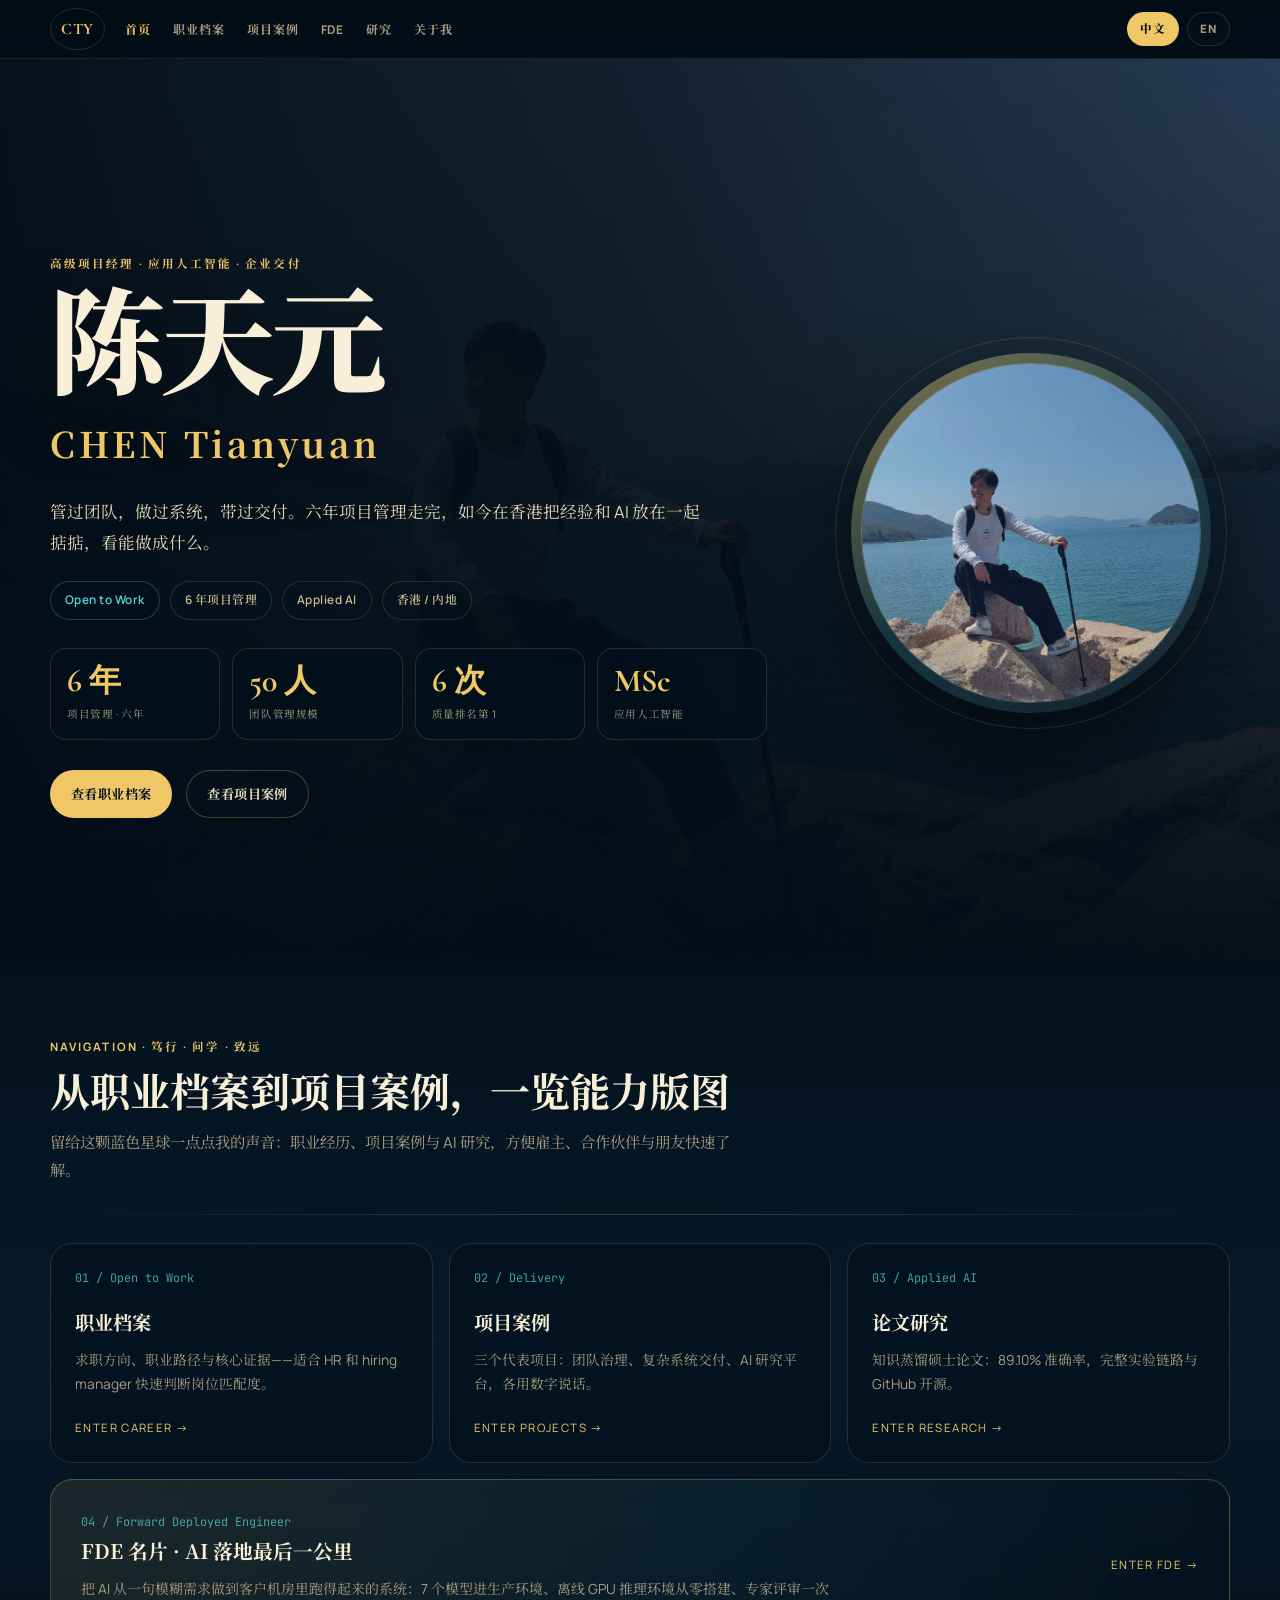
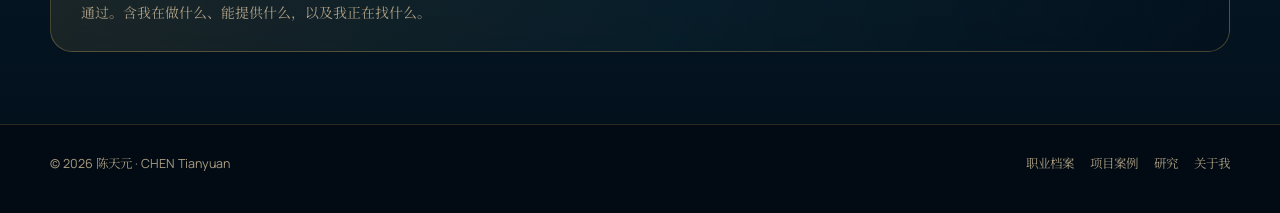
==== commit 7975dc92: "Add FDE profile page and link it across the site 新增 FDE 名片页（中文 fde.html / 英文 en/fde.html）： - 按 FDE 研" ====
--- a/index.html
+++ b/index.html
@@ -27,6 +27,7 @@
         <a href="index.html" data-nav="home">首页</a>
         <a href="career.html" data-nav="career">职业档案</a>
         <a href="projects.html" data-nav="projects">项目案例</a>
+        <a href="fde.html" data-nav="fde">FDE</a>
         <a href="research.html" data-nav="research">研究</a>
         <a href="about.html" data-nav="about">关于我</a>
       </div>
@@ -111,6 +112,14 @@
             <p>知识蒸馏硕士论文：89.10% 准确率，完整实验链路与 GitHub 开源。</p>
             <span class="portal-arrow">Enter Research →</span>
           </a>
+          <a class="portal-banner reveal" href="fde.html">
+            <div>
+              <span class="portal-num">04 / Forward Deployed Engineer</span>
+              <h3>FDE 名片 · AI 落地最后一公里</h3>
+              <p>把 AI 从一句模糊需求做到客户机房里跑得起来的系统：7 个模型进生产环境、离线 GPU 推理环境从零搭建、专家评审一次通过。含我在做什么、能提供什么，以及我正在找什么。</p>
+            </div>
+            <span class="portal-arrow">Enter FDE →</span>
+          </a>
         </div>
       </div>
     </section>
--- a/css/site.css
+++ b/css/site.css
@@ -326,6 +326,22 @@
   max-width: 880px;
 }
 
+.page-banner-minimal {
+  min-height: auto;
+  align-items: center;
+  padding: 5rem 0 3.5rem;
+}
+
+.page-banner-minimal .lead-hero {
+  margin-top: 0;
+  max-width: 820px;
+  font-family: "Cormorant Garamond", "Noto Serif SC", serif;
+  font-size: clamp(1.9rem, 4.2vw, 3rem);
+  font-weight: 600;
+  line-height: 1.35;
+  color: var(--sand2);
+}
+
 .name-lockup {
   display: flex;
   flex-direction: column;
@@ -968,6 +984,20 @@
 
   .page-banner h1 {
     font-size: clamp(1.9rem, 7vw, 2.6rem);
+  }
+
+  .page-banner-minimal {
+    padding: 3.8rem 0 2rem;
+  }
+
+  .page-banner-minimal .lead-hero {
+    font-size: clamp(1.35rem, 5.2vw, 1.85rem);
+    line-height: 1.42;
+  }
+
+  .lang-en .page-banner-minimal .lead-hero {
+    font-size: clamp(1.2rem, 4.8vw, 1.65rem);
+    line-height: 1.48;
   }
 
   .eyebrow,
@@ -1242,3 +1272,305 @@
     padding: 12px 14px;
   }
 }
+
+/* ── FDE page (fde.html / en/fde.html) ── */
+.page-bg-fde {
+  --hero-img: url("../assets/img/portrait.png");
+}
+
+.hero-fde {
+  min-height: 80vh;
+  display: flex;
+  align-items: center;
+  padding: 7rem 0 4rem;
+}
+
+.hero-fde .hero-copy h1 {
+  font-size: clamp(3.2rem, 7.6vw, 6rem);
+}
+
+.lang-en .hero-fde .hero-copy h1 {
+  font-size: clamp(2.9rem, 6.6vw, 5.4rem);
+}
+
+/* 名片信息行：网 / 微 / 邮 / 地 */
+.fde-idrow {
+  display: grid;
+  grid-template-columns: repeat(2, minmax(0, 1fr));
+  gap: 10px 18px;
+  margin-top: 26px;
+  max-width: 660px;
+}
+
+.fde-id {
+  display: flex;
+  align-items: center;
+  gap: 12px;
+}
+
+.fde-id-k {
+  flex: 0 0 30px;
+  width: 30px;
+  height: 30px;
+  border-radius: 50%;
+  display: flex;
+  align-items: center;
+  justify-content: center;
+  background: rgba(240, 199, 102, 0.1);
+  border: 1px solid var(--border);
+  color: var(--gold2);
+  font-size: 0.78rem;
+  font-weight: 800;
+}
+
+.fde-id b {
+  display: block;
+  color: var(--sand);
+  font-size: 0.82rem;
+  font-weight: 600;
+  letter-spacing: 0.02em;
+}
+
+.fde-id span {
+  display: block;
+  color: var(--muted);
+  font-size: 0.78rem;
+  overflow-wrap: anywhere;
+}
+
+/* 交付五步 */
+.fde-steps {
+  display: grid;
+  grid-template-columns: repeat(5, minmax(0, 1fr));
+  gap: 16px;
+}
+
+.fde-step {
+  border-top: 1px solid rgba(240, 199, 102, 0.3);
+  padding-top: 14px;
+}
+
+.fde-step-no {
+  font-family: "JetBrains Mono", monospace;
+  font-size: 0.68rem;
+  letter-spacing: 0.14em;
+  color: var(--cyan);
+}
+
+.fde-step h4 {
+  font-family: "Noto Serif SC", serif;
+  font-size: 1rem;
+  color: var(--sand);
+  margin: 8px 0 6px;
+  line-height: 1.4;
+}
+
+.fde-step p {
+  color: var(--muted);
+  font-size: 0.82rem;
+  line-height: 1.7;
+}
+
+/* 编号服务卡 */
+.fde-svc-grid {
+  display: grid;
+  grid-template-columns: repeat(2, minmax(0, 1fr));
+  gap: 16px;
+}
+
+.fde-svc {
+  display: grid;
+  grid-template-columns: 48px minmax(0, 1fr);
+  gap: 18px;
+  padding: 26px;
+  border: 1px solid var(--border);
+  border-radius: 20px;
+  background: var(--glass);
+  backdrop-filter: blur(12px);
+  transition: transform 0.25s, border-color 0.25s;
+}
+
+.fde-svc:hover {
+  transform: translateY(-3px);
+  border-color: rgba(240, 199, 102, 0.3);
+}
+
+.fde-svc-no {
+  font-family: "Cormorant Garamond", serif;
+  font-size: 1.7rem;
+  line-height: 1;
+  color: var(--gold2);
+  letter-spacing: 0.02em;
+}
+
+.fde-svc h3 {
+  font-family: "Noto Serif SC", serif;
+  font-size: 1.08rem;
+  color: var(--sand);
+  margin-bottom: 8px;
+  line-height: 1.4;
+}
+
+.fde-svc p {
+  color: var(--muted);
+  font-size: 0.86rem;
+  line-height: 1.75;
+}
+
+.fde-svc ul {
+  list-style: none;
+  margin-top: 10px;
+}
+
+.fde-svc li {
+  position: relative;
+  padding-left: 15px;
+  color: var(--muted);
+  font-size: 0.84rem;
+  line-height: 1.72;
+}
+
+.fde-svc li + li {
+  margin-top: 6px;
+}
+
+.fde-svc li::before {
+  content: "";
+  position: absolute;
+  left: 0;
+  top: 10px;
+  width: 5px;
+  height: 5px;
+  border-radius: 50%;
+  background: var(--cyan);
+}
+
+/* 正在寻找 / 需求 */
+.fde-look {
+  display: grid;
+  gap: 14px;
+}
+
+.fde-look-item {
+  display: grid;
+  grid-template-columns: 26px minmax(0, 1fr);
+  gap: 16px;
+  padding: 22px 24px;
+  border: 1px solid var(--border);
+  border-left: 2px solid var(--gold2);
+  border-radius: 0 18px 18px 0;
+  background: rgba(255, 255, 255, 0.035);
+}
+
+.fde-look-mark {
+  color: var(--gold2);
+  font-size: 0.9rem;
+  line-height: 1.9;
+}
+
+.fde-look-item h3 {
+  font-family: "Noto Serif SC", serif;
+  font-size: 1.06rem;
+  color: var(--sand);
+  margin-bottom: 6px;
+  line-height: 1.45;
+}
+
+.fde-look-item p {
+  color: var(--muted);
+  font-size: 0.86rem;
+  line-height: 1.78;
+}
+
+.fde-look-item .tags {
+  margin-top: 12px;
+}
+
+@media (max-width: 980px) {
+  .hero-fde {
+    min-height: auto;
+    padding: 5.5rem 0 3rem;
+  }
+
+  .fde-steps {
+    grid-template-columns: repeat(2, minmax(0, 1fr));
+  }
+
+  .fde-svc-grid {
+    grid-template-columns: 1fr;
+  }
+}
+
+@media (max-width: 720px) {
+  .hero-fde {
+    padding: 4.8rem 0 2.4rem;
+  }
+
+  .fde-idrow {
+    grid-template-columns: 1fr;
+  }
+
+  .fde-steps {
+    grid-template-columns: 1fr;
+  }
+
+  .fde-svc {
+    grid-template-columns: 1fr;
+    gap: 10px;
+    padding: 22px;
+  }
+}
+
+/* ── FDE entry banner on the home page ── */
+.portal-banner {
+  grid-column: 1 / -1;
+  display: flex;
+  align-items: center;
+  justify-content: space-between;
+  gap: 26px;
+  padding: 26px 30px;
+  border: 1px solid rgba(240, 199, 102, 0.28);
+  border-radius: 22px;
+  background: linear-gradient(110deg, rgba(240, 199, 102, 0.1), rgba(87, 215, 209, 0.05) 55%, var(--glass));
+  backdrop-filter: blur(14px);
+  transition: transform 0.25s, border-color 0.25s;
+}
+
+.portal-banner:hover {
+  transform: translateY(-4px);
+  border-color: rgba(240, 199, 102, 0.46);
+}
+
+.portal-banner .portal-num {
+  margin-bottom: 8px;
+}
+
+.portal-banner h3 {
+  font-family: "Noto Serif SC", serif;
+  font-size: 1.24rem;
+  color: var(--sand);
+  margin-bottom: 8px;
+}
+
+.portal-banner p {
+  color: var(--muted);
+  font-size: 0.87rem;
+  line-height: 1.74;
+  max-width: 760px;
+}
+
+.portal-banner .portal-arrow {
+  margin-top: 0;
+  padding-top: 0;
+  white-space: nowrap;
+  flex-shrink: 0;
+}
+
+@media (max-width: 720px) {
+  .portal-banner {
+    flex-direction: column;
+    align-items: flex-start;
+    gap: 14px;
+    padding: 22px 22px 24px;
+  }
+}
